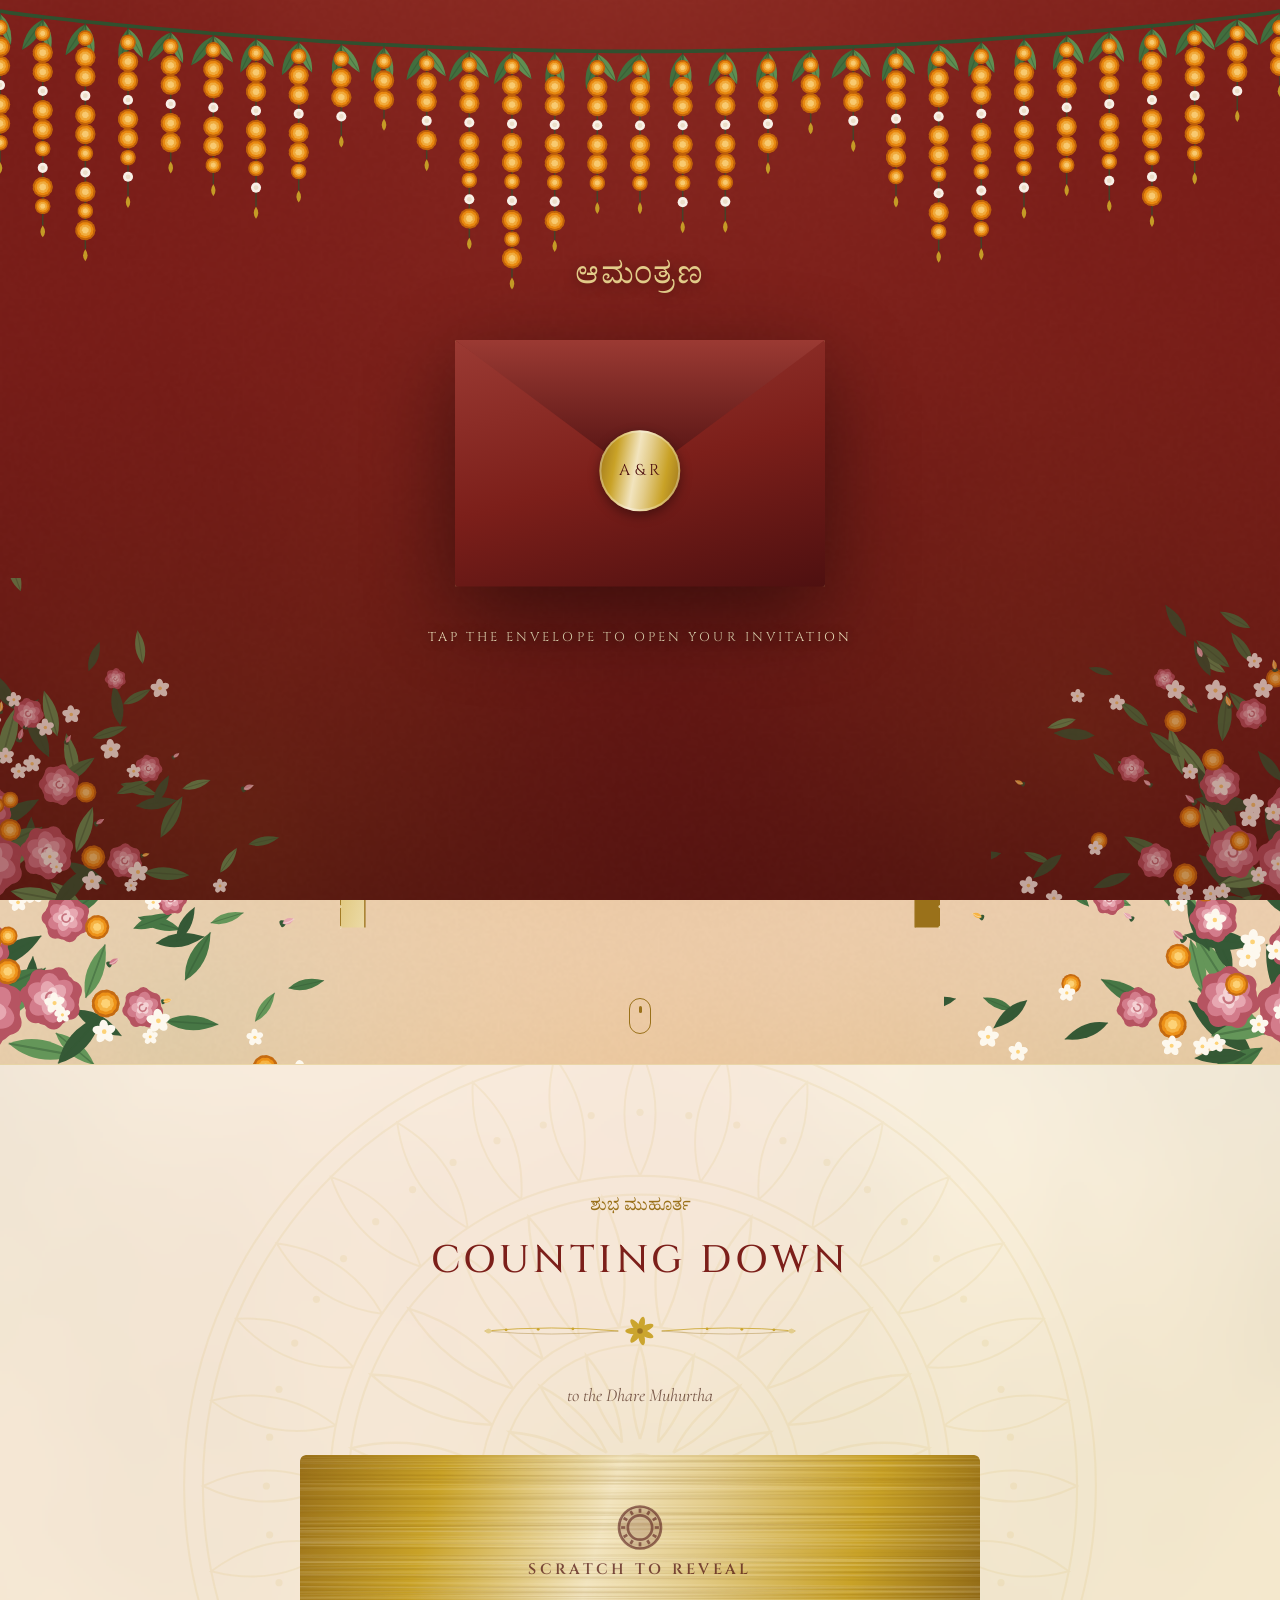
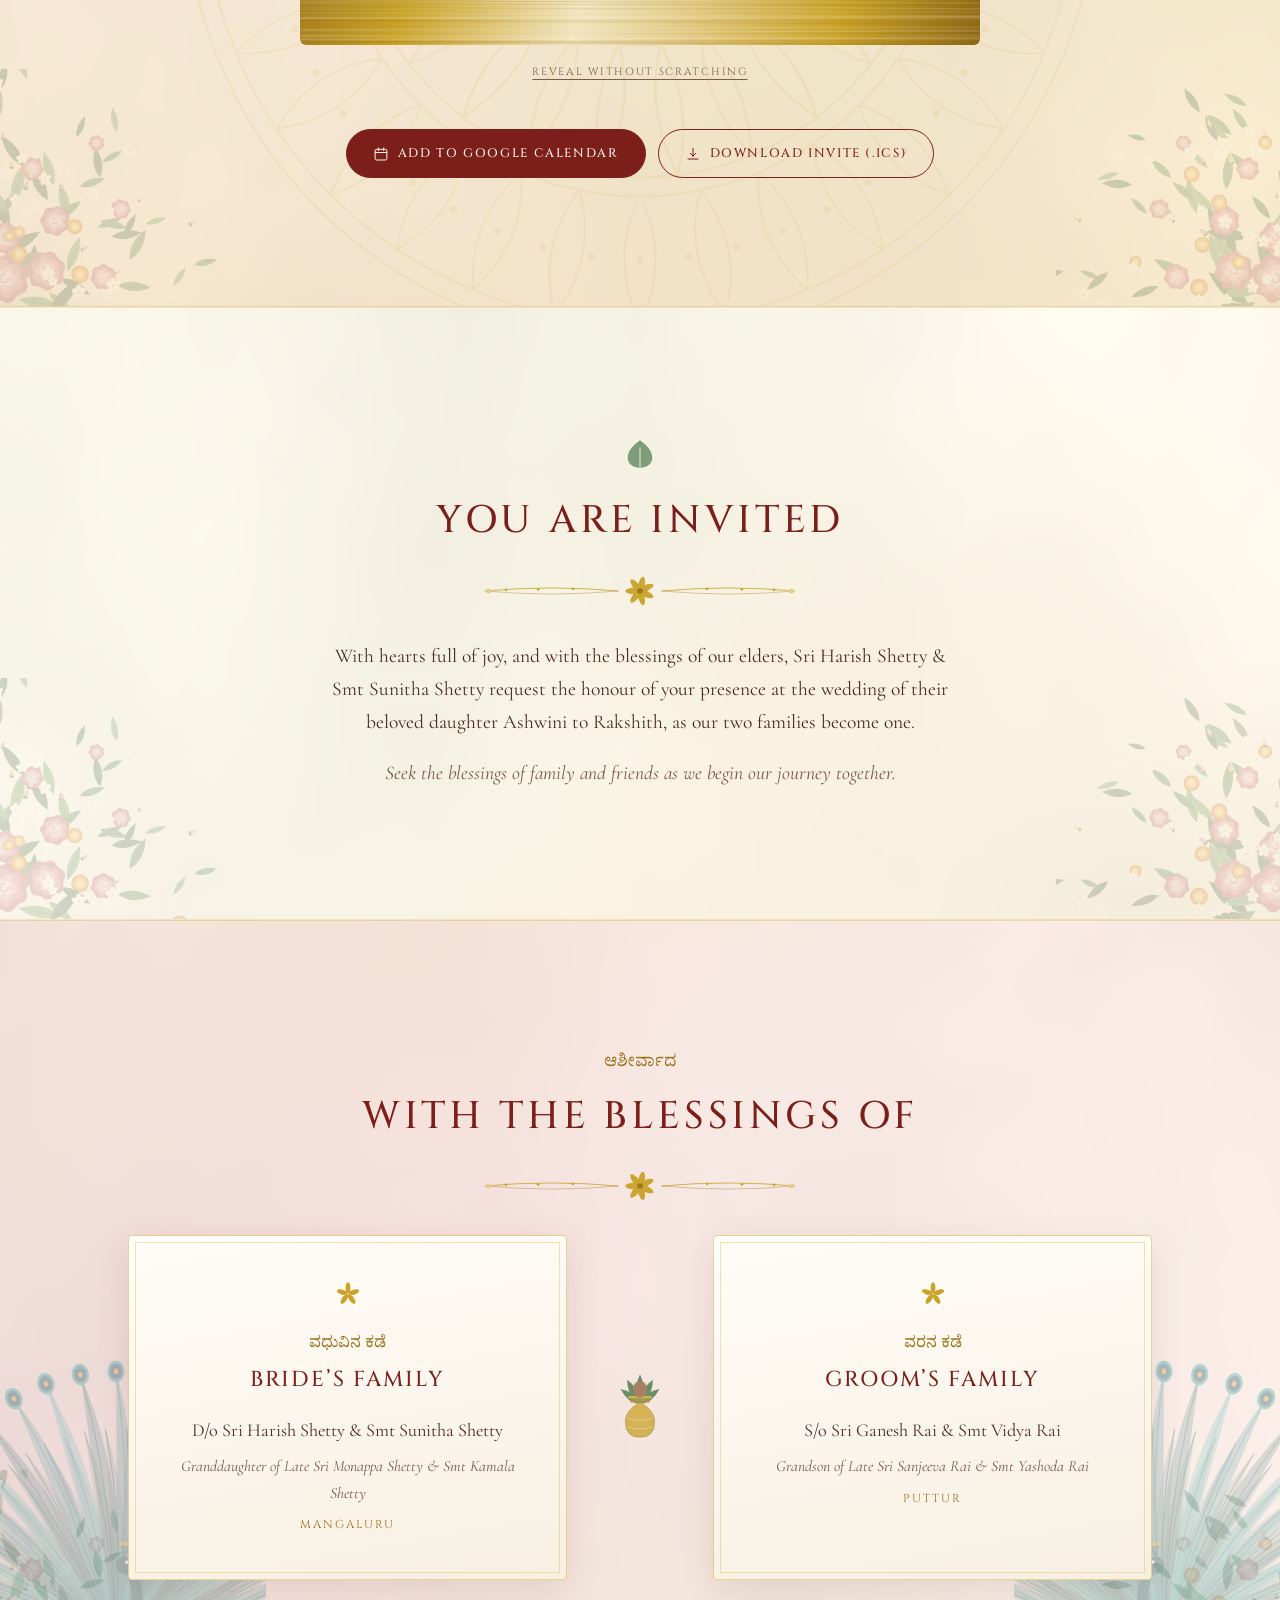
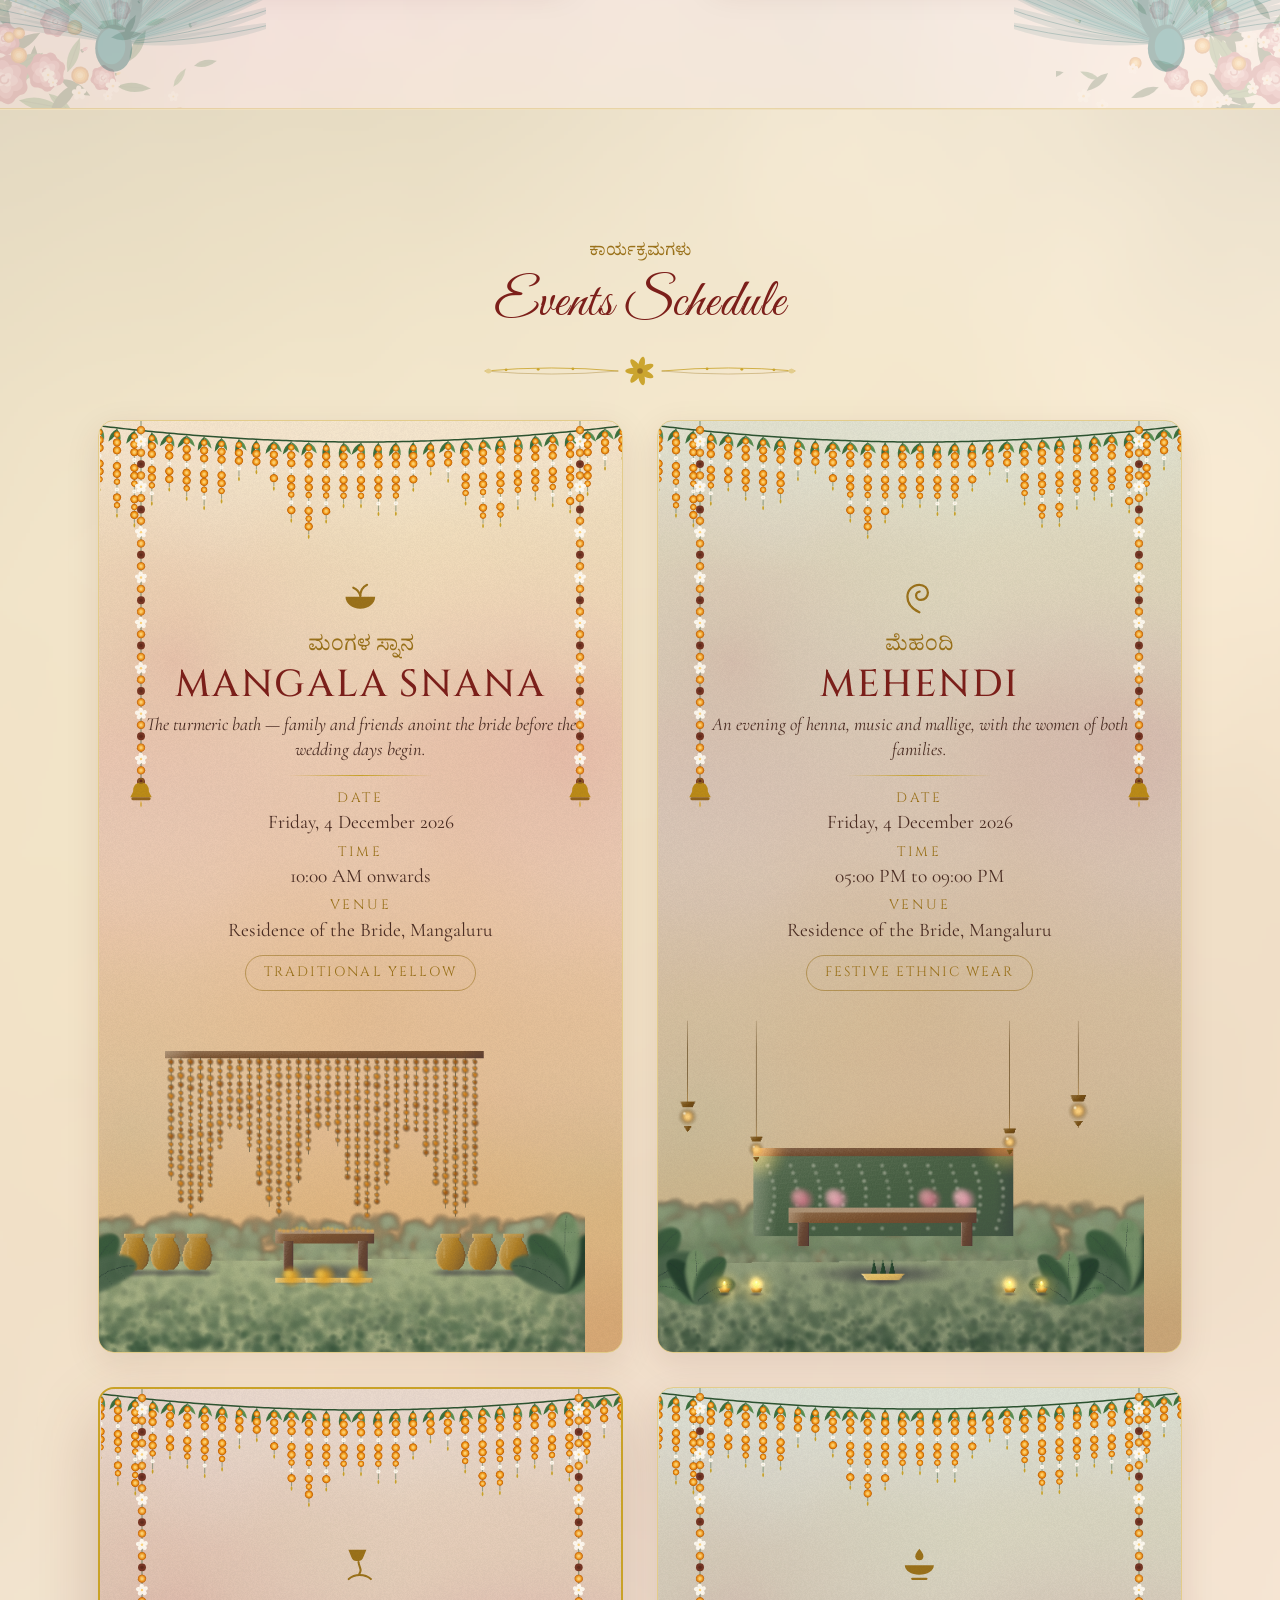
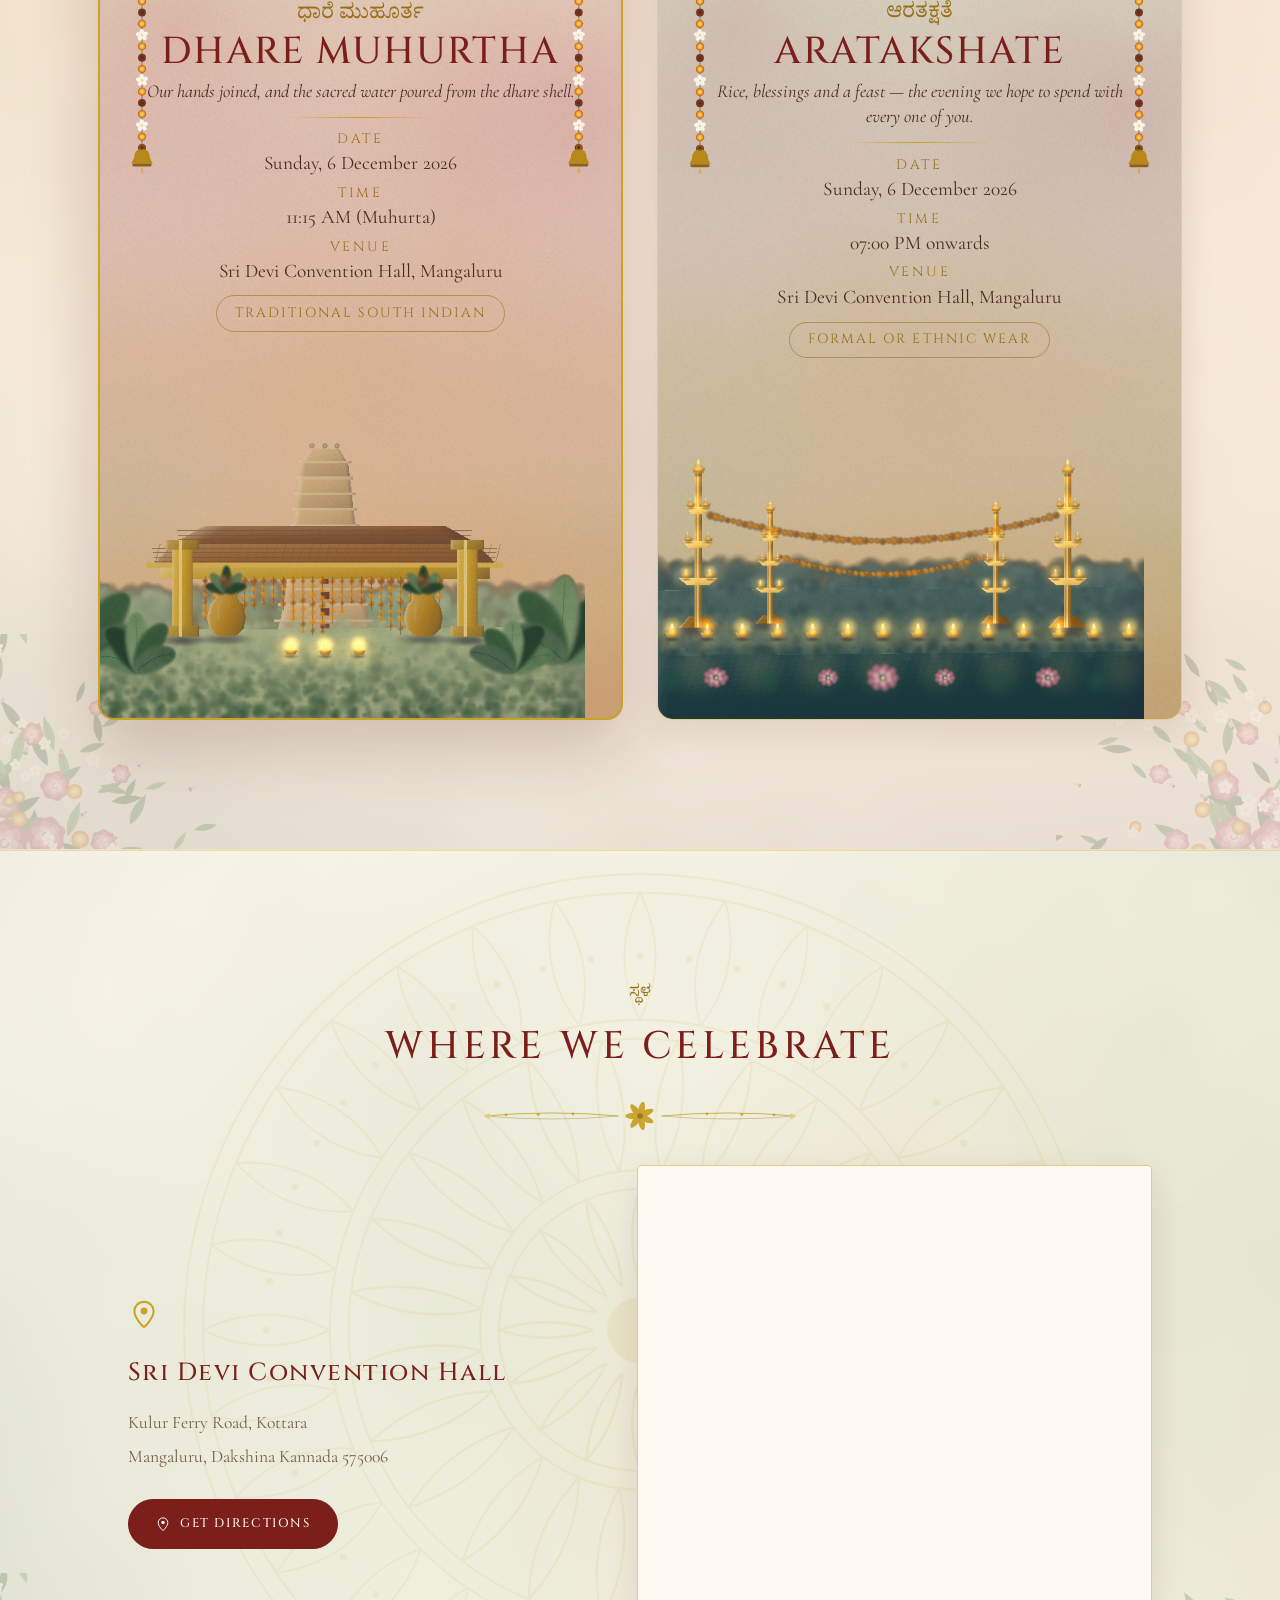
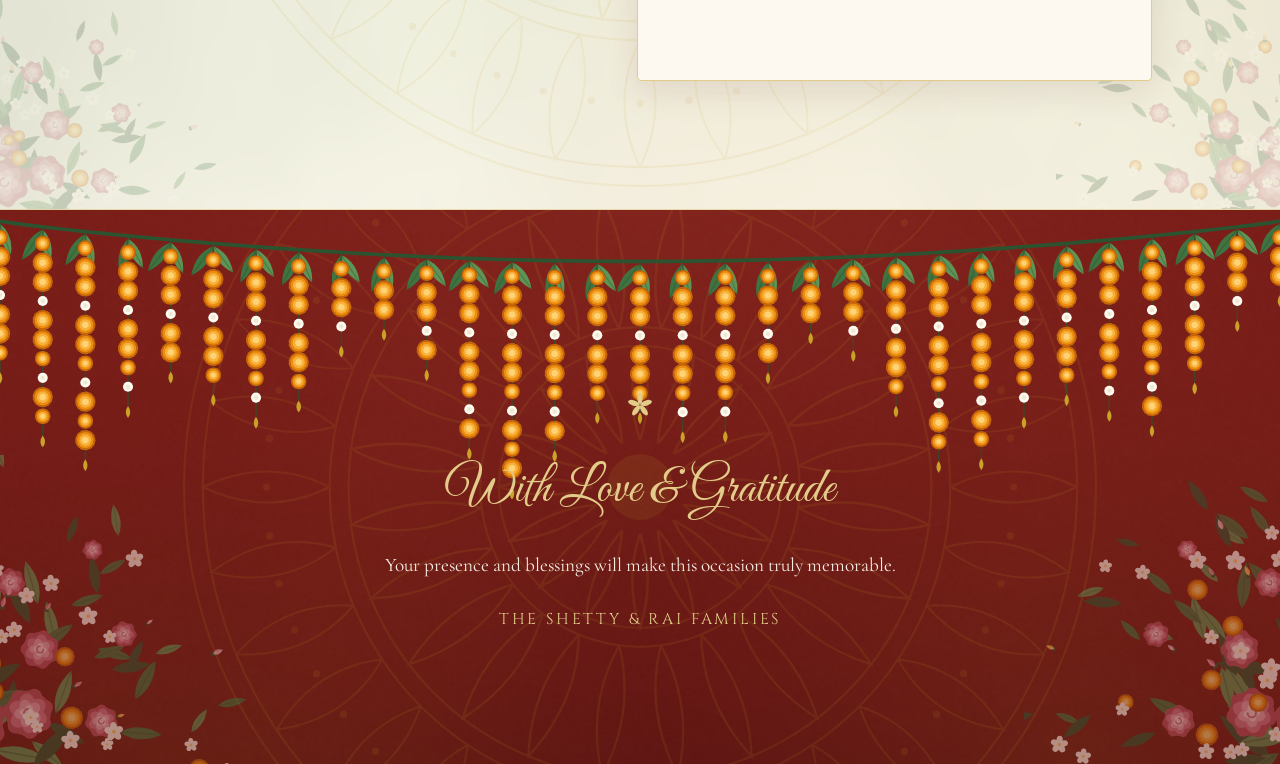
==== index.html @ 5d50cfe4 "Tulunad wedding invitation site A single-page invitation built as a zero-dependency static site for " ====
<!DOCTYPE html>
<html lang="en">
<head>
<meta charset="UTF-8">
<meta name="viewport" content="width=device-width, initial-scale=1">

<!-- ============================================================================
     SHARE PREVIEW — EDIT THESE HERE, NOT IN data.js
     ============================================================================
     WhatsApp and Facebook read these tags with a crawler that does NOT run
     JavaScript, so they cannot be filled in from data.js. This block is the
     only part of your details that lives outside data.js.

     og:image and og:url MUST be full absolute URLs — fill them in once your
     GitHub Pages address exists.
     ========================================================================= -->
<title>Ashwini &amp; Rakshith — Wedding Invitation</title>
<meta name="description" content="Join us for the Dhare Muhurtha on Sunday, 6 December 2026 at Sri Devi Convention Hall, Mangaluru.">

<meta property="og:type" content="website">
<meta property="og:title" content="Ashwini &amp; Rakshith — Wedding Invitation">
<meta property="og:description" content="Join us for the Dhare Muhurtha on Sunday, 6 December 2026 at Sri Devi Convention Hall, Mangaluru.">
<meta property="og:image" content="https://your-username.github.io/wedding-invite/assets/img/og-image.png">
<meta property="og:image:width" content="1200">
<meta property="og:image:height" content="630">
<meta property="og:url" content="https://your-username.github.io/wedding-invite/">
<meta name="twitter:card" content="summary_large_image">
<meta name="theme-color" content="#7C1F1A">

<link rel="icon" href="assets/img/favicon.svg" type="image/svg+xml">

<link rel="preconnect" href="https://fonts.googleapis.com">
<link rel="preconnect" href="https://fonts.gstatic.com" crossorigin>
<link rel="stylesheet" href="https://fonts.googleapis.com/css2?family=Cinzel:wght@400;500;600&family=Cormorant+Garamond:ital,wght@0,300;0,400;0,500;0,600;1,300;1,400&family=Great+Vibes&family=Noto+Serif+Kannada:wght@400;600&display=swap">

<link rel="stylesheet" href="assets/css/style.css">

<!-- Marks that JS is running, so scroll-reveal can start hidden without
     flashing. If this never runs, every section simply stays visible. -->
<script>document.documentElement.className += " js";</script>

<!-- If JavaScript is off, don't trap the reader behind the envelope. -->
<noscript><style>#envelope{display:none!important}body{overflow:auto!important}</style></noscript>
</head>

<body>

<!-- ====================================================================
     MOTIF SPRITE — small icons. The large artwork lives in assets/img/*.svg
     ================================================================= -->
<svg width="0" height="0" aria-hidden="true" focusable="false" style="position:absolute">
  <defs>
    <symbol id="i-mallige" viewBox="0 0 24 24">
      <g fill="currentColor">
        <ellipse cx="12" cy="6.6" rx="2.1" ry="4.6"/>
        <ellipse cx="12" cy="6.6" rx="2.1" ry="4.6" transform="rotate(72 12 12)"/>
        <ellipse cx="12" cy="6.6" rx="2.1" ry="4.6" transform="rotate(144 12 12)"/>
        <ellipse cx="12" cy="6.6" rx="2.1" ry="4.6" transform="rotate(216 12 12)"/>
        <ellipse cx="12" cy="6.6" rx="2.1" ry="4.6" transform="rotate(288 12 12)"/>
      </g>
      <circle cx="12" cy="12" r="2.2" fill="currentColor" opacity=".55"/>
    </symbol>

    <symbol id="i-dhare" viewBox="0 0 24 24">
      <path d="M4.6 3h11.2l-2.1 5.1a3.1 3.1 0 0 1-2.9 1.9H9.6a3.1 3.1 0 0 1-2.9-1.9Z" fill="currentColor"/>
      <g fill="none" stroke="currentColor" stroke-width="1.3" stroke-linecap="round">
        <path d="M10.9 10.6c.2 2.3 1.3 3.4 1.3 5.1 0 1-.5 1.9-.9 2.6"/>
        <path d="M4.8 21.2c1.9-1.7 4.1-2.5 6.9-2.5s5 .8 6.9 2.5"/>
      </g>
    </symbol>

    <symbol id="i-turmeric" viewBox="0 0 24 24">
      <path d="M2.8 11.6h18.4c0 4.3-4.1 7.4-9.2 7.4s-9.2-3.1-9.2-7.4Z" fill="currentColor"/>
      <g fill="none" stroke="currentColor" stroke-width="1.3" stroke-linecap="round">
        <path d="M12 11.2C12 8 13.4 5.6 16.2 4.2"/>
        <path d="M12 11.2C11.4 8.6 9.9 6.9 7.6 6"/>
      </g>
    </symbol>

    <symbol id="i-mehendi" viewBox="0 0 24 24">
      <path d="M12 21.3C7.2 19.1 4.6 15.7 4.6 11.7 4.6 7.5 7.9 4.2 12 4.2c3 0 5.3 2.1 5.3 4.9 0 2.6-1.9 4.5-4.3 4.5-1.7 0-3-1.2-3-2.8 0-1.3 1-2.4 2.2-2.4"
            fill="none" stroke="currentColor" stroke-width="1.4" stroke-linecap="round" stroke-linejoin="round"/>
    </symbol>

    <symbol id="i-lamp" viewBox="0 0 24 24">
      <path d="M12 2.4c1.7 1.9 2.5 3.4 2.5 4.6a2.5 2.5 0 1 1-5 0c0-1.2.8-2.7 2.5-4.6Z" fill="currentColor"/>
      <path d="M3 12.6h18c0 3.5-4 5.9-9 5.9s-9-2.4-9-5.9Z" fill="currentColor"/>
      <path d="M7.6 21h8.8" fill="none" stroke="currentColor" stroke-width="1.4" stroke-linecap="round"/>
    </symbol>

    <symbol id="i-betel" viewBox="0 0 24 24">
      <path d="M12 2.8C5.9 7.1 3.8 11.1 3.8 14.5c0 4 3.6 6.7 8.2 6.7s8.2-2.7 8.2-6.7c0-3.4-2.1-7.4-8.2-11.7Z" fill="currentColor"/>
      <path d="M12 20.4V8.2" fill="none" stroke="#FDF8F0" stroke-width="1.1" stroke-linecap="round" opacity=".55"/>
    </symbol>

    <symbol id="i-pin" viewBox="0 0 24 24">
      <path d="M12 22s7.2-6.6 7.2-12A7.2 7.2 0 0 0 4.8 10c0 5.4 7.2 12 7.2 12Z" fill="none" stroke="currentColor" stroke-width="1.5" stroke-linejoin="round"/>
      <circle cx="12" cy="9.8" r="2.6" fill="currentColor"/>
    </symbol>

    <symbol id="i-calendar" viewBox="0 0 24 24">
      <rect x="3.2" y="5" width="17.6" height="16" rx="2.2" fill="none" stroke="currentColor" stroke-width="1.5"/>
      <path d="M3.2 9.8h17.6M8 3v4M16 3v4" fill="none" stroke="currentColor" stroke-width="1.5" stroke-linecap="round"/>
    </symbol>

    <symbol id="i-download" viewBox="0 0 24 24">
      <path d="M12 3.5v11.5m0 0 4-4m-4 4-4-4M4.5 19.5h15" fill="none" stroke="currentColor" stroke-width="1.5" stroke-linecap="round" stroke-linejoin="round"/>
    </symbol>

    <symbol id="i-sound-on" viewBox="0 0 24 24">
      <path d="M4 9.5h3.5L12 5.5v13L7.5 14.5H4Z" fill="currentColor"/>
      <path d="M15.5 9a4 4 0 0 1 0 6M18 6.5a7.5 7.5 0 0 1 0 11" fill="none" stroke="currentColor" stroke-width="1.5" stroke-linecap="round"/>
    </symbol>
    <symbol id="i-sound-off" viewBox="0 0 24 24">
      <path d="M4 9.5h3.5L12 5.5v13L7.5 14.5H4Z" fill="currentColor"/>
      <path d="m16 9.5 5 5m0-5-5 5" fill="none" stroke="currentColor" stroke-width="1.5" stroke-linecap="round"/>
    </symbol>
  </defs>
</svg>


<!-- ====================================================================
     0. ENVELOPE
     ================================================================= -->
<div id="envelope" class="envelope">
  <img class="envelope__toran" src="assets/img/toran.svg" alt="" aria-hidden="true">

  <div class="envelope__inner">
    <p class="envelope__kannada kn" id="env-aamantrana">ಆಮಂತ್ರಣ</p>

    <button type="button" class="env" id="env-open" aria-label="Open your invitation">
      <span class="env__flap"></span>
      <span class="env__card">
        <span class="env__card-rule"></span>
        <span class="env__card-names" id="env-card-names"></span>
        <span class="env__card-date" id="env-card-date"></span>
        <span class="env__card-rule"></span>
      </span>
      <span class="env__body"></span>
      <span class="env__seal"><span class="env__seal-text" id="env-seal"></span></span>
    </button>

    <p class="envelope__cue" id="env-cue">Tap the envelope to open your invitation</p>
  </div>

  <img class="envelope__corner envelope__corner--l" src="assets/img/corner-left.svg" alt="" aria-hidden="true">
  <img class="envelope__corner envelope__corner--r" src="assets/img/corner-right.svg" alt="" aria-hidden="true">
</div>


<button type="button" id="music-toggle" class="music-toggle" hidden aria-label="Unmute background music">
  <svg aria-hidden="true"><use href="#i-sound-off"/></svg>
</button>


<main id="invitation" class="invitation">

  <!-- ==================================================================
       1. HERO
       =============================================================== -->
  <header class="hero">
    <img class="hero__toran" src="assets/img/toran.svg" alt="" aria-hidden="true">

    <div class="hero__stage">
      <div class="hero__frame">
        <div class="hero__content">
          <img class="hero__kalasha" src="assets/img/kalasha.svg" alt="" aria-hidden="true">

          <p class="hero__invocation kn" id="invocation">ಶ್ರೀ ಗಣೇಶಾಯ ನಮಃ</p>
          <p class="hero__intro" id="hero-intro"></p>

          <h1 class="hero__names">
            <span class="hero__name" id="hero-bride"></span>
            <span class="hero__with">with</span>
            <span class="hero__name" id="hero-groom"></span>
          </h1>

          <p class="hero__kn-names kn" id="hero-kn-names"></p>

          <img class="hero__divider" src="assets/img/divider.svg" alt="" aria-hidden="true">

          <p class="hero__date" id="hero-date"></p>
          <p class="hero__venue" id="hero-venue"></p>
        </div>
      </div>
    </div>

    <img class="hero__corner hero__corner--l" src="assets/img/corner-left.svg" alt="" aria-hidden="true">
    <img class="hero__corner hero__corner--r" src="assets/img/corner-right.svg" alt="" aria-hidden="true">

    <a class="hero__scroll" href="#countdown" aria-label="Scroll to the details"><span></span></a>
  </header>


  <!-- ==================================================================
       2. COUNTDOWN
       =============================================================== -->
  <section class="section section--cream" id="countdown">
    <img class="section__mandala" src="assets/img/mandala.svg" alt="" aria-hidden="true" loading="lazy">
    <div class="wrap reveal">
      <p class="section__eyebrow kn">ಶುಭ ಮುಹೂರ್ತ</p>
      <h2 class="section__title">Counting Down</h2>
      <img class="rule-img" src="assets/img/divider.svg" alt="" aria-hidden="true" loading="lazy">
      <p class="section__sub" id="countdown-sub">to the Dhare Muhurtha</p>

      <!-- The countdown sits under a gold foil panel. If JavaScript never
           runs, no canvas is created and this is simply visible. -->
      <div class="scratch" id="scratch">
        <div class="scratch__panel">
          <div class="cd" id="cd-grid">
            <div class="cd__unit"><span class="cd__num" id="cd-days">--</span><span class="cd__label">Days</span></div>
            <div class="cd__unit"><span class="cd__num" id="cd-hours">--</span><span class="cd__label">Hours</span></div>
            <div class="cd__unit"><span class="cd__num" id="cd-mins">--</span><span class="cd__label">Minutes</span></div>
            <div class="cd__unit"><span class="cd__num" id="cd-secs">--</span><span class="cd__label">Seconds</span></div>
          </div>
          <p class="cd__when" id="cd-when"></p>
        </div>
        <canvas class="scratch__foil" id="scratch-foil" aria-hidden="true"></canvas>
      </div>

      <button type="button" class="scratch__skip" id="scratch-skip" hidden>
        Reveal without scratching
      </button>

      <p class="cd__done" id="cd-done" hidden></p>

      <div class="btn-row">
        <a class="btn btn--solid" id="btn-gcal" href="#" target="_blank" rel="noopener">
          <svg aria-hidden="true"><use href="#i-calendar"/></svg> Add to Google Calendar
        </a>
        <button class="btn btn--ghost" id="btn-ics" type="button">
          <svg aria-hidden="true"><use href="#i-download"/></svg> Download Invite (.ics)
        </button>
      </div>
    </div>
  </section>


  <!-- ==================================================================
       3. INVITATION
       =============================================================== -->
  <section class="section" id="invite-text">
    <div class="wrap wrap--narrow reveal">
      <svg class="section__motif" aria-hidden="true"><use href="#i-betel"/></svg>
      <h2 class="section__title" id="inv-heading">You Are Invited</h2>
      <img class="rule-img" src="assets/img/divider.svg" alt="" aria-hidden="true" loading="lazy">
      <p class="prose" id="inv-body"></p>
      <p class="prose prose--quiet" id="inv-blessing"></p>
    </div>
  </section>


  <!-- ==================================================================
       4. FAMILIES
       =============================================================== -->
  <section class="section section--cream" id="families">
    <img class="peacock peacock--l" src="assets/img/peacock.svg" alt="" aria-hidden="true" loading="lazy">
    <img class="peacock peacock--r" src="assets/img/peacock.svg" alt="" aria-hidden="true" loading="lazy">

    <div class="wrap reveal">
      <p class="section__eyebrow kn">ಆಶೀರ್ವಾದ</p>
      <h2 class="section__title">With the Blessings Of</h2>
      <img class="rule-img" src="assets/img/divider.svg" alt="" aria-hidden="true" loading="lazy">

      <div class="fam">
        <article class="fam__card">
          <svg class="fam__icon" aria-hidden="true"><use href="#i-mallige"/></svg>
          <p class="fam__label kn">ವಧುವಿನ ಕಡೆ</p>
          <h3 class="fam__title">Bride&rsquo;s Family</h3>
          <p class="fam__parents" id="fam-bride-parents"></p>
          <p class="fam__grand" id="fam-bride-grand"></p>
          <p class="fam__place" id="fam-bride-place"></p>
        </article>

        <div class="fam__divider" aria-hidden="true">
          <img src="assets/img/kalasha.svg" alt="" loading="lazy">
        </div>

        <article class="fam__card">
          <svg class="fam__icon" aria-hidden="true"><use href="#i-mallige"/></svg>
          <p class="fam__label kn">ವರನ ಕಡೆ</p>
          <h3 class="fam__title">Groom&rsquo;s Family</h3>
          <p class="fam__parents" id="fam-groom-parents"></p>
          <p class="fam__grand" id="fam-groom-grand"></p>
          <p class="fam__place" id="fam-groom-place"></p>
        </article>
      </div>
    </div>
  </section>


  <!-- ==================================================================
       5. EVENTS — cards built by app.js from INVITE.events
       =============================================================== -->
  <section class="section" id="events">
    <div class="wrap reveal">
      <p class="section__eyebrow kn">ಕಾರ್ಯಕ್ರಮಗಳು</p>
      <h2 class="section__title section__title--script">Events Schedule</h2>
      <img class="rule-img" src="assets/img/divider.svg" alt="" aria-hidden="true" loading="lazy">
    </div>
    <div class="wrap wrap--events">
      <ol class="events" id="timeline"></ol>
    </div>
  </section>


  <!-- ==================================================================
       6. VENUE
       =============================================================== -->
  <section class="section section--cream" id="venue">
    <img class="section__mandala" src="assets/img/mandala.svg" alt="" aria-hidden="true" loading="lazy">
    <div class="wrap reveal">
      <p class="section__eyebrow kn">ಸ್ಥಳ</p>
      <h2 class="section__title">Where We Celebrate</h2>
      <img class="rule-img" src="assets/img/divider.svg" alt="" aria-hidden="true" loading="lazy">

      <div class="venue">
        <div class="venue__info">
          <svg class="venue__icon" aria-hidden="true"><use href="#i-pin"/></svg>
          <h3 class="venue__name" id="venue-name"></h3>
          <address class="venue__addr" id="venue-addr"></address>
          <a class="btn btn--solid" id="btn-directions" href="#" target="_blank" rel="noopener">
            <svg aria-hidden="true"><use href="#i-pin"/></svg> Get Directions
          </a>
        </div>

        <div class="venue__map">
          <iframe id="venue-map" title="Map to the wedding venue" loading="lazy"
                  referrerpolicy="no-referrer-when-downgrade" allowfullscreen></iframe>
        </div>
      </div>
    </div>
  </section>


  <!-- ==================================================================
       7. CLOSING
       =============================================================== -->
  <footer class="closing">
    <img class="closing__toran" src="assets/img/toran.svg" alt="" aria-hidden="true" loading="lazy">
    <img class="section__mandala closing__mandala" src="assets/img/mandala.svg" alt="" aria-hidden="true" loading="lazy">

    <div class="wrap wrap--narrow reveal">
      <svg class="closing__flower" aria-hidden="true"><use href="#i-mallige"/></svg>
      <h2 class="closing__title" id="closing-heading"></h2>
      <p class="closing__body" id="closing-body"></p>
      <p class="closing__families" id="closing-families"></p>
    </div>

    <img class="closing__corner closing__corner--l" src="assets/img/corner-left.svg" alt="" aria-hidden="true" loading="lazy">
    <img class="closing__corner closing__corner--r" src="assets/img/corner-right.svg" alt="" aria-hidden="true" loading="lazy">
  </footer>

</main>

<script src="assets/js/data.js"></script>
<script src="assets/js/app.js"></script>
</body>
</html>
---- assets/css/style.css ----
/* ============================================================================
   TULUNAD WEDDING INVITATION
   Palette and type tokens live at the top — change colours there.
   ========================================================================= */

:root {
  /* Colours */
  --maroon:      #7C1F1A;
  --maroon-deep: #4E1010;
  --maroon-soft: #9B3A33;

  --gold-d:  #9A711A;
  --gold:    #C9A227;
  --gold-l:  #E3CC8A;
  --gold-p:  #F2E4BE;

  --rose:    #B44E5E;
  --leaf:    #3F7340;

  --cream:   #FDF8F0;
  --cream-2: #F7EFE2;
  --ink:     #4A2C22;
  --ink-soft:#7A5A4A;

  /* Type */
  --f-display: "Cinzel", "Marcellus", Georgia, serif;
  --f-script:  "Great Vibes", "Snell Roundhand", cursive;
  --f-body:    "Cormorant Garamond", Georgia, serif;
  --f-kn:      "Noto Serif Kannada", "Tunga", "Nirmala UI", serif;

  /* Layout */
  --wrap: 1120px;
  --gutter: clamp(18px, 5vw, 48px);
  --radius: 4px;
  --shadow:    0 10px 34px rgba(78, 16, 16, .10);
  --shadow-lg: 0 26px 70px rgba(78, 16, 16, .20);

  /* A reusable gold-foil sweep */
  --foil: linear-gradient(100deg, var(--gold-d), var(--gold) 22%, var(--gold-p) 45%,
                          var(--gold-l) 58%, var(--gold) 78%, var(--gold-d));
}

*, *::before, *::after { box-sizing: border-box; }

html { scroll-behavior: smooth; -webkit-text-size-adjust: 100%; }

body {
  margin: 0;
  font-family: var(--f-body);
  font-weight: 400;
  font-size: clamp(1.02rem, 3.6vw, 1.16rem);
  line-height: 1.7;
  color: var(--ink);
  background: var(--cream-2) url("../img/wash-cream.png") center / cover fixed no-repeat;
  overflow-x: hidden;
}

body.is-locked { overflow: hidden; }

img, svg, iframe { max-width: 100%; }
img { display: block; }

.kn { font-family: var(--f-kn); font-weight: 400; line-height: 1.85; }

/* Handmade-paper grain over everything */
body::after {
  content: "";
  position: fixed;
  inset: 0;
  z-index: 3;
  pointer-events: none;
  background: url("../img/grain.png") repeat;
  opacity: .5;
  mix-blend-mode: multiply;
}


/* ============================================================================
   ENVELOPE
   ========================================================================= */

.envelope {
  position: fixed;
  inset: 0;
  z-index: 100;
  display: grid;
  place-items: center;
  padding: var(--gutter);
  overflow: hidden;
  background: var(--maroon) url("../img/wash-deep.png") center / cover no-repeat;
  transition: opacity .9s ease, visibility .9s;
}

.envelope.is-gone { opacity: 0; visibility: hidden; pointer-events: none; }

.envelope__toran {
  position: absolute;
  top: 0; left: 50%;
  width: min(190%, 1500px);
  transform: translateX(-50%);
  opacity: .95;
  pointer-events: none;
}

.envelope__corner {
  position: absolute;
  bottom: -2%;
  width: clamp(150px, 40vw, 340px);
  opacity: .62;
  pointer-events: none;
}
.envelope__corner--l { left: -4%; }
.envelope__corner--r { right: -4%; }

.envelope__inner { position: relative; z-index: 2; text-align: center; }

.envelope__kannada {
  color: var(--gold-l);
  font-size: clamp(1.3rem, 5.4vw, 1.9rem);
  letter-spacing: .06em;
  margin: 0 0 clamp(20px, 5vw, 32px);
  text-shadow: 0 2px 14px rgba(0,0,0,.4);
}

.envelope__cue {
  margin: clamp(26px, 6vw, 40px) 0 0;
  font-family: var(--f-display);
  color: var(--gold-p);
  font-size: clamp(.68rem, 2.7vw, .8rem);
  letter-spacing: .24em;
  text-transform: uppercase;
  text-shadow: 0 1px 10px rgba(0,0,0,.5);
  animation: pulse 2.8s ease-in-out infinite;
}

@keyframes pulse { 0%,100% { opacity: .68 } 50% { opacity: 1 } }

/* --- the envelope --- */
.env {
  position: relative;
  display: block;
  width: min(82vw, 370px);
  aspect-ratio: 3 / 2;
  margin: 0 auto;
  padding: 0;
  border: 0;
  background: none;
  cursor: pointer;
  perspective: 1200px;
  filter: drop-shadow(0 26px 44px rgba(0,0,0,.45));
  transition: transform .45s ease;
}
.env:hover  { transform: translateY(-6px); }
.env:active { transform: translateY(-1px); }
.env:focus-visible { outline: 2px solid var(--gold-l); outline-offset: 16px; }

.env__body {
  position: absolute;
  inset: 0;
  z-index: 3;
  border-radius: 3px;
  background: linear-gradient(165deg, var(--maroon-soft), var(--maroon) 52%, var(--maroon-deep));
  clip-path: polygon(0 0, 50% 53%, 100% 0, 100% 100%, 0 100%);
  /* drop-shadow traces the clipped silhouette, which a border cannot */
  filter: drop-shadow(0 0 1px rgba(227,204,138,.85));
}

.env__flap {
  position: absolute;
  top: 0; left: 0;
  z-index: 4;
  width: 100%;
  height: 56%;
  transform-origin: top center;
  transform: rotateX(0deg);
  transition: transform .85s cubic-bezier(.55,.05,.25,1);
  background: linear-gradient(180deg, var(--maroon-soft), var(--maroon-deep));
  clip-path: polygon(0 0, 100% 0, 50% 100%);
  filter: drop-shadow(0 1px 1px rgba(227,204,138,.8));
  /* No backface-visibility:hidden — the flap must stay visible as it swings
     back, otherwise it vanishes the moment it passes 90deg. */
}

.env__card {
  position: absolute;
  left: 6%; right: 6%; bottom: 7%;
  z-index: 2;
  height: 84%;
  display: flex;
  flex-direction: column;
  align-items: center;
  justify-content: center;
  gap: 8px;
  padding: 16px;
  border-radius: 3px;
  background: linear-gradient(170deg, #fffdf8, var(--cream-2));
  box-shadow: 0 -3px 18px rgba(0,0,0,.22), inset 0 0 0 1px rgba(201,162,39,.45);
  transition: transform .95s cubic-bezier(.2,.8,.25,1);
}

.env__card-rule {
  width: 46%;
  height: 1px;
  background: linear-gradient(90deg, transparent, var(--gold), transparent);
}

.env__card-names {
  font-family: var(--f-script);
  font-size: clamp(1.4rem, 6.4vw, 2rem);
  line-height: 1.15;
  color: var(--maroon);
}

.env__card-date {
  font-family: var(--f-display);
  font-size: clamp(.54rem, 2.2vw, .64rem);
  letter-spacing: .2em;
  text-transform: uppercase;
  color: var(--ink-soft);
}

.env__seal {
  position: absolute;
  top: 53%; left: 50%;
  z-index: 5;
  width: 22%;
  aspect-ratio: 1;
  transform: translate(-50%, -50%);
  display: grid;
  place-items: center;
  border-radius: 50%;
  background: var(--foil);
  box-shadow: 0 4px 12px rgba(0,0,0,.4), inset 0 0 0 2px rgba(255,255,255,.3);
  transition: transform .5s ease, opacity .5s ease;
}

.env__seal-text {
  font-family: var(--f-display);
  font-size: clamp(.72rem, 3.2vw, .98rem);
  letter-spacing: .02em;
  color: var(--maroon-deep);
}

.env.is-open .env__flap { transform: rotateX(-176deg); }
.env.is-open .env__seal { transform: translate(-50%,-50%) scale(0); opacity: 0; }
.env.is-open .env__card { transform: translateY(-46%); z-index: 6; transition-delay: .5s; }


/* ============================================================================
   MUSIC TOGGLE
   ========================================================================= */

.music-toggle {
  position: fixed;
  right: 16px; bottom: 16px;
  z-index: 60;
  width: 46px; height: 46px;
  display: grid;
  place-items: center;
  padding: 0;
  border: 1px solid var(--gold);
  border-radius: 50%;
  background: var(--cream);
  color: var(--maroon);
  cursor: pointer;
  box-shadow: var(--shadow);
}
.music-toggle svg { width: 21px; height: 21px; }
.music-toggle[hidden] { display: none; }


/* ============================================================================
   SHARED
   ========================================================================= */

.invitation { position: relative; z-index: 2; }

.wrap {
  width: 100%;
  max-width: var(--wrap);
  margin-inline: auto;
  padding-inline: var(--gutter);
  position: relative;
  z-index: 2;
}
.wrap--narrow { max-width: 720px; }

.section {
  position: relative;
  padding-block: clamp(64px, 12vw, 128px);
  overflow: hidden;
}
.section--cream {
  border-block: 1px solid rgba(201,162,39,.28);
}

/* Painted backdrops instead of flat cream bands — each section has its own
   temperature, so scrolling moves through a sequence of related colours. */
#countdown   { background: url("../img/bg-countdown.png")  center / cover no-repeat; }
#invite-text { background: url("../img/bg-invitation.png") center / cover no-repeat; }
#families    { background: url("../img/bg-families.png")   center / cover no-repeat; }
#events      { background: url("../img/bg-events.png")     center / cover no-repeat; }
#venue       { background: url("../img/bg-venue.png")      center / cover no-repeat; }

#invite-text, #events { border-block: 1px solid rgba(201,162,39,.18); }

/* A floral corner on every section, low enough to frame without shouting. */
.section::before,
.section::after {
  content: "";
  position: absolute;
  bottom: -1.5%;
  width: clamp(120px, 20vw, 250px);
  aspect-ratio: 1;
  background-repeat: no-repeat;
  background-size: contain;
  opacity: .20;
  pointer-events: none;
  z-index: 0;
}
.section::before {
  left: -2%;
  background-image: url("../img/corner-left.svg");
  background-position: bottom left;
}
.section::after {
  right: -2%;
  background-image: url("../img/corner-right.svg");
  background-position: bottom right;
}

.section__mandala {
  position: absolute;
  top: 50%; left: 50%;
  width: min(150%, 940px);
  transform: translate(-50%, -50%);
  opacity: .09;
  pointer-events: none;
  z-index: 1;
}

.section__eyebrow {
  text-align: center;
  color: var(--gold-d);
  font-size: clamp(.9rem, 3.4vw, 1.05rem);
  margin: 0 0 4px;
}

.section__title {
  font-family: var(--f-display);
  font-weight: 500;
  font-size: clamp(1.45rem, 5.4vw, 2.4rem);
  letter-spacing: .1em;
  text-transform: uppercase;
  color: var(--maroon);
  text-align: center;
  margin: 0;
}

.section__sub {
  text-align: center;
  color: var(--ink-soft);
  font-style: italic;
  font-size: clamp(1rem, 3.7vw, 1.14rem);
  margin: 0 0 clamp(30px, 6vw, 44px);
}

.section__motif {
  display: block;
  width: 36px; height: 36px;
  margin: 0 auto 16px;
  color: var(--leaf);
  opacity: .65;
}

/* the drawn gold rule between headings and body */
.rule-img {
  width: min(320px, 62%);
  margin: clamp(10px, 2.4vw, 16px) auto clamp(18px, 4vw, 28px);
  opacity: .95;
}

.prose {
  font-size: clamp(1.05rem, 3.9vw, 1.22rem);
  text-align: center;
  margin: 0 0 18px;
}
.prose--quiet {
  color: var(--ink-soft);
  font-style: italic;
  margin-bottom: 0;
}

/* Buttons */
.btn-row {
  display: flex;
  flex-wrap: wrap;
  justify-content: center;
  gap: 12px;
  margin-top: clamp(30px, 6vw, 44px);
}

.btn {
  display: inline-flex;
  align-items: center;
  gap: 9px;
  padding: 13px 26px;
  border-radius: 999px;
  font-family: var(--f-display);
  font-size: .78rem;
  font-weight: 500;
  letter-spacing: .13em;
  text-transform: uppercase;
  text-decoration: none;
  cursor: pointer;
  border: 1px solid var(--maroon);
  transition: transform .25s ease, background-color .25s ease, color .25s ease;
}
.btn svg { width: 16px; height: 16px; flex: none; }
.btn:hover { transform: translateY(-2px); }

.btn--solid { background: var(--maroon); color: var(--cream); }
.btn--solid:hover { background: var(--maroon-deep); }
.btn--ghost { background: transparent; color: var(--maroon); }
.btn--ghost:hover { background: var(--maroon); color: var(--cream); }


/* ============================================================================
   1. HERO
   ========================================================================= */

.hero {
  position: relative;
  min-height: 100vh;
  min-height: 100svh;
  display: grid;
  place-items: center;
  padding: clamp(84px, 17vw, 150px) var(--gutter) clamp(70px, 14vw, 120px);
  overflow: hidden;
  background: url("../img/wash-hero.png") center / cover no-repeat;
}

.hero__toran {
  position: absolute;
  top: 0; left: 50%;
  width: min(200%, 1700px);
  transform: translateX(-50%);
  z-index: 2;
  pointer-events: none;
}

.hero__corner {
  position: absolute;
  bottom: -1%;
  width: clamp(165px, 42vw, 400px);
  z-index: 3;
  opacity: .95;
  pointer-events: none;
}
.hero__corner--l { left: -5%; }
.hero__corner--r { right: -5%; }

.hero__stage { position: relative; z-index: 2; width: 100%; display: grid; place-items: center; }

/* The cusped arch frames the whole invitation text */
.hero__frame {
  width: min(600px, 94%);
  background: url("../img/arch.svg") no-repeat center top / 100% 100%;
  padding: clamp(74px, 19vw, 128px) clamp(30px, 8vw, 62px) clamp(34px, 8vw, 58px);
  text-align: center;
}

.hero__kalasha {
  width: clamp(46px, 12vw, 66px);
  margin: 0 auto clamp(10px, 2.4vw, 16px);
}

.hero__invocation {
  color: var(--maroon);
  font-size: clamp(.94rem, 3.7vw, 1.1rem);
  margin: 0 0 clamp(14px, 3.4vw, 22px);
}

.hero__intro {
  font-size: clamp(.94rem, 3.5vw, 1.06rem);
  font-style: italic;
  color: var(--ink-soft);
  margin: 0 0 clamp(10px, 2.6vw, 18px);
  text-wrap: balance;
}

.hero__names {
  display: flex;
  flex-direction: column;
  align-items: center;
  gap: clamp(0px, .8vw, 6px);
  margin: 0;
  font-weight: 400;
}

.hero__name {
  font-family: var(--f-script);
  font-size: clamp(2.9rem, 14vw, 4.6rem);
  line-height: 1.12;
  color: var(--maroon);
  text-shadow: 0 2px 18px rgba(201,162,39,.28);
}

.hero__with {
  font-family: var(--f-body);
  font-style: italic;
  font-size: clamp(1rem, 3.8vw, 1.2rem);
  color: var(--gold-d);
  line-height: 1.2;
}

.hero__kn-names {
  margin: clamp(8px, 2vw, 14px) 0 0;
  font-size: clamp(.88rem, 3.3vw, 1rem);
  color: var(--ink-soft);
}

.hero__divider { width: min(240px, 72%); margin: clamp(12px, 3vw, 20px) auto; }

.hero__date {
  font-family: var(--f-display);
  font-size: clamp(.86rem, 3.3vw, 1.02rem);
  letter-spacing: .12em;
  text-transform: uppercase;
  color: var(--maroon);
  margin: 0 0 6px;
}

.hero__venue {
  margin: 0;
  font-size: clamp(.92rem, 3.4vw, 1.04rem);
  font-style: italic;
  color: var(--ink-soft);
}

.hero__scroll {
  position: absolute;
  bottom: clamp(18px, 4vw, 30px);
  left: 50%;
  transform: translateX(-50%);
  z-index: 4;
  display: block;
  width: 22px; height: 36px;
  border: 1.5px solid var(--gold-d);
  border-radius: 12px;
}
.hero__scroll span {
  position: absolute;
  top: 7px; left: 50%;
  width: 3px; height: 7px;
  margin-left: -1.5px;
  border-radius: 2px;
  background: var(--gold-d);
  animation: scroll-dot 2s ease-in-out infinite;
}
@keyframes scroll-dot {
  0%   { transform: translateY(0);    opacity: 1 }
  70%  { transform: translateY(13px); opacity: 0 }
  100% { transform: translateY(0);    opacity: 0 }
}


/* ============================================================================
   2. COUNTDOWN
   ========================================================================= */

.cd {
  display: grid;
  grid-template-columns: repeat(4, 1fr);
  gap: clamp(8px, 2.4vw, 20px);
  max-width: 660px;
  margin-inline: auto;
}
.cd[hidden] { display: none; }   /* display:grid would beat the [hidden] attribute */

.cd__unit {
  position: relative;
  display: flex;
  flex-direction: column;
  align-items: center;
  gap: 6px;
  padding: clamp(16px, 3.6vw, 28px) clamp(4px, 1.5vw, 12px);
  border: 1px solid var(--gold-l);
  border-radius: var(--radius);
  background: linear-gradient(165deg, #fffdf8, var(--cream-2));
  box-shadow: var(--shadow);
}
.cd__unit::before {
  content: "";
  position: absolute;
  inset: 4px;
  border: 1px solid rgba(201,162,39,.35);
  border-radius: 2px;
  pointer-events: none;
}

.cd__num {
  font-family: var(--f-display);
  font-size: clamp(1.5rem, 7.6vw, 2.7rem);
  line-height: 1;
  color: var(--maroon);
  font-variant-numeric: tabular-nums;
}

.cd__label {
  font-family: var(--f-display);
  font-size: clamp(.52rem, 2.2vw, .66rem);
  letter-spacing: .16em;
  text-transform: uppercase;
  color: var(--ink-soft);
}

/* ---- scratch-to-reveal foil over the countdown ---- */
.scratch {
  position: relative;
  max-width: 680px;
  margin-inline: auto;
  border-radius: 6px;
  overflow: hidden;
}

.scratch__panel { padding-block: 10px; }

.scratch__foil {
  position: absolute;
  inset: 0;
  display: block;
  width: 100%;
  height: 100%;
  border-radius: 6px;
  cursor: grab;
  /* the panel is short, and there is a Reveal button for anyone who would
     rather not drag — so it can own the gesture */
  touch-action: none;
  box-shadow: inset 0 0 0 1px rgba(154,113,26,.55), 0 4px 16px rgba(78,16,16,.12);
  transition: opacity .7s ease;

  /* Hidden until JS has actually painted it — otherwise an empty canvas
     would sit over the countdown showing only its border. */
  opacity: 0;
  pointer-events: none;
}
.scratch__foil:active { cursor: grabbing; }

.scratch.is-armed .scratch__foil {
  opacity: 1;
  pointer-events: auto;
}

/* must follow .is-armed — same specificity, so source order decides */
.scratch.is-done .scratch__foil {
  opacity: 0;
  pointer-events: none;
}

.scratch__skip {
  display: block;
  margin: 14px auto 0;
  padding: 6px 14px;
  border: 0;
  background: none;
  color: var(--ink-soft);
  font-family: var(--f-display);
  font-size: .66rem;
  letter-spacing: .16em;
  text-transform: uppercase;
  text-decoration: underline;
  text-underline-offset: 4px;
  cursor: pointer;
}
.scratch__skip:hover { color: var(--maroon); }
.scratch__skip[hidden] { display: none; }

.cd__when {
  margin: clamp(14px, 3vw, 20px) 0 0;
  text-align: center;
  font-family: var(--f-display);
  font-size: clamp(.76rem, 3vw, .92rem);
  letter-spacing: .14em;
  text-transform: uppercase;
  color: var(--maroon);
}

.cd__done {
  text-align: center;
  font-family: var(--f-script);
  font-size: clamp(1.6rem, 7vw, 2.4rem);
  color: var(--maroon);
  margin: 0;
}
.cd__done[hidden] { display: none; }


/* ============================================================================
   4. FAMILIES
   ========================================================================= */

.peacock {
  /* Hidden until there is real room beside the cards — part-cropped at
     narrow widths it just reads as a pale smudge. */
  display: none;
  position: absolute;
  bottom: 0;
  width: 300px;
  opacity: .32;
  pointer-events: none;
  z-index: 1;
}
.peacock--l { left: -34px; }
.peacock--r { right: -34px; transform: scaleX(-1); }

@media (min-width: 1180px) {
  .peacock { display: block; }
}

.fam {
  display: grid;
  gap: clamp(24px, 5vw, 40px);
  align-items: stretch;   /* equal-height cards; `center` staggered them */
}

.fam__card {
  position: relative;
  text-align: center;
  padding: clamp(28px, 5.5vw, 44px) clamp(20px, 4.5vw, 34px);
  border: 1px solid rgba(201,162,39,.45);
  border-radius: var(--radius);
  background: linear-gradient(170deg, #fffdf8, var(--cream-2));
  box-shadow: var(--shadow);
}
.fam__card::before {
  content: "";
  position: absolute;
  inset: 6px;
  border: 1px solid rgba(201,162,39,.3);
  pointer-events: none;
}

.fam__icon { width: 28px; height: 28px; color: var(--gold); margin: 0 auto 12px; }

.fam__label { margin: 0 0 2px; font-size: clamp(.9rem, 3.3vw, 1rem); color: var(--gold-d); }

.fam__title {
  font-family: var(--f-display);
  font-weight: 500;
  font-size: clamp(1.1rem, 4.2vw, 1.35rem);
  letter-spacing: .09em;
  text-transform: uppercase;
  color: var(--maroon);
  margin: 0 0 16px;
}

.fam__parents { margin: 0 0 8px; font-size: clamp(1rem, 3.7vw, 1.14rem); }
.fam__grand   { margin: 0 0 8px; font-size: clamp(.88rem, 3.3vw, .98rem); color: var(--ink-soft); font-style: italic; }
.fam__place   { margin: 0; font-family: var(--f-display); font-size: .72rem; letter-spacing: .18em; text-transform: uppercase; color: var(--gold-d); }

.fam__divider { display: grid; place-items: center; }
.fam__divider img { width: clamp(44px, 10vw, 66px); opacity: .75; }

@media (min-width: 820px) {
  .fam { grid-template-columns: 1fr auto 1fr; }
}


/* ============================================================================
   5. EVENTS
   Card mechanics mirror the reference: a 2-column grid of tall portrait
   panels, rounded, gold-bordered, lifting on hover with the art easing in
   behind fixed text.
   ========================================================================= */

/* the reference sets its "Events Schedule" heading in the script face */
.section__title--script {
  font-family: var(--f-script);
  font-weight: 400;
  font-size: clamp(2.1rem, 8.6vw, 3.3rem);
  letter-spacing: .01em;
  text-transform: none;
  line-height: 1.15;
}

.wrap--events { max-width: 1180px; }

.events {
  list-style: none;
  margin: 0;
  padding: 0;
  display: grid;
  gap: clamp(22px, 4vw, 34px);
}

@media (min-width: 1024px) {
  .events { grid-template-columns: repeat(2, 1fr); }
}

.ev { margin: 0; }

.ev__card {
  /* text inside scales against the CARD, not the viewport, so a card reads
     the same at 350px on a phone and 530px on a desktop */
  container-type: inline-size;

  position: relative;
  aspect-ratio: 9 / 16;
  overflow: hidden;
  isolation: isolate;
  border: 1px solid var(--gold-l);
  border-radius: 16px;
  box-shadow: var(--shadow);
  background: var(--cream) url("../img/wash-hero.png") center / cover no-repeat;
  transition: transform .5s ease, box-shadow .5s ease;
}

.ev__card:hover { transform: translateY(-4px); box-shadow: var(--shadow-lg); }

/* the event's own colour, laid over the painted wash */
.ev__card::before {
  content: "";
  position: absolute;
  inset: 0;
  z-index: 0;
  background: linear-gradient(180deg, var(--accent), var(--accent-deep));
  opacity: .12;
  mix-blend-mode: multiply;
  pointer-events: none;
}

/* paper grain, as everywhere else */
.ev__card::after {
  content: "";
  position: absolute;
  inset: 0;
  z-index: 3;
  background: url("../img/grain.png") repeat;
  opacity: .4;
  mix-blend-mode: multiply;
  pointer-events: none;
}

/* ---- artwork layers ---- */
.ev__art {
  position: absolute;
  inset: 0;
  z-index: 1;
  transition: transform .7s ease;
}
.ev__card:hover .ev__art { transform: scale(1.02); }

.ev__toran {
  position: absolute;
  top: 0; left: 50%;
  width: 152%;
  transform: translateX(-50%);
}

.ev__strand {
  position: absolute;
  top: 0;
  width: 13%;
  opacity: .92;
}
.ev__strand--l { left: 1.5%; }
.ev__strand--r { right: 1.5%; transform: scaleX(-1); }

.ev__scene {
  position: absolute;
  bottom: 0;
  /* oversized so the painting fills the lower card rather than sitting in it
     as a strip; its own alpha fade handles the overlap with the text */
  left: -7%;
  width: 114%;
  /* the painting carries its own alpha fade at the top, so no CSS mask and
     no crop — it composites straight onto the card's sky */
}

/* a supplied painting replaces every layer above */
.ev__photo {
  position: absolute;
  inset: 0;
  width: 100%;
  height: 100%;
  object-fit: cover;
}

/* ---- text over the art ---- */
.ev__text {
  position: relative;
  z-index: 2;
  padding: 30cqw 8.5cqw 0;
  text-align: center;
  color: var(--maroon);
}

.ev__motif {
  width: 7.4cqw;
  height: 7.4cqw;
  margin: 0 auto 1.2cqw;
  color: var(--gold-d);
}

.ev__kn {
  margin: 0;
  font-size: 4cqw;
  line-height: 1.45;
  color: var(--gold-d);
}

.ev__name {
  margin: 0 0 1.2cqw;
  font-family: var(--f-display);
  font-weight: 500;
  font-size: 7.2cqw;
  line-height: 1.12;
  letter-spacing: .05em;
  text-transform: uppercase;
  color: var(--maroon);
}

.ev__note {
  margin: 0 0 2.4cqw;
  font-size: 3.5cqw;
  line-height: 1.38;
  font-style: italic;
  color: var(--ink);
}

.ev__rule {
  display: block;
  width: 34%;
  height: 1px;
  margin: 0 auto 2cqw;
  background: linear-gradient(90deg, transparent, var(--gold), transparent);
}

.ev__meta {
  display: grid;
  gap: 1cqw;
  margin: 0 0 2.2cqw;
}
.ev__meta div { display: block; }
.ev__meta dt {
  font-family: var(--f-display);
  font-size: 2.6cqw;
  letter-spacing: .2em;
  text-transform: uppercase;
  color: var(--gold-d);
}
.ev__meta dd {
  margin: 0;
  font-size: 3.7cqw;
  line-height: 1.32;
  color: var(--ink);
}

.ev__attire {
  display: inline-block;
  padding: 1.1cqw 3.4cqw;
  border: 1px solid rgba(154, 113, 26, .55);
  border-radius: 999px;
  font-family: var(--f-display);
  font-size: 2.6cqw;
  letter-spacing: .15em;
  text-transform: uppercase;
  color: var(--gold-d);
}

/* the Dhare Muhurtha keeps a heavier gold edge, but the same shape as the
   rest — the reference gives no card special treatment */
.ev--highlight .ev__card {
  border-color: var(--gold);
  border-width: 2px;
  box-shadow: var(--shadow-lg);
}

/* On a phone the card is only ~354px wide, so text sized against it lands
   small. Give the card a little more height and scale the type up to suit —
   the extra height more than covers the taller text block. */
@media (max-width: 620px) {
  .ev__card       { aspect-ratio: 9 / 17.4; }
  .ev__text       { padding-top: 27cqw; }
  .ev__kn         { font-size: 4.4cqw; }
  .ev__name       { font-size: 7.9cqw; }
  .ev__note       { font-size: 3.9cqw; }
  .ev__meta dt    { font-size: 2.9cqw; }
  .ev__meta dd    { font-size: 4.1cqw; }
  .ev__attire     { font-size: 2.9cqw; }
}

/* Container queries are near-universal now, but fall back to viewport units
   so the text never collapses to nothing if they are missing. */
@supports not (container-type: inline-size) {
  .ev__text   { padding: clamp(96px, 30vw, 168px) 9% 0; }
  .ev__motif  { width: 34px; height: 34px; margin-bottom: 8px; }
  .ev__kn     { font-size: clamp(.95rem, 3.6vw, 1.15rem); }
  .ev__name   { font-size: clamp(1.35rem, 5.4vw, 2rem); }
  .ev__note   { font-size: clamp(.9rem, 3.3vw, 1.05rem); }
  .ev__meta   { gap: 5px; }
  .ev__meta dt { font-size: .62rem; }
  .ev__meta dd { font-size: clamp(.92rem, 3.4vw, 1.08rem); }
  .ev__attire { font-size: .62rem; padding: 5px 14px; }
  .ev__rule   { margin-bottom: 12px; }
}


/* ============================================================================
   6. VENUE
   ========================================================================= */

.venue {
  display: grid;
  gap: clamp(24px, 5vw, 40px);
  align-items: center;
}

.venue__info { text-align: center; }
.venue__icon { width: 32px; height: 32px; color: var(--gold); margin: 0 auto 12px; }

.venue__name {
  font-family: var(--f-display);
  font-weight: 500;
  font-size: clamp(1.2rem, 4.6vw, 1.55rem);
  letter-spacing: .06em;
  color: var(--maroon);
  margin: 0 0 12px;
}

.venue__addr {
  font-style: normal;
  color: var(--ink-soft);
  font-size: clamp(1rem, 3.7vw, 1.1rem);
  line-height: 1.9;
  margin: 0 0 26px;
}

.venue__map {
  border-radius: var(--radius);
  overflow: hidden;
  border: 1px solid var(--gold-l);
  box-shadow: var(--shadow);
  aspect-ratio: 4 / 3;
  background: var(--cream);
}
.venue__map iframe { width: 100%; height: 100%; border: 0; display: block; }

@media (min-width: 860px) {
  .venue { grid-template-columns: 1fr 1.1fr; }
  .venue__info { text-align: left; }
  .venue__icon { margin-inline: 0; }
  .venue__map { aspect-ratio: 1 / 1; }
}


/* ============================================================================
   7. CLOSING
   ========================================================================= */

.closing {
  position: relative;
  padding-block: clamp(110px, 20vw, 180px) clamp(80px, 15vw, 130px);
  text-align: center;
  color: var(--cream);
  overflow: hidden;
  background: var(--maroon) url("../img/wash-deep.png") center / cover no-repeat;
}

.closing__toran {
  position: absolute;
  top: 0; left: 50%;
  width: min(200%, 1700px);
  transform: translateX(-50%);
  z-index: 2;
  pointer-events: none;
}

.closing__mandala { opacity: .10; }

.closing__corner {
  position: absolute;
  bottom: -2%;
  width: clamp(140px, 34vw, 320px);
  opacity: .5;
  pointer-events: none;
  z-index: 1;
}
.closing__corner--l { left: -5%; }
.closing__corner--r { right: -5%; }

.closing__flower { width: 30px; height: 30px; color: var(--gold-l); margin: 0 auto 18px; }

.closing__title {
  font-family: var(--f-script);
  font-weight: 400;
  font-size: clamp(2rem, 8.5vw, 3.1rem);
  margin: 0 0 16px;
  color: var(--gold-l);
}

.closing__body {
  margin: 0 0 26px;
  font-size: clamp(1.05rem, 3.9vw, 1.2rem);
  opacity: .94;
}

.closing__families {
  margin: 0;
  font-family: var(--f-display);
  font-size: clamp(.82rem, 3.2vw, .98rem);
  letter-spacing: .18em;
  text-transform: uppercase;
  color: var(--gold-l);
}


/* ============================================================================
   SCROLL REVEAL  (only once JS is running)
   ========================================================================= */

.js .reveal {
  opacity: 0;
  transform: translateY(24px);
  transition: opacity .9s ease, transform .9s cubic-bezier(.2,.7,.3,1);
}
.js .reveal.is-in { opacity: 1; transform: none; }


/* ============================================================================
   REDUCED MOTION
   ========================================================================= */

@media (prefers-reduced-motion: reduce) {
  html { scroll-behavior: auto; }
  *, *::before, *::after {
    animation-duration: .01ms !important;
    animation-iteration-count: 1 !important;
    transition-duration: .01ms !important;
  }
  .js .reveal { opacity: 1; transform: none; }
}
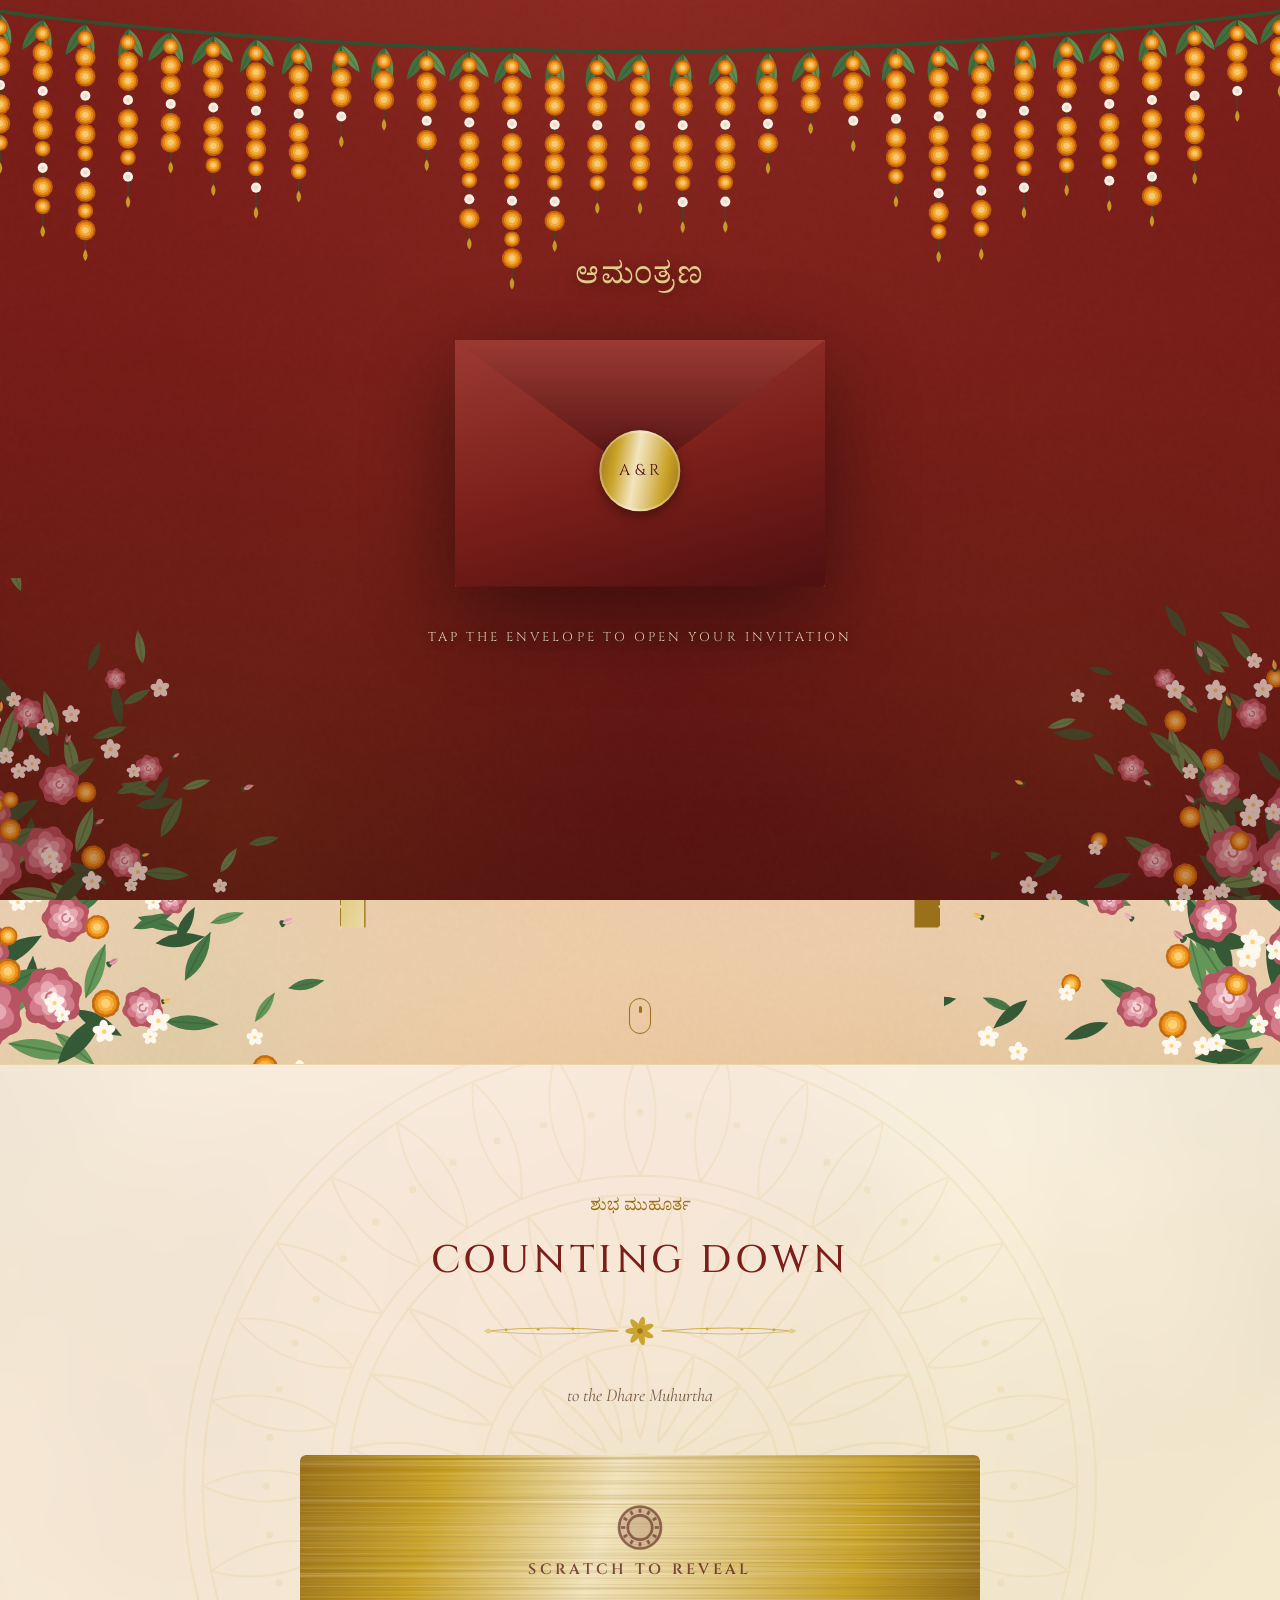
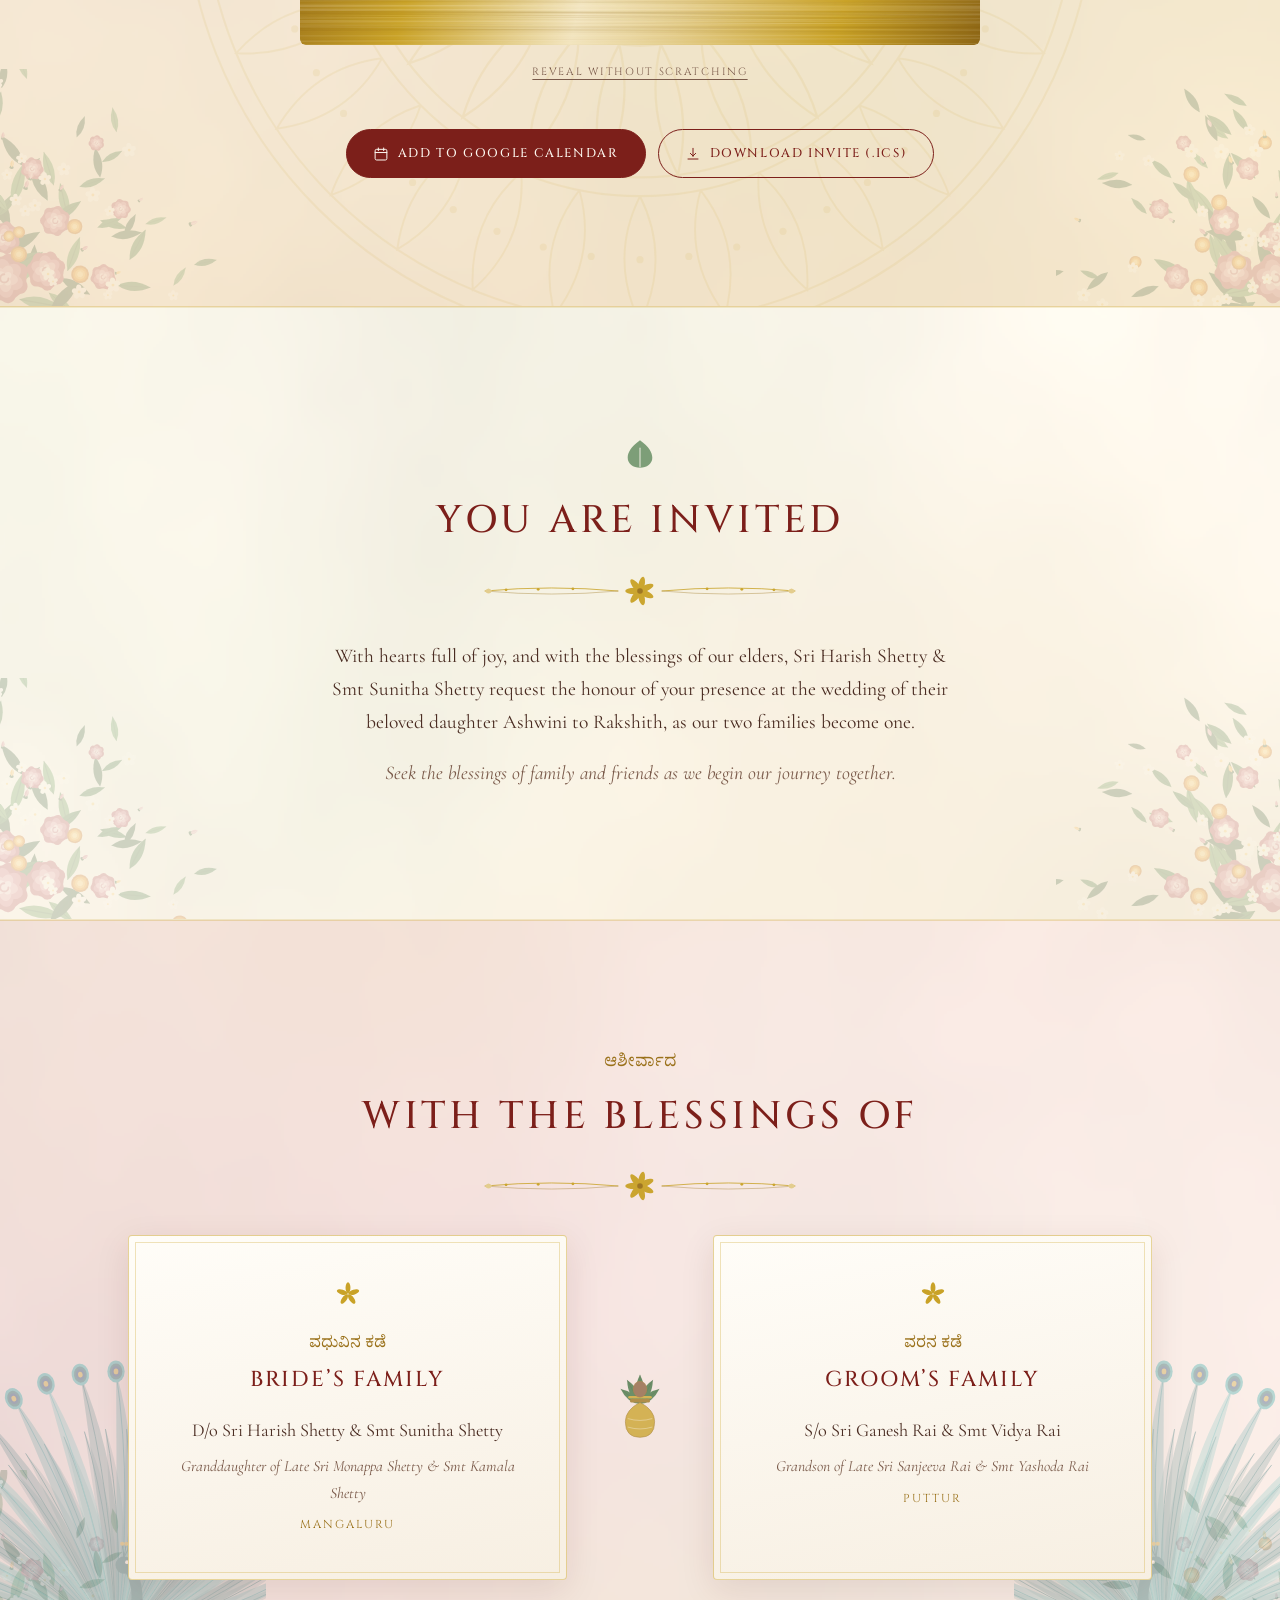
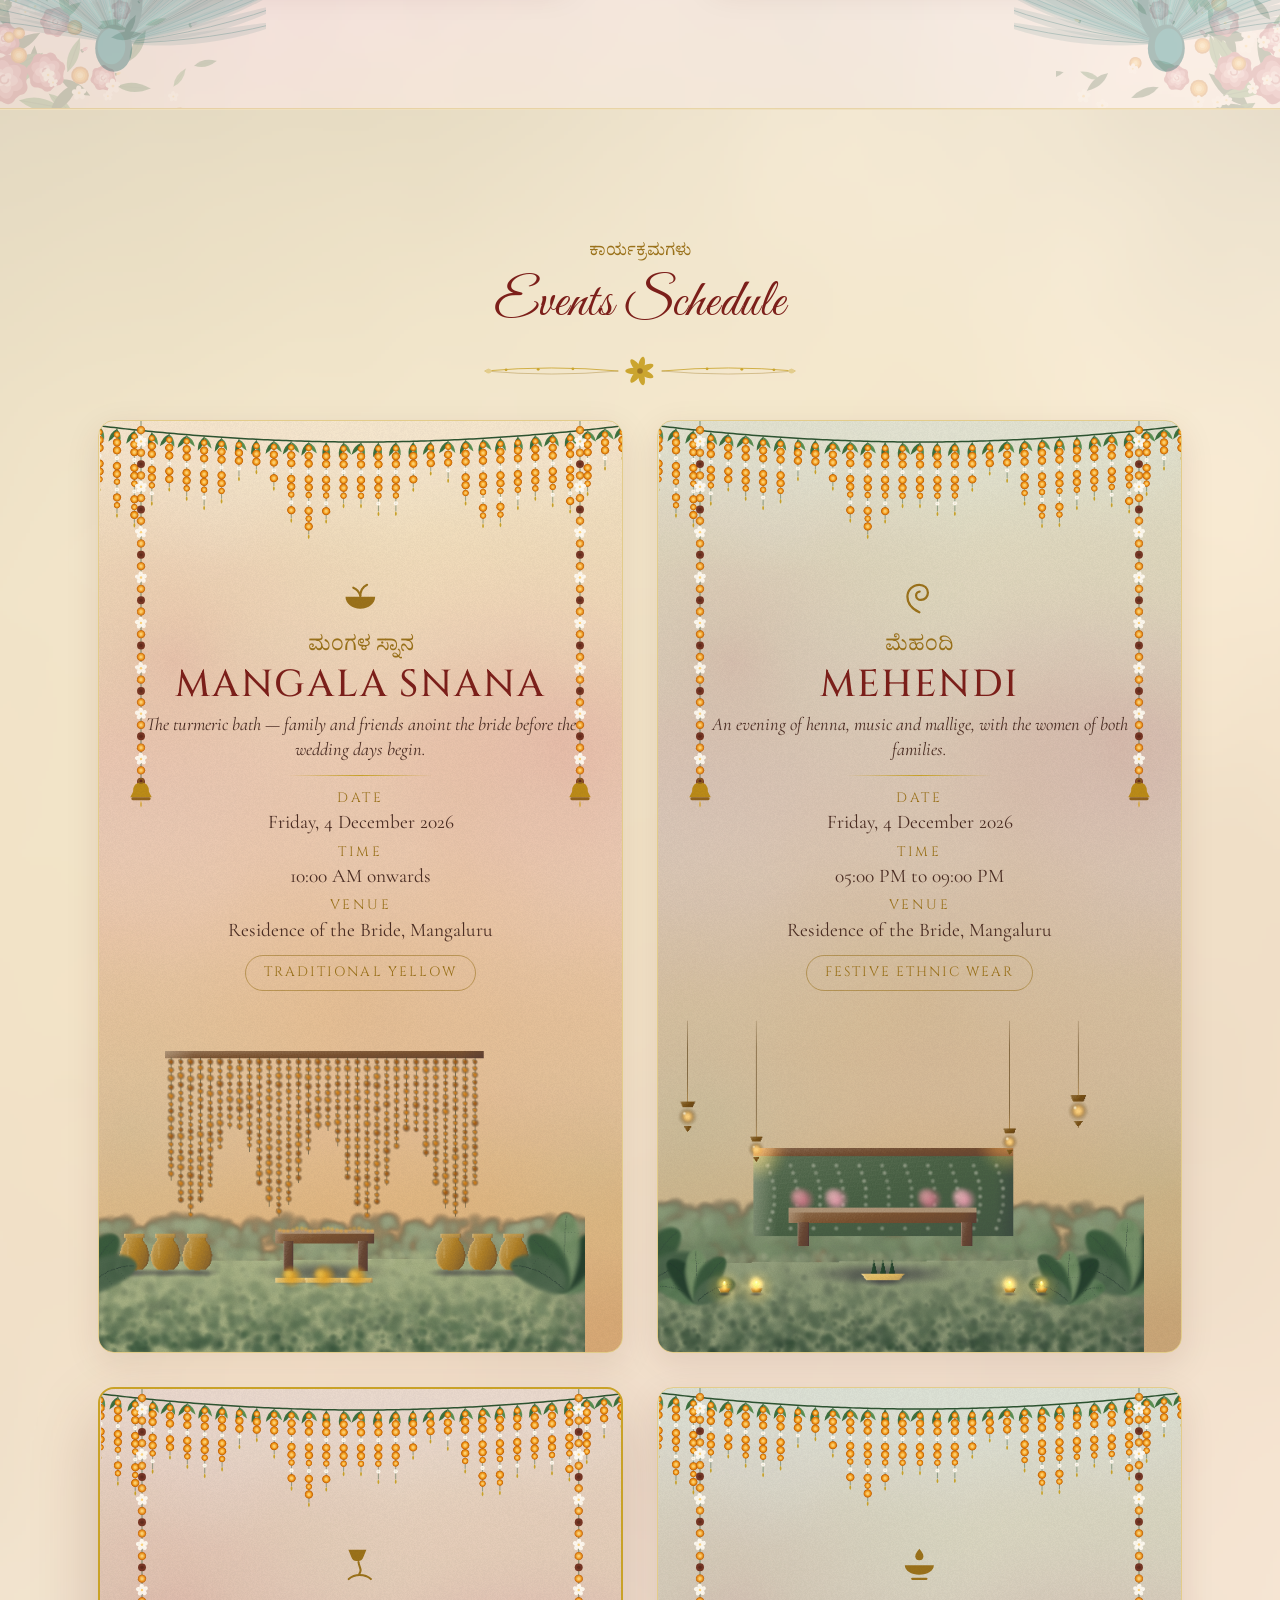
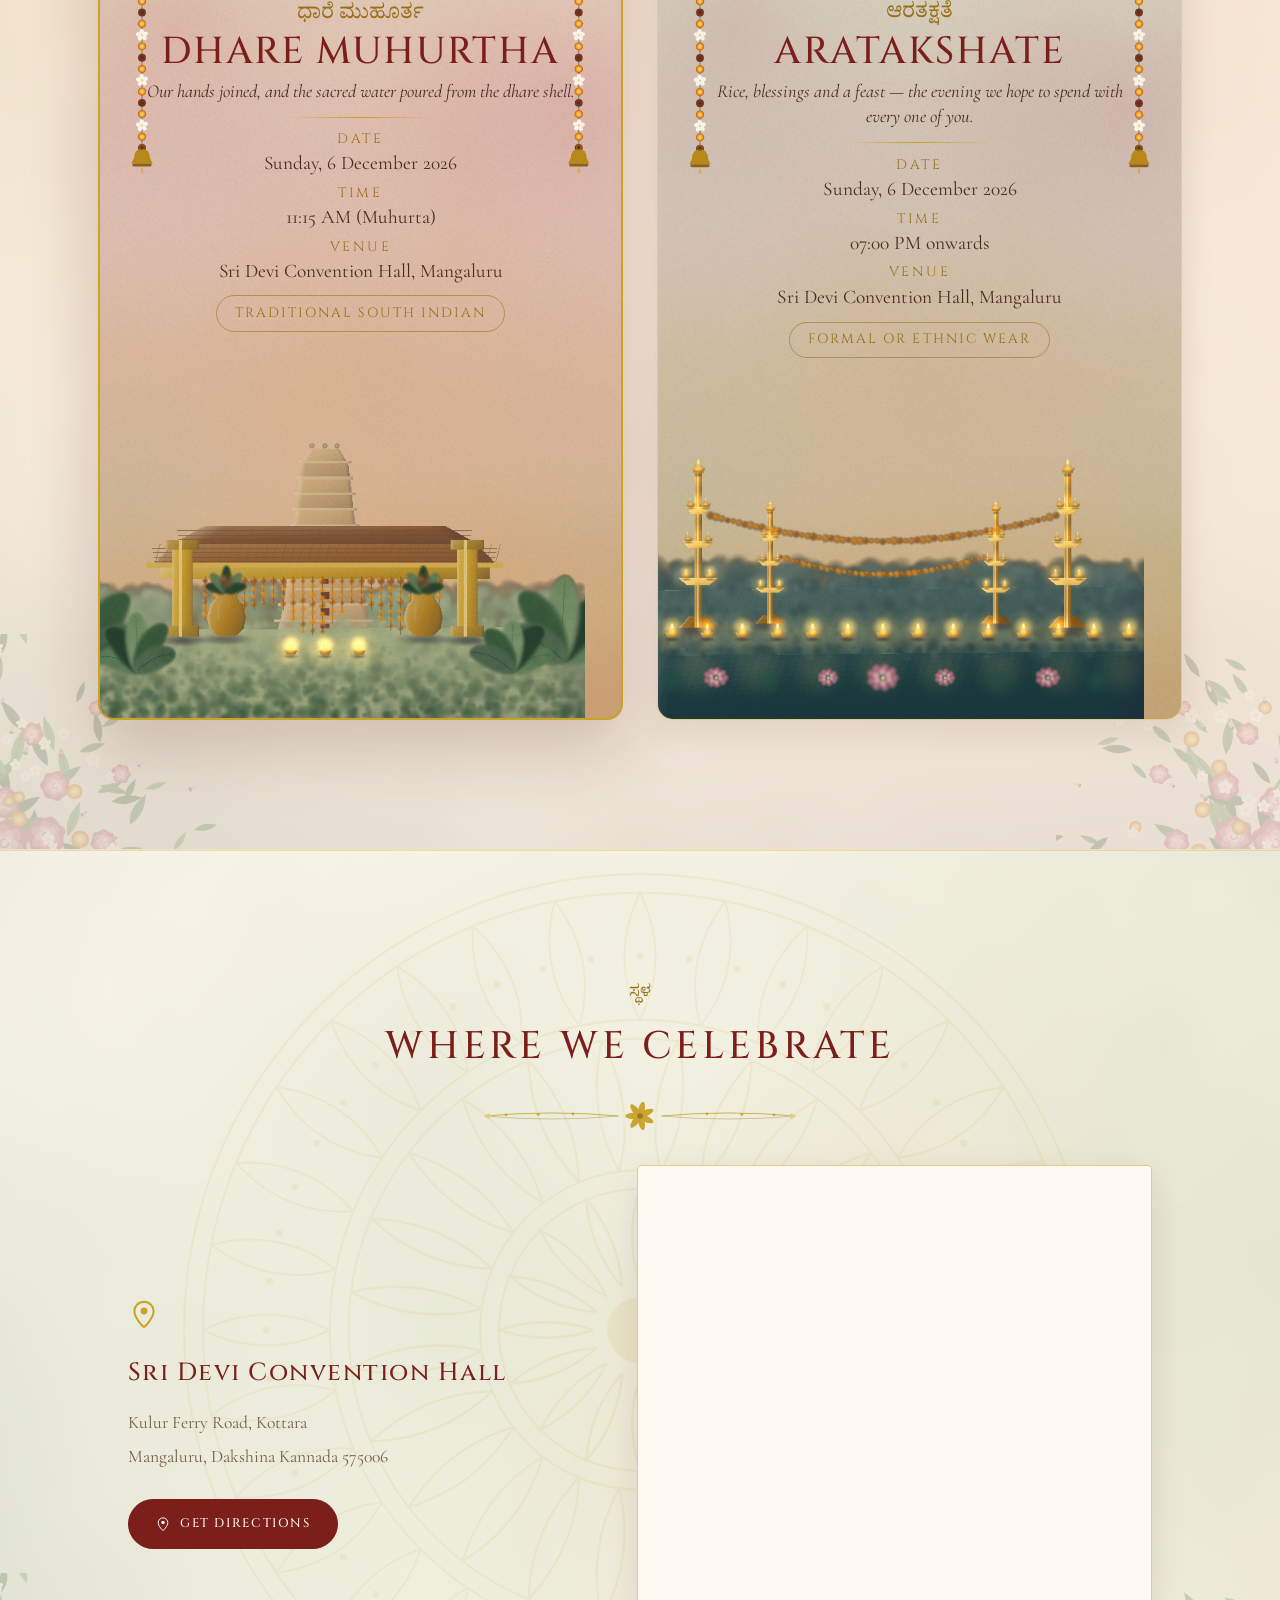
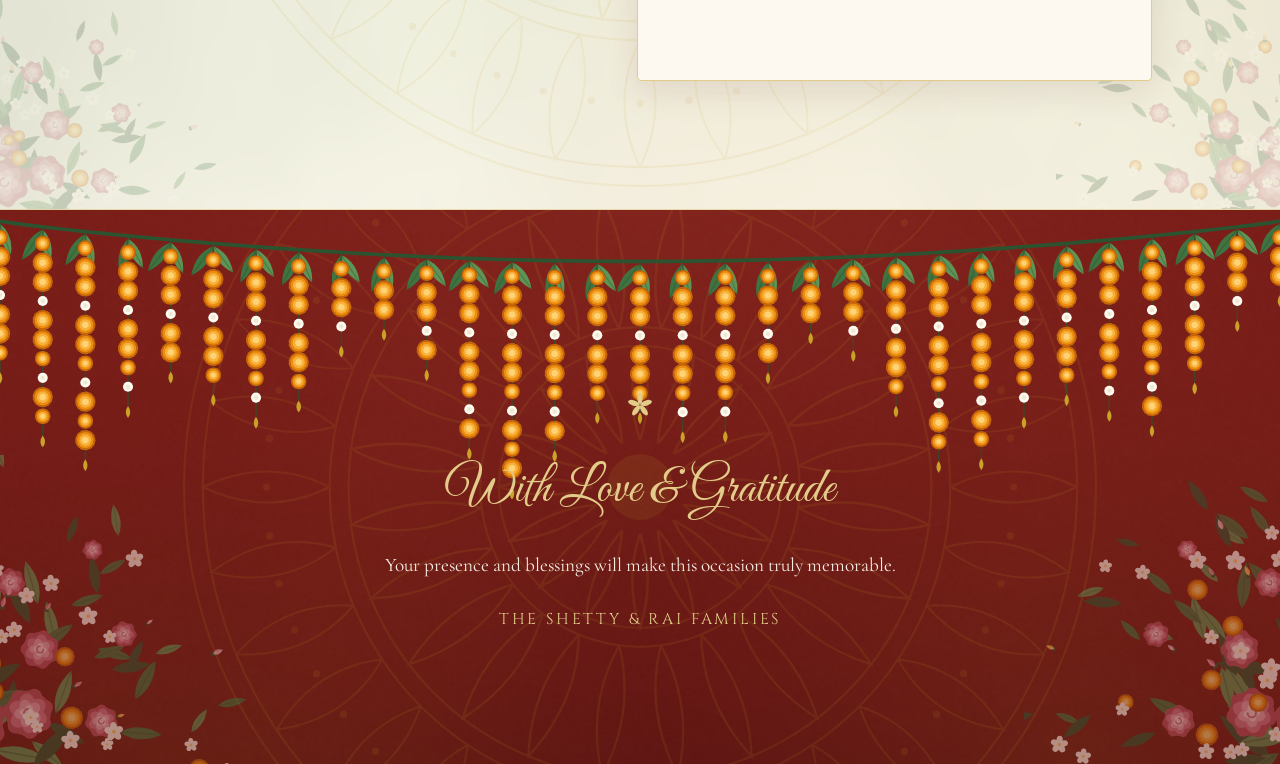
==== commit 41b9526f: "Point share-preview tags at the live Pages URL WhatsApp and Facebook read these with a crawler that " ====
--- a/index.html
+++ b/index.html
@@ -20,10 +20,10 @@
 <meta property="og:type" content="website">
 <meta property="og:title" content="Ashwini &amp; Rakshith — Wedding Invitation">
 <meta property="og:description" content="Join us for the Dhare Muhurtha on Sunday, 6 December 2026 at Sri Devi Convention Hall, Mangaluru.">
-<meta property="og:image" content="https://your-username.github.io/wedding-invite/assets/img/og-image.png">
+<meta property="og:image" content="https://phmatched.github.io/harshithainvites/assets/img/og-image.png">
 <meta property="og:image:width" content="1200">
 <meta property="og:image:height" content="630">
-<meta property="og:url" content="https://your-username.github.io/wedding-invite/">
+<meta property="og:url" content="https://phmatched.github.io/harshithainvites/">
 <meta name="twitter:card" content="summary_large_image">
 <meta name="theme-color" content="#7C1F1A">
 
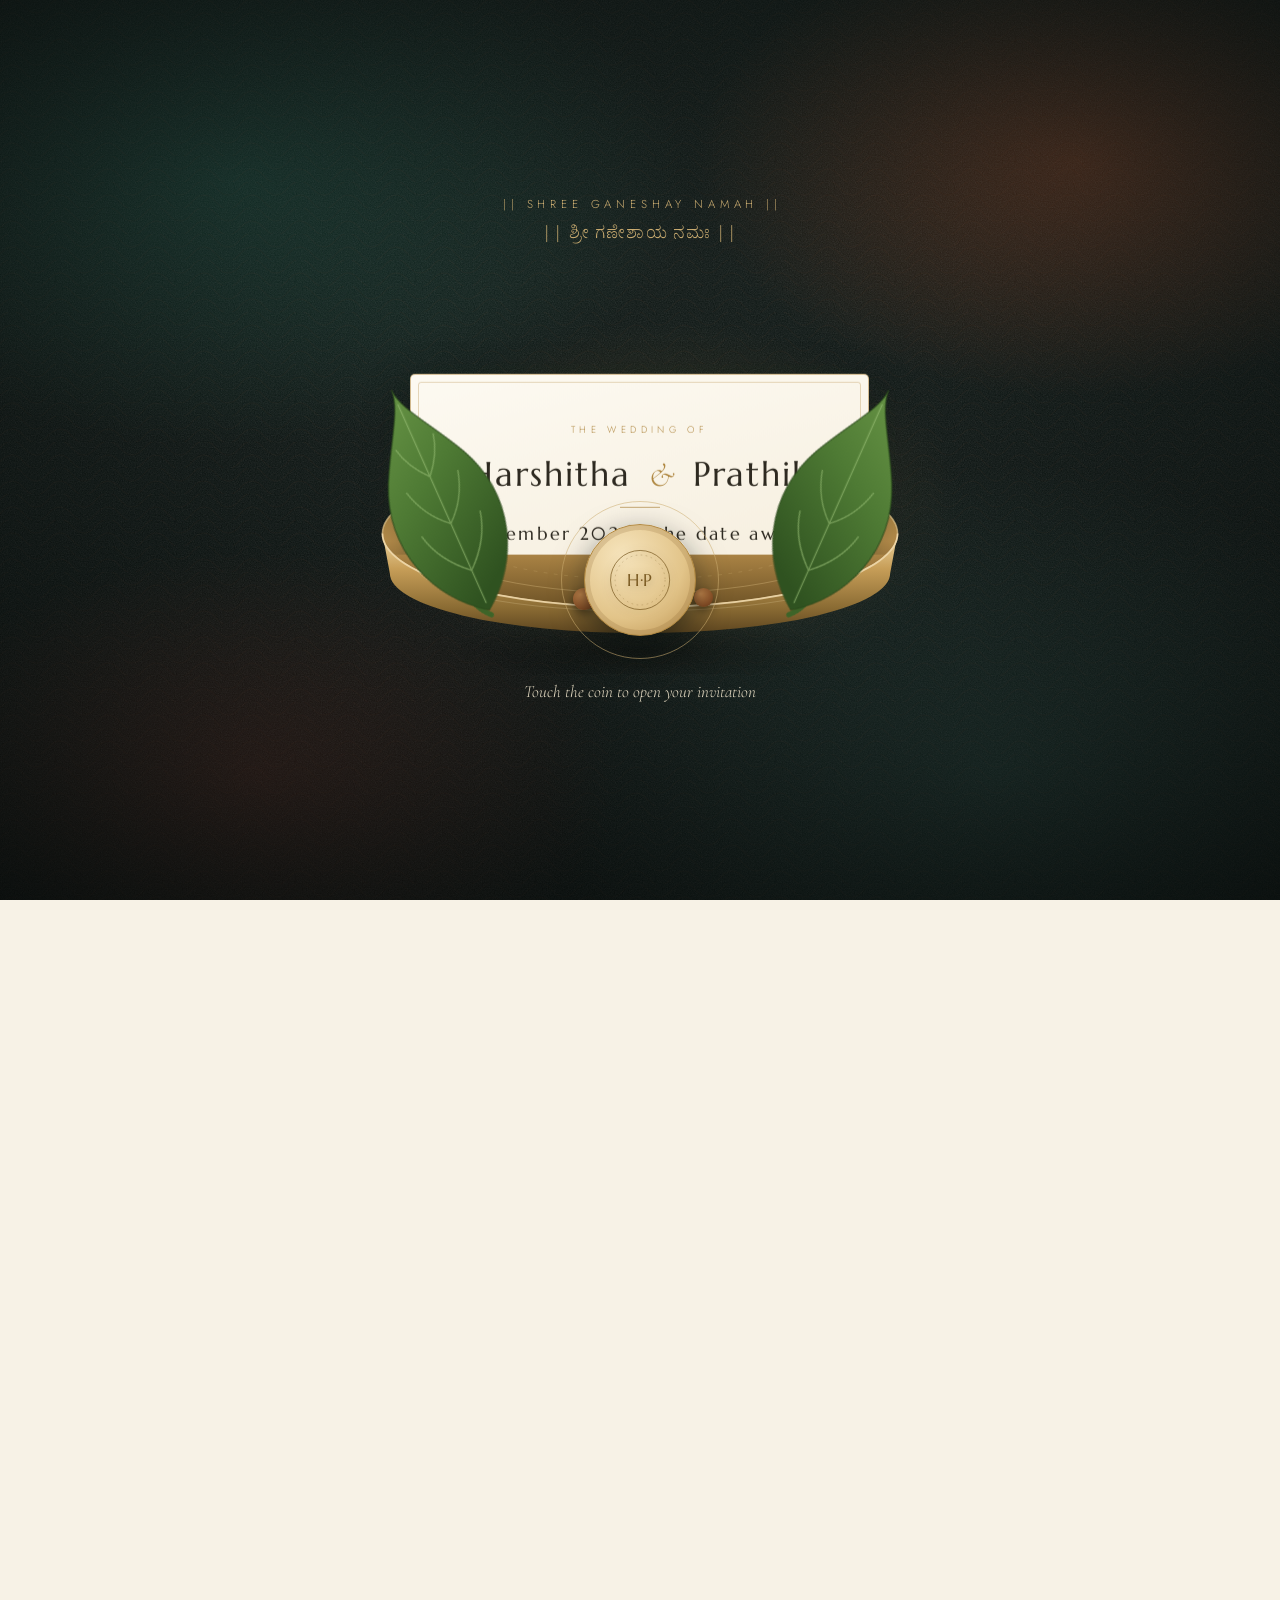
==== commit 1ed06585: "NewWebpage NewWebpage" ====
--- a/index.html
+++ b/index.html
@@ -1,359 +1,2950 @@
-<!DOCTYPE html>
-<html lang="en">
+<!doctype html>
+<html lang="en" class="no-js">
 <head>
-<meta charset="UTF-8">
-<meta name="viewport" content="width=device-width, initial-scale=1">
-
-<!-- ============================================================================
-     SHARE PREVIEW — EDIT THESE HERE, NOT IN data.js
-     ============================================================================
-     WhatsApp and Facebook read these tags with a crawler that does NOT run
-     JavaScript, so they cannot be filled in from data.js. This block is the
-     only part of your details that lives outside data.js.
-
-     og:image and og:url MUST be full absolute URLs — fill them in once your
-     GitHub Pages address exists.
-     ========================================================================= -->
-<title>Ashwini &amp; Rakshith — Wedding Invitation</title>
-<meta name="description" content="Join us for the Dhare Muhurtha on Sunday, 6 December 2026 at Sri Devi Convention Hall, Mangaluru.">
-
-<meta property="og:type" content="website">
-<meta property="og:title" content="Ashwini &amp; Rakshith — Wedding Invitation">
-<meta property="og:description" content="Join us for the Dhare Muhurtha on Sunday, 6 December 2026 at Sri Devi Convention Hall, Mangaluru.">
-<meta property="og:image" content="https://phmatched.github.io/harshithainvites/assets/img/og-image.png">
-<meta property="og:image:width" content="1200">
-<meta property="og:image:height" content="630">
-<meta property="og:url" content="https://phmatched.github.io/harshithainvites/">
-<meta name="twitter:card" content="summary_large_image">
-<meta name="theme-color" content="#7C1F1A">
-
-<link rel="icon" href="assets/img/favicon.svg" type="image/svg+xml">
-
-<link rel="preconnect" href="https://fonts.googleapis.com">
-<link rel="preconnect" href="https://fonts.gstatic.com" crossorigin>
-<link rel="stylesheet" href="https://fonts.googleapis.com/css2?family=Cinzel:wght@400;500;600&family=Cormorant+Garamond:ital,wght@0,300;0,400;0,500;0,600;1,300;1,400&family=Great+Vibes&family=Noto+Serif+Kannada:wght@400;600&display=swap">
-
-<link rel="stylesheet" href="assets/css/style.css">
-
-<!-- Marks that JS is running, so scroll-reveal can start hidden without
-     flashing. If this never runs, every section simply stays visible. -->
-<script>document.documentElement.className += " js";</script>
-
-<!-- If JavaScript is off, don't trap the reader behind the envelope. -->
-<noscript><style>#envelope{display:none!important}body{overflow:auto!important}</style></noscript>
+<script>document.documentElement.classList.remove("no-js");</script>
+<meta charset="utf-8" />
+<meta name="viewport" content="width=device-width, initial-scale=1, viewport-fit=cover" />
+<title>Harshitha &amp; Prathik — 23 December 2026, Udupi</title>
+<meta name="description" content="Together with their families, Harshitha &amp; Prathik invite you to their wedding — the Dhaare muhurta at 11:28 AM on Wednesday, 23 December 2026, in Udupi, Karnataka." />
+<meta name="theme-color" content="#12352F" />
+<meta name="color-scheme" content="light" />
+
+<!-- Open Graph / WhatsApp share card -->
+<meta property="og:type" content="website" />
+<meta property="og:site_name" content="Harshitha &amp; Prathik" />
+<meta property="og:title" content="Harshitha &amp; Prathik — 23 December 2026, Udupi" />
+<meta property="og:description" content="Arashina · Madhrengi · Dhaare · Reception — Udupi, Karnataka. Please open your invitation." />
+<meta property="og:image" content="assets/og-image.jpg" />
+<meta property="og:image:width" content="1200" />
+<meta property="og:image:height" content="630" />
+<meta property="og:locale" content="en_IN" />
+<meta name="twitter:card" content="summary_large_image" />
+<meta name="twitter:title" content="Harshitha &amp; Prathik — 23 December 2026, Udupi" />
+<meta name="twitter:description" content="Four gatherings across two days. Please open your invitation." />
+<meta name="twitter:image" content="assets/og-image.jpg" />
+
+<link rel="icon" href="data:image/svg+xml,%3Csvg xmlns='http://www.w3.org/2000/svg' viewBox='0 0 64 64'%3E%3Crect width='64' height='64' rx='12' fill='%2312352F'/%3E%3Cpath d='M32 12c6 8 12 14 12 22 0 9-6 15-12 15s-12-6-12-15c0-8 6-14 12-22z' fill='none' stroke='%23CDAE72' stroke-width='2.5'/%3E%3Ccircle cx='32' cy='36' r='3' fill='%23CDAE72'/%3E%3C/svg%3E" />
+
+<link rel="preconnect" href="https://fonts.googleapis.com" />
+<link rel="preconnect" href="https://fonts.gstatic.com" crossorigin />
+<link href="https://fonts.googleapis.com/css2?family=Marcellus&family=Cormorant+Garamond:ital,wght@0,300;0,400;0,500;1,300;1,400&family=Jost:wght@200;300;400;500&family=Pinyon+Script&family=Noto+Serif+Kannada:wght@300;400;500&display=swap" rel="stylesheet" />
+
+<style>
+/* ==========================================================================
+   TOKENS — coastal Tulu Nadu palette
+   ========================================================================== */
+:root{
+  --shell:#F7F2E6;        /* temple lime-wash ivory   */
+  --shell-deep:#EFE6D2;   /* aged ivory               */
+  --mallige:#FBF9F4;      /* jasmine white            */
+  --ink:#2E2A21;
+  --ink-soft:#574F41;
+  --gold:#B08842;         /* temple brass             */
+  --gold-soft:#CDAE72;
+  --gold-pale:#E7D3AA;
+  --kumkum:#9E2B2B;       /* vermilion                */
+  --kumkum-deep:#6E1A1C;
+  --arishina:#DFA326;     /* turmeric                 */
+  --kadamba:#12352F;      /* deep coastal green       */
+  --kadamba-soft:#1B4A41;
+  --night:#14201C;
+  --laterite:#B0542C;     /* Mangalore roof tile      */
+  --banana:#4E6B3A;
+
+  --serif:'Marcellus', 'Iowan Old Style', Georgia, 'Times New Roman', serif;
+  --serif-soft:'Cormorant Garamond', Georgia, 'Times New Roman', serif;
+  --sans:'Jost', 'Avenir Next', 'Helvetica Neue', Helvetica, Arial, sans-serif;
+  --script:'Pinyon Script', 'Snell Roundhand', cursive;
+  --kan:'Noto Serif Kannada','Kannada Sangam MN','Noto Sans Kannada','Nirmala UI','Tunga',serif;
+
+  --ease:cubic-bezier(.16,1,.3,1);
+  --ease-io:cubic-bezier(.65,0,.35,1);
+
+  --grain:url("data:image/svg+xml,%3Csvg xmlns='http://www.w3.org/2000/svg' width='140' height='140'%3E%3Cfilter id='n'%3E%3CfeTurbulence type='fractalNoise' baseFrequency='0.9' numOctaves='2' stitchTiles='stitch'/%3E%3CfeColorMatrix type='saturate' values='0'/%3E%3CfeComponentTransfer%3E%3CfeFuncA type='linear' slope='0.05'/%3E%3C/feComponentTransfer%3E%3C/filter%3E%3Crect width='100%25' height='100%25' filter='url(%23n)'/%3E%3C/svg%3E");
+  --grain-strong:url("data:image/svg+xml,%3Csvg xmlns='http://www.w3.org/2000/svg' width='120' height='120'%3E%3Cfilter id='v'%3E%3CfeTurbulence type='fractalNoise' baseFrequency='0.85' numOctaves='3' stitchTiles='stitch'/%3E%3CfeColorMatrix type='saturate' values='0'/%3E%3CfeComponentTransfer%3E%3CfeFuncA type='linear' slope='0.15'/%3E%3C/feComponentTransfer%3E%3C/filter%3E%3Crect width='100%25' height='100%25' filter='url(%23v)'/%3E%3C/svg%3E");
+  /* Mangalore roof tile — repeating pantile ridges */
+  --tiles:url("data:image/svg+xml,%3Csvg xmlns='http://www.w3.org/2000/svg' width='48' height='26' viewBox='0 0 48 26'%3E%3Cg fill='none' stroke='%23B0542C' stroke-width='1.1' opacity='.5'%3E%3Cpath d='M0 20 q12 -14 24 0 q12 14 24 0'/%3E%3Cpath d='M0 6 q12 -14 24 0 q12 14 24 0'/%3E%3C/g%3E%3C/svg%3E");
+}
+
+/* ==========================================================================
+   RESET / BASE
+   ========================================================================== */
+*,*::before,*::after{margin:0;padding:0;box-sizing:border-box}
+html{overflow-x:hidden;overflow-x:clip;width:100%;-webkit-text-size-adjust:100%}
+body{
+  background:var(--shell);color:var(--ink);
+  font-family:var(--sans);font-weight:300;font-size:16px;line-height:1.6;
+  overflow-x:hidden;overflow-x:clip;width:100%;position:relative;
+  -webkit-font-smoothing:antialiased;-moz-osx-font-smoothing:grayscale;
+}
+body.gate-locked{overflow:hidden;position:fixed;width:100%;height:100vh;height:100svh;overscroll-behavior:none}
+/* global film grain */
+body::after{
+  content:"";position:fixed;inset:0;pointer-events:none;z-index:6;opacity:.4;
+  background-image:var(--grain);mix-blend-mode:multiply;
+}
+img,svg,canvas{display:block;max-width:100%}
+a{color:inherit;text-decoration:none}
+button,input,select,textarea{font:inherit;color:inherit}
+button{background:none;border:none;cursor:pointer}
+:focus-visible{outline:2px solid var(--gold);outline-offset:4px;border-radius:2px}
+::selection{background:var(--gold-pale);color:var(--ink)}
+
+.skip{
+  position:absolute;left:12px;top:-64px;z-index:200;
+  background:var(--kadamba);color:var(--shell);padding:12px 20px;
+  font-size:12px;letter-spacing:.24em;text-transform:uppercase;
+  transition:top .3s var(--ease);
+}
+.skip:focus{top:12px}
+
+.sr-only{
+  position:absolute;width:1px;height:1px;padding:0;margin:-1px;
+  overflow:hidden;clip:rect(0 0 0 0);white-space:nowrap;border:0;
+}
+
+/* ==========================================================================
+   TYPE UTILITIES
+   ========================================================================== */
+.eyebrow{
+  font-size:11px;letter-spacing:.42em;text-transform:uppercase;
+  color:var(--gold);font-weight:400;
+}
+.display{font-family:var(--serif);font-weight:400;line-height:1.06;letter-spacing:.03em}
+.kan{font-family:var(--kan);color:var(--gold);font-size:clamp(15px,1.4vw,20px);line-height:1.9}
+.rule{width:58px;height:1px;background:var(--gold);opacity:.7}
+.amp{font-family:var(--serif-soft);font-style:italic;font-weight:300;color:var(--gold);padding:0 .16em}
+
+/* reveal primitives — JS animates `.line > span` */
+.line{display:block}
+.line>span{display:block;will-change:transform,opacity,filter}
+
+/* section scaffolding */
+section{position:relative;padding:clamp(88px,12vw,168px) clamp(22px,7vw,110px)}
+.sec-head{
+  display:flex;flex-direction:column;align-items:center;text-align:center;
+  gap:18px;margin-bottom:clamp(54px,7vw,96px);
+}
+.sec-head .display{font-size:clamp(38px,5.6vw,76px)}
+.orn{display:flex;align-items:center;gap:16px}
+.orn::before,.orn::after{content:"";width:46px;height:1px;background:var(--gold);opacity:.55}
+
+/* kolam corner ornament, used on bordered panels */
+.kolam{position:absolute;width:34px;height:34px;opacity:.5;pointer-events:none;color:var(--gold)}
+.kolam svg{width:100%;height:100%;fill:none;stroke:currentColor;stroke-width:1.1}
+.kolam.tl{top:12px;left:12px}
+.kolam.tr{top:12px;right:12px;transform:scaleX(-1)}
+.kolam.bl{bottom:12px;left:12px;transform:scaleY(-1)}
+.kolam.br{bottom:12px;right:12px;transform:scale(-1)}
+
+/* ==========================================================================
+   ART FRAMES — SVG scene renders instantly, photo crossfades over it
+   ========================================================================== */
+.frame{position:relative;overflow:hidden;background:var(--shell-deep)}
+.frame .fx{position:absolute;inset:0;z-index:1;will-change:transform}
+.frame .px{position:absolute;left:0;right:0;top:-9%;bottom:-9%;will-change:transform}
+.frame .art{position:absolute;inset:0}
+.frame .art svg{width:100%;height:100%;display:block}
+.frame img{
+  position:absolute;inset:0;width:100%;height:100%;object-fit:cover;
+  opacity:0;transition:opacity 1.1s var(--ease);
+}
+.frame img.shown{opacity:1}
+.frame .veil{
+  position:absolute;inset:0;background:var(--shell);
+  transform:scaleY(1);transform-origin:top;z-index:3;
+}
+.dark .frame .veil,.countdown .frame .veil,.wishes .frame .veil{background:var(--night)}
+/* without JS nothing is ever hidden behind a veil it cannot lift */
+.no-js .frame .veil{display:none}
+.no-js #gate{display:none}
+.no-js nav{opacity:1;pointer-events:auto;transform:none}
+.no-js body{overflow:auto}
+
+/* ==========================================================================
+   GATE — the tamboola tray
+   ========================================================================== */
+#gate{
+  position:fixed;inset:0;z-index:100;
+  display:flex;flex-direction:column;align-items:center;justify-content:center;
+  gap:clamp(18px,3vh,34px);padding:24px;
+}
+.gate-bg{
+  position:absolute;inset:0;z-index:-1;overflow:hidden;
+  background-image:
+    var(--grain-strong),
+    radial-gradient(56% 46% at 18% 20%,rgba(24,72,60,.62),transparent 64%),
+    radial-gradient(48% 42% at 84% 18%,rgba(140,64,32,.5),transparent 62%),
+    radial-gradient(54% 52% at 78% 86%,rgba(30,60,54,.6),transparent 66%),
+    radial-gradient(46% 40% at 20% 86%,rgba(96,40,30,.42),transparent 62%),
+    radial-gradient(32% 28% at 52% 56%,rgba(176,136,66,.22),transparent 72%),
+    linear-gradient(180deg,#101A17,#0A100E);
+}
+.gate-bg::after{
+  content:"";position:absolute;inset:0;
+  background:radial-gradient(86% 68% at 50% 46%,transparent 24%,rgba(6,10,9,.72) 100%);
+}
+.gate-bg .tilepat{position:absolute;inset:0;background-image:var(--tiles);opacity:.09}
+
+.tray-wrap{position:relative;perspective:1600px}
+.tray{
+  position:relative;width:min(560px,90vw);aspect-ratio:1.5;
+  transform-style:preserve-3d;opacity:0;transform:translateY(26px);
+  will-change:transform,opacity;
+}
+.tray-shadow{
+  position:absolute;left:6%;right:6%;bottom:-6%;height:46px;z-index:0;
+  background:radial-gradient(50% 100% at 50% 50%,rgba(0,0,0,.5),rgba(0,0,0,.16) 46%,transparent 74%);
+  opacity:.7;pointer-events:none;
+}
+.tray-dish{position:absolute;left:0;right:0;bottom:0;height:56%;z-index:1}
+.tray-lip {position:absolute;left:0;right:0;bottom:0;height:56%;z-index:4;pointer-events:none}
+
+.card-clip{
+  position:absolute;left:9%;right:9%;top:0;bottom:0;z-index:3;
+  clip-path:polygon(-30% -600%,130% -600%,130% 74%,-30% 74%);
+  perspective:1500px;pointer-events:none;
+}
+.inv-card{
+  position:absolute;left:0;right:0;top:6%;bottom:18%;
+  transform:translateY(26%);transform-style:preserve-3d;
+  pointer-events:auto;cursor:pointer;will-change:transform;
+}
+.card-face{
+  position:absolute;inset:0;border-radius:5px;backface-visibility:hidden;
+  display:flex;flex-direction:column;align-items:center;justify-content:center;
+  padding:clamp(14px,3.4vw,26px);text-align:center;
+}
+.card-front{
+  background:linear-gradient(168deg,#FDFAF2,#F4EBD8);
+  border:1px solid rgba(176,136,66,.55);
+  box-shadow:0 18px 46px rgba(12,20,16,.4);
+}
+.card-front::before{
+  content:"";position:absolute;inset:7px;border:1px solid rgba(176,136,66,.32);
+  border-radius:3px;pointer-events:none;
+}
+.card-back{
+  transform:rotateY(180deg);border-radius:5px;
+  border:1px solid rgba(205,174,114,.6);
+  box-shadow:0 18px 46px rgba(12,20,16,.4);
+  background-image:var(--grain-strong),
+    radial-gradient(80% 70% at 50% 28%,rgba(255,180,150,.14),transparent 62%),
+    linear-gradient(168deg,#9E2B2B,#6E1A1C);
+}
+.card-back::before{content:"";position:absolute;inset:9px;border:1px solid rgba(205,174,114,.42);border-radius:3px}
+.card-back .mono-lg{width:42%;max-width:150px;opacity:.95}
+.c-eyebrow{font-size:9.5px;letter-spacing:.46em;text-transform:uppercase;color:var(--gold);margin-bottom:clamp(10px,2.2vw,16px)}
+.c-names{font-family:var(--serif);font-size:clamp(15px,5.4vw,34px);letter-spacing:.06em;line-height:1.16;white-space:nowrap}
+.c-rule{width:40px;height:1px;background:var(--gold);opacity:.7;margin:clamp(8px,1.5vw,12px) 0}
+.c-date{font-family:var(--serif);font-size:clamp(13px,2.1vw,18px);letter-spacing:.13em}
+.c-venue{margin-top:7px;font-size:9.5px;letter-spacing:.34em;text-transform:uppercase;color:var(--ink-soft)}
+.card-hint{
+  margin-top:clamp(9px,1.9vw,15px);font-family:var(--serif-soft);font-style:italic;
+  font-size:14px;color:var(--gold);opacity:0;
+}
+
+.leaf{position:absolute;bottom:8%;width:32%;z-index:5;pointer-events:none;will-change:transform,opacity;transform-origin:50% 100%}
+.leaf-l{left:8%;transform:rotate(-24deg)}
+.leaf-r{right:8%;transform:rotate(24deg) scaleX(-1)}
+.areca{
+  position:absolute;z-index:5;pointer-events:none;border-radius:50%;
+  background:radial-gradient(circle at 34% 30%,#C98A4E,#8A4F26 68%,#5E3317);
+  box-shadow:0 4px 10px rgba(0,0,0,.45);
+}
+.areca.a1{width:22px;height:22px;bottom:11%;left:38%}
+.areca.a2{width:17px;height:17px;bottom:9%;left:46%}
+.areca.a3{width:19px;height:19px;bottom:12%;right:37%}
+
+.coin{
+  position:absolute;left:50%;bottom:4%;z-index:6;transform:translateX(-50%);
+  width:clamp(84px,13vw,112px);height:clamp(84px,13vw,112px);border-radius:50%;
+  border:1px solid var(--gold);
+  background:radial-gradient(circle at 34% 28%,#F6E4BC,#E2C489 58%,#B98F4C);
+  display:flex;align-items:center;justify-content:center;
+  box-shadow:0 12px 32px rgba(8,14,12,.55),inset 0 0 0 5px rgba(120,84,36,.18);
+  transition:transform .6s var(--ease),box-shadow .6s var(--ease);
+  touch-action:manipulation;-webkit-tap-highlight-color:transparent;
+}
+.coin::after{
+  content:"";position:absolute;inset:-24px;border-radius:50%;
+  border:1px solid rgba(205,174,114,.55);animation:coinPulse 3s var(--ease) infinite;
+}
+.coin:hover{transform:translateX(-50%) scale(1.05)}
+.coin:active{transform:translateX(-50%) scale(.96)}
+.coin img,.coin svg{width:62%;filter:drop-shadow(0 2px 4px rgba(60,40,10,.3))}
+@keyframes coinPulse{0%{transform:scale(.9);opacity:0}35%{opacity:1}100%{transform:scale(1.18);opacity:0}}
+
+#gate .invoc{
+  font-size:clamp(9.5px,1.1vw,11.5px);letter-spacing:.42em;text-transform:uppercase;
+  color:var(--gold-soft);opacity:0;text-align:center;
+  text-indent:.42em;                      /* offset the trailing tracking */
+  margin-bottom:calc(clamp(18px,3vh,34px) * -0.62);   /* pull the Kannada close */
+}
+#gate .mantra{
+  font-family:var(--kan);font-size:clamp(13px,1.6vw,17px);letter-spacing:.06em;
+  color:var(--gold-soft);opacity:0;text-align:center;
+}
+#gate .tap{
+  font-family:var(--serif-soft);font-style:italic;font-size:17px;
+  color:#E6DCC4;opacity:0;text-align:center;
+}
+
+/* ==========================================================================
+   NAV
+   ========================================================================== */
+nav{
+  position:fixed;top:0;left:0;right:0;z-index:60;
+  display:flex;align-items:center;justify-content:space-between;
+  padding:16px clamp(18px,4vw,44px);
+  opacity:0;pointer-events:none;transform:translateY(-12px);
+  transition:opacity .8s var(--ease),transform .8s var(--ease),background .45s,box-shadow .45s;
+}
+nav.on{opacity:1;pointer-events:auto;transform:none}
+nav.solid{background:rgba(247,242,230,.9);-webkit-backdrop-filter:blur(12px);backdrop-filter:blur(12px);box-shadow:0 1px 0 rgba(176,136,66,.26)}
+nav .brand{font-family:var(--serif);font-size:20px;letter-spacing:.2em;white-space:nowrap}
+nav .links{display:flex;gap:clamp(14px,2.6vw,30px);align-items:center}
+nav .links a{
+  font-size:11px;font-weight:400;letter-spacing:.28em;text-transform:uppercase;
+  position:relative;padding:5px 0;white-space:nowrap;
+}
+nav .links a:not(.cta)::after{
+  content:"";position:absolute;left:0;bottom:0;height:1px;width:100%;
+  background:var(--gold);transform:scaleX(0);transform-origin:right;
+  transition:transform .5s var(--ease);
+}
+nav .links a:not(.cta):hover::after{transform:scaleX(1);transform-origin:left}
+nav .cta{color:var(--gold);border-bottom:1px solid var(--gold);transition:color .5s var(--ease),border-color .5s var(--ease)}
+nav .cta:hover{color:var(--ink);border-color:var(--ink)}
+
+.burger{display:none;width:40px;height:40px;position:relative;z-index:82}
+.burger i{
+  position:absolute;left:9px;right:9px;height:1.5px;background:var(--ink);
+  transition:transform .45s var(--ease),opacity .3s var(--ease),background .3s;
+}
+.burger i:nth-child(1){top:15px}
+.burger i:nth-child(2){top:21px}
+.burger i:nth-child(3){top:27px}
+.menu-open .burger i{background:var(--shell)}
+.menu-open .burger i:nth-child(1){transform:translateY(6px) rotate(45deg)}
+.menu-open .burger i:nth-child(2){opacity:0}
+.menu-open .burger i:nth-child(3){transform:translateY(-6px) rotate(-45deg)}
+
+#mobileMenu{
+  position:fixed;inset:0;z-index:70;display:flex;flex-direction:column;
+  align-items:center;justify-content:center;gap:6px;
+  background:linear-gradient(170deg,var(--kadamba),var(--night));
+  opacity:0;pointer-events:none;transition:opacity .5s var(--ease);
+}
+#mobileMenu::before{content:"";position:absolute;inset:0;background-image:var(--grain-strong);opacity:.5}
+.menu-open #mobileMenu{opacity:1;pointer-events:auto}
+#mobileMenu a{
+  position:relative;font-family:var(--serif);font-size:clamp(26px,7vw,40px);
+  letter-spacing:.08em;color:var(--shell);padding:11px 18px;
+  opacity:0;transform:translateY(16px);transition:opacity .6s var(--ease),transform .6s var(--ease);
+}
+.menu-open #mobileMenu a{opacity:1;transform:none}
+#mobileMenu a:nth-child(1){transition-delay:.06s}
+#mobileMenu a:nth-child(2){transition-delay:.12s}
+#mobileMenu a:nth-child(3){transition-delay:.18s}
+#mobileMenu a:nth-child(4){transition-delay:.24s}
+#mobileMenu a.cta{color:var(--gold-soft);border-bottom:1px solid rgba(205,174,114,.5);margin-top:10px}
+#mobileMenu .mm-kan{
+  position:absolute;bottom:8%;font-family:var(--kan);color:var(--gold-soft);
+  opacity:.5;font-size:15px;
+}
+
+#petals{position:fixed;inset:0;z-index:5;pointer-events:none}
+
+/* ==========================================================================
+   HERO
+   ========================================================================== */
+header.hero{
+  min-height:100vh;min-height:100svh;position:relative;display:flex;align-items:center;justify-content:center;
+  padding:clamp(78px,11vh,120px) 22px clamp(60px,9vh,100px);
+  background:linear-gradient(180deg,var(--mallige),var(--shell));
+}
+.hero::before{
+  content:"";position:absolute;inset:clamp(10px,1.8vw,18px);top:70px;
+  border:1px solid rgba(176,136,66,.5);pointer-events:none;z-index:1;
+}
+.hero::after{
+  content:"";position:absolute;inset:clamp(17px,2.8vw,27px);top:78px;
+  border:1px solid rgba(176,136,66,.26);pointer-events:none;z-index:1;
+}
+#dust{position:absolute;inset:0;pointer-events:none;z-index:0}
+.hero-inner{position:relative;z-index:2;display:flex;flex-direction:column;align-items:center;text-align:center;width:100%}
+.hero-greet{
+  font-family:var(--serif-soft);font-style:italic;font-size:clamp(15px,1.9vw,19px);
+  color:var(--ink-soft);margin-bottom:14px;display:none;
+}
+.hero-greet.on{display:block}
+.hero-inner .eyebrow{margin-bottom:clamp(18px,3vh,28px);display:inline-block}
+.hero-arch{position:relative;width:min(268px,54vw);margin-bottom:clamp(30px,4.4vh,46px)}
+.hero-arch .frame{aspect-ratio:3/3.7;border-radius:50% 50% 8px 8px / 34% 34% 8px 8px}
+.arch-orn{
+  position:absolute;left:-13%;right:-13%;top:-13%;bottom:-4%;
+  z-index:2;pointer-events:none;opacity:0;transform:scale(1.05);
+  transition:opacity 1.2s var(--ease) .8s,transform 1.4s var(--ease) .8s;
+}
+.hero-arch.on .arch-orn{opacity:.75;transform:scale(1)}
+.arch-orn svg{width:100%;height:100%;fill:none;stroke:var(--gold);stroke-width:1}
+.hero h1.display{font-size:clamp(30px,8vw,100px);white-space:nowrap}
+.hero-name{font-size:1em;letter-spacing:.035em}
+.hero-amp{font-size:.52em;display:inline-block;transform:translateY(-.08em)}
+.hero-sub{margin-top:clamp(18px,2.6vh,30px);display:flex;align-items:center;justify-content:center;gap:16px;flex-wrap:wrap}
+.hero-sub .date{font-family:var(--serif);font-size:clamp(17px,2vw,24px);letter-spacing:.1em}
+.hero-sub .dot{width:4px;height:4px;border-radius:50%;background:var(--gold)}
+.hero-sub .place{font-size:11px;letter-spacing:.32em;text-transform:uppercase;color:var(--ink-soft)}
+.hero-kan{margin-top:18px;opacity:.85}
+.scroll-cue{
+  position:absolute;left:50%;bottom:clamp(22px,4vh,40px);transform:translateX(-50%);
+  display:flex;flex-direction:column;align-items:center;gap:9px;opacity:0;z-index:2;
+}
+.scroll-cue span{font-size:9.5px;letter-spacing:.4em;text-transform:uppercase;color:var(--ink-soft)}
+.scroll-cue i{width:1px;height:42px;background:var(--gold);display:block;transform-origin:top;animation:cue 2.4s var(--ease) infinite}
+@keyframes cue{0%{transform:scaleY(0)}45%{transform:scaleY(1);transform-origin:top}46%{transform-origin:bottom}100%{transform:scaleY(0);transform-origin:bottom}}
+
+/* ==========================================================================
+   INTERSTITIAL
+   ========================================================================== */
+.inter{padding:clamp(62px,9vw,120px) 24px;text-align:center;position:relative}
+.inter p{
+  font-family:var(--serif-soft);font-style:italic;font-weight:300;
+  font-size:clamp(20px,2.8vw,32px);color:var(--ink-soft);line-height:1.5;
+  max-width:30ch;margin:0 auto;
+}
+.inter p em{color:var(--gold);font-style:italic}
+.inter .strand{margin:0 auto 34px;width:min(240px,60vw);opacity:.7}
+.inter .strand svg{width:100%;height:auto;fill:none;stroke:var(--gold);stroke-width:1}
+
+/* ==========================================================================
+   COUNTDOWN + SCRATCH
+   ========================================================================== */
+.countdown{background:var(--kadamba);color:var(--shell);position:relative;overflow:hidden}
+.countdown::before{content:"";position:absolute;inset:0;background-image:var(--tiles);opacity:.07;pointer-events:none}
+.countdown .eyebrow{color:var(--gold-soft)}
+.countdown .sec-head{position:relative;z-index:2}
+.count-line{
+  position:relative;z-index:2;
+  font-family:var(--serif-soft);font-style:italic;font-weight:300;
+  font-size:clamp(19px,2.4vw,28px);color:#CBBFA6;text-align:center;
+  margin-bottom:clamp(40px,5.4vw,66px);
+}
+.scratch-wrap{
+  position:relative;z-index:2;max-width:640px;margin:0 auto clamp(44px,6vw,72px);
+  border-radius:10px;overflow:hidden;height:clamp(212px,33vw,272px);
+  box-shadow:0 30px 78px rgba(0,0,0,.46);
+}
+.scratch-under{
+  position:absolute;inset:0;display:flex;flex-direction:column;
+  align-items:center;justify-content:center;gap:6px;
+  background-image:var(--grain),radial-gradient(120% 100% at 50% 0%,#FDFAF2,#F1E7D3);
+}
+.scratch-under::before{content:"";position:absolute;inset:9px;border:1px solid rgba(176,136,66,.55);border-radius:7px}
+.scratch-under::after{content:"";position:absolute;inset:14px;border:1px solid rgba(176,136,66,.3);border-radius:5px}
+.s-eyebrow{font-size:9.5px;letter-spacing:.5em;text-transform:uppercase;color:var(--gold)}
+.s-date{font-family:var(--script);font-size:clamp(44px,9vw,82px);line-height:1.14;color:var(--ink);padding:0 12px;text-align:center}
+.s-muhurat{font-size:clamp(12px,1.5vw,15px);letter-spacing:.28em;text-transform:uppercase;color:var(--gold);text-align:center;padding:0 14px}
+#scratchCv{position:absolute;inset:0;width:100%;height:100%;touch-action:pan-y;cursor:crosshair;-webkit-tap-highlight-color:transparent}
+.scratch-skip{
+  position:relative;z-index:2;display:block;margin:-24px auto clamp(38px,5vw,58px);
+  font-size:10.5px;letter-spacing:.26em;text-transform:uppercase;color:#9FB0A6;
+  border-bottom:1px solid rgba(159,176,166,.4);padding-bottom:4px;transition:color .4s,border-color .4s;
+}
+.scratch-skip:hover{color:var(--gold-soft);border-color:var(--gold-soft)}
+.count-grid{position:relative;z-index:2;display:flex;justify-content:center;gap:clamp(18px,5vw,78px);flex-wrap:wrap}
+.count-cell{text-align:center;min-width:98px}
+.count-cell b{
+  font-family:var(--serif);font-weight:400;font-size:clamp(52px,8.4vw,116px);
+  line-height:1;display:block;color:var(--shell);font-variant-numeric:tabular-nums;
+  transition:transform .34s var(--ease),opacity .34s;
+}
+.count-cell b.tick{transform:translateY(-8px);opacity:.24}
+.count-cell span{display:block;margin-top:13px;font-size:10px;letter-spacing:.4em;text-transform:uppercase;color:var(--gold-soft)}
+.count-sep{align-self:flex-start;font-family:var(--serif-soft);font-size:clamp(36px,5vw,68px);color:var(--gold);opacity:.45;line-height:1.35}
+.count-foot{position:relative;z-index:2;margin-top:clamp(46px,6vw,74px);text-align:center}
+.count-foot .rule{margin:0 auto 20px}
+.count-foot p{font-size:11.5px;letter-spacing:.34em;text-transform:uppercase;color:#A7B7AC}
+
+/* ==========================================================================
+   EVENTS
+   ========================================================================== */
+.events{padding-left:0;padding-right:0}
+.events .sec-head{padding:0 24px}
+.event{min-height:100vh;min-height:100svh;display:grid;grid-template-columns:1fr 1fr;align-items:stretch}
+.event .ev-photo{position:relative;min-height:46vh;min-height:46svh}
+.event .ev-photo .frame{position:absolute;inset:0;border-radius:0}
+.event:nth-of-type(even) .ev-photo{order:2}
+.ev-body{
+  display:flex;flex-direction:column;justify-content:center;
+  padding:clamp(54px,7vw,110px) clamp(26px,6vw,100px);
+  position:relative;background:var(--shell);overflow:hidden;
+}
+.ev-body::before{
+  content:"";position:absolute;top:26px;bottom:26px;width:1px;z-index:1;
+  background:linear-gradient(180deg,transparent,rgba(176,136,66,.5),transparent);
+}
+.event:nth-of-type(odd) .ev-body::before{left:26px}
+.event:nth-of-type(even) .ev-body::before{right:26px}
+.ev-body>*{position:relative;z-index:2}
+
+.event[data-tint="nischaya"]  .ev-body{background:linear-gradient(160deg,#F0F4E6,#E4EDD6)}
+.event[data-tint="madhrengi"] .ev-body{background:linear-gradient(165deg,#2E2318,#241B12);color:#F2EADF}
+.event[data-tint="arishina"]  .ev-body{background:linear-gradient(160deg,#FBF2D6,#F6E7BC)}
+.event[data-tint="dhare"]     .ev-body{background:linear-gradient(160deg,#FBF6EE,#F4E8DC)}
+.event[data-tint="reception"] .ev-body{background:linear-gradient(165deg,#153B34,#102B26);color:var(--shell)}
+.event[data-tint="madhrengi"] .ev-desc,.event[data-tint="reception"] .ev-desc{color:#C9BEB0}
+.event[data-tint="madhrengi"] .ev-note,.event[data-tint="reception"] .ev-note{color:#C9BEB0}
+.event[data-tint="madhrengi"] .ev-tag,.event[data-tint="reception"] .ev-tag,
+.event[data-tint="madhrengi"] .ev-note small,.event[data-tint="reception"] .ev-note small{color:var(--gold-soft)}
+.event[data-tint="reception"] .ev-desc{color:#B9CBBF}
+.event[data-tint="madhrengi"] .ev-meta dt,.event[data-tint="reception"] .ev-meta dt{color:var(--gold-soft)}
+.event[data-tint="madhrengi"] .ev-motif svg,.event[data-tint="reception"] .ev-motif svg{stroke:var(--gold-soft)}
+.event[data-tint="madhrengi"] .ev-act,.event[data-tint="reception"] .ev-act{color:var(--gold-soft);border-color:rgba(205,174,114,.6)}
+.event[data-tint="madhrengi"] .ev-act:hover,.event[data-tint="reception"] .ev-act:hover{background:var(--gold-soft);color:var(--night)}
+
+.ev-ghost{
+  position:absolute;right:-14px;bottom:-52px;font-family:var(--kan);
+  font-size:clamp(160px,23vw,320px);line-height:1;opacity:.06;
+  pointer-events:none;user-select:none;color:currentColor;z-index:1;
+}
+.event:nth-of-type(even) .ev-ghost{right:auto;left:-14px}
+.ev-motif{margin-bottom:20px;opacity:.92}
+.ev-motif svg{width:54px;height:54px;stroke:var(--gold);fill:none;stroke-width:1.1;stroke-linecap:round;stroke-linejoin:round}
+.ev-idx{font-family:var(--serif-soft);font-style:italic;font-size:15px;color:var(--gold);letter-spacing:.14em;margin-bottom:16px}
+.ev-kan{margin-bottom:6px}
+.ev-body h3{
+  font-family:var(--serif);font-weight:400;font-size:clamp(40px,5.4vw,82px);
+  line-height:1.06;letter-spacing:.03em;margin-bottom:24px;
+}
+.ev-tag{font-family:var(--serif-soft);font-style:italic;font-size:18px;line-height:1.5;
+  color:var(--gold);max-width:34ch;margin:-8px 0 24px}
+.ev-desc{font-size:15px;line-height:1.8;color:var(--ink-soft);max-width:44ch;margin-bottom:34px}
+.ev-note{font-family:var(--serif-soft);font-style:italic;font-size:15.5px;line-height:1.7;
+  color:var(--ink-soft);max-width:44ch;margin-bottom:30px}
+.ev-note small{display:block;font-family:var(--sans);font-style:normal;font-size:10px;
+  letter-spacing:.3em;text-transform:uppercase;color:var(--gold);margin-top:14px}
+.ev-meta{display:grid;grid-template-columns:max-content 1fr;gap:12px 26px;font-size:14.5px;max-width:470px;margin-bottom:32px}
+.ev-meta dt{font-size:10px;letter-spacing:.32em;text-transform:uppercase;color:var(--gold);padding-top:5px}
+.ev-meta dd{font-family:var(--serif);font-size:18.5px;letter-spacing:.04em}
+.ev-meta dd small{display:block;font-family:var(--sans);font-size:12.5px;letter-spacing:.06em;opacity:.65;margin-top:3px}
+.ev-actions{display:flex;flex-wrap:wrap;gap:12px}
+.ev-act{
+  display:inline-flex;align-items:center;gap:9px;font-size:10px;letter-spacing:.26em;
+  text-transform:uppercase;color:var(--gold);border:1px solid rgba(176,136,66,.6);
+  padding:12px 18px;transition:background .5s var(--ease),color .5s var(--ease);
+}
+.ev-act:hover{background:var(--gold);color:var(--mallige)}
+.ev-act svg{width:14px;height:14px;stroke:currentColor;fill:none;stroke-width:1.4}
+
+/* ==========================================================================
+   BUTTONS
+   ========================================================================== */
+.btn{
+  display:inline-flex;align-items:center;justify-content:center;gap:13px;
+  font-family:var(--sans);font-size:11px;letter-spacing:.32em;text-transform:uppercase;
+  border:1px solid var(--gold);color:var(--ink);padding:18px 34px;
+  position:relative;overflow:hidden;z-index:1;cursor:pointer;
+  transition:color .55s var(--ease);
+}
+.btn::before{
+  content:"";position:absolute;inset:0;background:var(--gold);z-index:-1;
+  transform:scaleX(0);transform-origin:left;transition:transform .65s var(--ease);
+}
+.btn:hover{color:var(--mallige)}
+.btn:hover::before{transform:scaleX(1)}
+.btn.gold{background:var(--gold);color:var(--mallige);border-color:var(--gold)}
+.btn.gold::before{background:var(--kadamba)}
+.btn.ghost-light{border-color:rgba(205,174,114,.6);color:var(--shell)}
+.btn.ghost-light::before{background:var(--gold-soft)}
+.btn.ghost-light:hover{color:var(--night)}
+.btn[disabled]{opacity:.5;cursor:not-allowed}
+
+/* ==========================================================================
+   VENUE
+   ========================================================================== */
+.venue{padding:0;background:var(--shell-deep)}
+.venue-art{position:relative;height:104vh;height:104svh;min-height:420px}
+.venue-art .frame{position:absolute;inset:0;border-radius:0}
+.venue-panel{
+  position:relative;margin:-15vh auto 0;margin:-15svh auto 0;max-width:820px;z-index:2;
+  background:var(--shell);border:1px solid rgba(176,136,66,.35);text-align:center;
+  padding:clamp(44px,6vw,76px) clamp(26px,6vw,80px) clamp(50px,6vw,84px);
+}
+.venue-panel::before{content:"";position:absolute;inset:10px;border:1px solid rgba(176,136,66,.26);pointer-events:none}
+.venue-panel .eyebrow{display:block;margin-bottom:18px}
+.venue-panel h3{font-family:var(--serif);font-weight:400;font-size:clamp(38px,5.2vw,68px);line-height:1.08;letter-spacing:.04em}
+.venue-panel .addr{margin:20px auto 32px;font-size:14.5px;line-height:1.8;color:var(--ink-soft);max-width:46ch}
+.venue-pad{height:clamp(84px,12vw,150px)}
+
+/* ==========================================================================
+   FORM PRIMITIVES — shared by the wishes wall
+   ========================================================================== */
+.field{display:flex;flex-direction:column;gap:8px}
+.field label{font-size:10px;letter-spacing:.28em;text-transform:uppercase;color:var(--gold);font-weight:400}
+.field input[type=text],.field textarea{
+  width:100%;background:transparent;border:none;border-bottom:1px solid rgba(176,136,66,.45);
+  padding:11px 2px;font-size:16px;font-family:var(--serif);letter-spacing:.02em;
+  transition:border-color .4s var(--ease);border-radius:0;
+  -webkit-appearance:none;appearance:none;
+}
+.field textarea{resize:vertical;min-height:96px;font-family:var(--sans);font-size:16px;line-height:1.7}
+.field input:focus,.field textarea:focus{outline:none;border-color:var(--gold)}
+.field input::placeholder,.field textarea::placeholder{color:rgba(87,79,65,.42);font-family:var(--sans);font-size:14px}
+.field .err{font-size:12px;color:var(--kumkum);letter-spacing:.02em;min-height:0;font-family:var(--sans)}
+.field.invalid input,.field.invalid textarea{border-color:var(--kumkum)}
+/* honeypot: off-screen, never focusable by sight */
+.hp{position:absolute!important;left:-9999px;width:1px;height:1px;overflow:hidden}
+
+/* ==========================================================================
+   WISHES
+   ========================================================================== */
+.wishes{background:var(--kadamba);color:var(--shell);position:relative;overflow:hidden}
+.wishes::before{content:"";position:absolute;inset:0;background-image:var(--tiles);opacity:.06;pointer-events:none}
+.wishes .sec-head,.wishes .wish-inner{position:relative;z-index:2}
+.wishes .eyebrow{color:var(--gold-soft)}
+.wish-form{
+  max-width:660px;margin:0 auto clamp(46px,6vw,72px);
+  display:grid;grid-template-columns:1fr;gap:18px;
+}
+.wish-form .field label{color:var(--gold-soft)}
+.wish-form .field input,.wish-form .field textarea{color:var(--shell);border-bottom-color:rgba(205,174,114,.4)}
+.wish-form .field input::placeholder,.wish-form .field textarea::placeholder{color:rgba(247,242,230,.35)}
+.wish-form .field input:focus,.wish-form .field textarea:focus{border-color:var(--gold-soft)}
+.wish-wall{
+  columns:3;column-gap:clamp(14px,2vw,24px);max-width:1140px;margin:0 auto;
+}
+.wish{
+  -webkit-column-break-inside:avoid;break-inside:avoid;margin-bottom:clamp(14px,2vw,24px);
+  background:rgba(247,242,230,.05);border:1px solid rgba(205,174,114,.22);
+  padding:26px 24px 22px;position:relative;
+}
+.wish .wq{font-family:var(--serif-soft);font-size:34px;color:var(--gold-soft);opacity:.5;line-height:.6;display:block;margin-bottom:12px}
+.wish p{font-size:14.5px;line-height:1.8;color:#D7CFC0;margin-bottom:16px}
+.wish .wname{font-family:var(--serif);font-size:16px;letter-spacing:.06em;color:var(--gold-soft)}
+.wish .wmeta{display:block;font-size:10px;letter-spacing:.24em;text-transform:uppercase;color:#8FA096;margin-top:5px}
+.wish.fresh{animation:wishIn .8s var(--ease) both}
+@keyframes wishIn{from{opacity:0;transform:translateY(18px)}to{opacity:1;transform:none}}
+
+/* ==========================================================================
+   CLOSING + FOOTER
+   ========================================================================== */
+.closing{padding:0;position:relative;min-height:88vh;min-height:88svh;display:flex;align-items:center;justify-content:center}
+.closing .frame{position:absolute;inset:0;border-radius:0}
+.closing::after{content:"";position:absolute;inset:0;background:linear-gradient(180deg,rgba(18,32,28,.52),rgba(18,32,28,.66));z-index:2}
+.closing blockquote{
+  position:relative;z-index:3;color:var(--shell);font-family:var(--serif-soft);
+  font-style:italic;font-weight:300;font-size:clamp(25px,4.2vw,50px);line-height:1.36;
+  text-align:center;max-width:24ch;padding:24px;
+}
+.closing blockquote small{
+  display:block;margin-top:26px;font-family:var(--sans);font-style:normal;
+  font-size:10.5px;letter-spacing:.42em;text-transform:uppercase;color:var(--gold-soft);
+}
+footer{
+  background:var(--night);color:var(--shell);text-align:center;
+  padding:clamp(76px,10vw,126px) 22px clamp(40px,5vw,60px);position:relative;overflow:hidden;
+}
+footer::before{content:"";position:absolute;inset:0;background-image:var(--tiles);opacity:.05}
+footer>*{position:relative;z-index:2}
+footer .mono{width:112px;margin:0 auto 26px;opacity:.9}
+footer .names{font-family:var(--serif);font-size:clamp(25px,3.2vw,38px);letter-spacing:.1em}
+footer .tag{margin-top:14px;font-size:13px;letter-spacing:.22em;text-transform:none;color:var(--gold-soft)}
+footer .fkan{margin-top:20px;color:var(--gold-soft);opacity:.7}
+footer .fshare{margin-top:34px;display:inline-flex;align-items:center;gap:10px;font-size:10px;letter-spacing:.3em;text-transform:uppercase;color:var(--gold-soft);border:1px solid rgba(205,174,114,.42);padding:13px 24px;transition:background .5s var(--ease),color .5s var(--ease)}
+footer .fshare:hover{background:var(--gold-soft);color:var(--night)}
+footer .fshare svg{width:14px;height:14px;stroke:currentColor;fill:none;stroke-width:1.4}
+footer .credit{margin-top:60px;font-size:10.5px;letter-spacing:.26em;text-transform:uppercase;color:#7C8A80}
+
+/* ==========================================================================
+   MUSIC TOGGLE
+   ========================================================================== */
+#music{
+  position:fixed;left:18px;bottom:18px;z-index:65;width:50px;height:50px;border-radius:50%;
+  border:1px solid rgba(176,136,66,.55);background:rgba(247,242,230,.86);-webkit-backdrop-filter:blur(8px);backdrop-filter:blur(8px);
+  display:none;align-items:center;justify-content:center;
+  transition:opacity .6s var(--ease),transform .6s var(--ease),background .4s;
+  opacity:0;transform:translateY(10px);
+}
+#music.ready{display:flex}
+#music.on{opacity:1;transform:none}
+#music:hover{background:var(--gold)}
+#music:hover .bars i{background:var(--mallige)}
+#music .bars{display:flex;align-items:flex-end;gap:2.5px;height:16px}
+#music .bars i{width:2.5px;height:5px;background:var(--gold);display:block;transition:background .4s}
+#music.playing .bars i{animation:eq .9s ease-in-out infinite}
+#music.playing .bars i:nth-child(2){animation-delay:.15s}
+#music.playing .bars i:nth-child(3){animation-delay:.3s}
+#music.playing .bars i:nth-child(4){animation-delay:.45s}
+@keyframes eq{0%,100%{height:4px}50%{height:15px}}
+
+/* ==========================================================================
+   RESPONSIVE
+   ========================================================================== */
+@media(max-width:1024px){
+  .wish-wall{columns:2}
+}
+@media(max-width:860px){
+  nav .links{display:none}
+  .burger{display:block}
+  .count-grid{flex-wrap:nowrap;gap:6px;justify-content:center;padding:0 6px}
+  .count-sep{display:none}
+  .count-cell{min-width:0;flex:1 1 0}
+  .count-cell b{font-size:clamp(26px,9.4vw,46px)}
+  .count-cell span{font-size:8.5px;letter-spacing:.24em;margin-top:9px}
+  .event{grid-template-columns:1fr;min-height:0}
+  .event .ev-photo{height:52vh;height:52svh;order:0!important}
+  .event:nth-of-type(even) .ev-photo{order:0}
+  .venue-art{height:60vh;height:60svh}
+  .venue-panel{margin:-9vh 18px 0;margin:-9svh 18px 0}
+}
+@media(max-width:620px){
+  .wish-wall{columns:1}
+  .hero::before{top:58px}
+  .hero::after{top:66px}
+  .tray{width:min(430px,92vw)}
+}
+@media(max-height:720px){
+  .tray{width:min(420px,80vw)}
+}
+
+/* ==========================================================================
+   REDUCED MOTION
+   ========================================================================== */
+@media(prefers-reduced-motion:reduce){
+  *,*::before,*::after{animation-duration:.001ms!important;animation-iteration-count:1!important;transition-duration:.001ms!important;scroll-behavior:auto!important}
+  .line>span{transform:none!important;opacity:1!important;filter:none!important}
+  .frame .veil{display:none}
+  .frame img{transform:none!important}
+  .scroll-cue i{animation:none}
+  .coin::after{animation:none}
+  .arch-orn{opacity:.75!important;transform:none!important}
+}
+
+/* --- ?devicecheck=1 overlay --------------------------------------------- */
+#devcheck{
+  position:fixed;left:8px;bottom:8px;z-index:400;max-width:min(340px,calc(100vw - 16px));
+  max-height:70vh;overflow:auto;-webkit-overflow-scrolling:touch;
+  background:rgba(12,20,17,.94);color:#E7DFCD;border:1px solid rgba(205,174,114,.5);
+  border-radius:8px;padding:12px 14px;font:400 11.5px/1.55 ui-monospace,SFMono-Regular,Menlo,monospace;
+  letter-spacing:.01em;box-shadow:0 18px 44px rgba(0,0,0,.5);
+}
+#devcheck b{display:block;color:#CDAE72;letter-spacing:.22em;text-transform:uppercase;font-size:9.5px;margin-bottom:8px}
+#devcheck span{display:flex;gap:8px;justify-content:space-between;border-top:1px solid rgba(205,174,114,.14);padding:3px 0}
+#devcheck i{color:#8FA096;font-style:normal;flex:0 0 auto}
+#devcheck .bad{color:#F2A0A0}
+#devcheck .bad i{color:#F2A0A0}
+#devcheck button{margin-top:10px;width:100%;border:1px solid rgba(205,174,114,.5);color:#CDAE72;
+  padding:7px;border-radius:5px;font:inherit;letter-spacing:.2em;text-transform:uppercase}
+
+/* --- aspect-ratio fallback: without it these boxes collapse to zero ------ */
+@supports not (aspect-ratio: 1 / 1) {
+  .hero-arch .frame{min-height:330px}
+  .tray{height:min(373px,60vw)}
+}
+
+/* ==========================================================================
+   DEVICE LAYER
+   Notches, touch input, landscape phones, tablets, tiny screens.
+   Everything below is additive — it only corrects, never redesigns.
+   ========================================================================== */
+
+/* --- iPhone notch & home indicator -------------------------------------- */
+/* the page declares viewport-fit=cover, so every fixed edge must inset itself */
+@supports (padding: max(0px)) {
+  nav{
+    padding-top:max(16px, env(safe-area-inset-top));
+    padding-left:max(clamp(18px,4vw,44px), env(safe-area-inset-left));
+    padding-right:max(clamp(18px,4vw,44px), env(safe-area-inset-right));
+  }
+  #gate{
+    padding-top:max(24px, env(safe-area-inset-top));
+    padding-bottom:max(24px, env(safe-area-inset-bottom));
+    padding-left:max(24px, env(safe-area-inset-left));
+    padding-right:max(24px, env(safe-area-inset-right));
+  }
+  #mobileMenu{
+    padding-top:max(24px, env(safe-area-inset-top));
+    padding-bottom:max(24px, env(safe-area-inset-bottom));
+    padding-left:max(24px, env(safe-area-inset-left));
+    padding-right:max(24px, env(safe-area-inset-right));
+  }
+  #music{
+    left:max(18px, env(safe-area-inset-left));
+    bottom:max(18px, env(safe-area-inset-bottom));
+  }
+  .hero{
+    padding-left:max(22px, env(safe-area-inset-left));
+    padding-right:max(22px, env(safe-area-inset-right));
+  }
+  section{
+    padding-left:max(clamp(22px,7vw,110px), env(safe-area-inset-left));
+    padding-right:max(clamp(22px,7vw,110px), env(safe-area-inset-right));
+  }
+  .events{padding-left:0;padding-right:0}
+  .ev-body{
+    padding-left:max(clamp(26px,6vw,100px), env(safe-area-inset-left));
+    padding-right:max(clamp(26px,6vw,100px), env(safe-area-inset-right));
+  }
+  footer{padding-bottom:max(clamp(40px,5vw,60px), env(safe-area-inset-bottom))}
+}
+
+/* --- touch devices ------------------------------------------------------- */
+/* nothing may hide behind :hover, and every target must be thumb-sized */
+@media (hover: none), (pointer: coarse) {
+  .coin:hover{transform:translateX(-50%) scale(1)}
+  nav .links a:not(.cta):hover::after{transform:scaleX(0)}
+
+  /* a tap must not leave a button stuck in its hover fill */
+  .btn:hover::before{transform:scaleX(0)}
+  .btn:active::before{transform:scaleX(1)}
+  .btn:hover{color:var(--ink)}
+  .btn.gold,.btn.gold:hover{color:var(--mallige)}
+  .btn.ghost-light,.btn.ghost-light:hover{color:var(--shell)}
+  .btn:active{color:var(--mallige)}
+  .ev-act:hover{background:transparent;color:var(--gold)}
+  .ev-act:active{background:var(--gold);color:var(--mallige)}
+  .event[data-tint="madhrengi"] .ev-act:hover,
+  .event[data-tint="reception"] .ev-act:hover{background:transparent;color:var(--gold-soft)}
+
+  /* 44px-plus targets */
+  .ev-act{min-height:48px}
+  .scratch-skip{min-height:48px;display:flex;align-items:center;justify-content:center;width:max-content}
+  nav .cta{padding:10px 0}
+  footer .fshare{padding:16px 26px}
+
+  /* the scratch panel captures horizontal drags only, so the page still scrolls */
+  .scratch-wrap{width:calc(100% - 16px)}
+}
+
+/* --- short viewports: keep the scroll cue off the Kannada line ---------- */
+/* The cue is absolutely positioned and its footprint (12px label + 9px gap
+   + 42px rule + up to 40px offset) reaches ~103px up from the bottom edge,
+   while the hero's bottom padding is only ~60-71px on a short screen. It was
+   therefore sitting inside the content box and colliding with .hero-kan.
+   Trim the cue and reserve its space, only where the collision occurs.      */
+@media (max-height: 880px) {
+  .scroll-cue{bottom:16px}
+  .scroll-cue i{height:32px}
+  .hero-inner{padding-bottom:26px}
+}
+@media (max-height: 770px) {
+  .hero-arch{width:min(216px,46vw)}
+  .hero-inner{padding-bottom:20px}
+}
+
+/* --- gate card: fit the invitation to a phone-sized card ----------------- */
+/* The card is sized from the tray (a fraction of the viewport) but its type
+   was sized in vw and inherited body's 1.6 line-height, so on a phone the
+   card shrinks faster than the text it holds. Worse, .c-date carries 31
+   characters at .13em tracking and wrapped to a second line, which pushed
+   the whole centred stack up until "The Wedding Of" crossed the inner gold
+   border. Tighten tracking and leading — luxuries at this size — and keep
+   every line single. Desktop sits above both breakpoints, so it is
+   untouched; nothing outside .card-face uses these selectors.              */
+@media (max-width: 620px), (max-height: 720px) {
+  .card-face{padding:clamp(11px,3vw,18px)}
+  .c-eyebrow{letter-spacing:.34em;line-height:1.2;margin-bottom:6px}
+  .c-names{line-height:1.08}
+  .c-rule{margin:5px 0}
+  .c-date{font-size:12px;letter-spacing:.08em;line-height:1.25}
+  .c-venue{margin-top:4px;letter-spacing:.24em;line-height:1.25}
+  .card-hint{margin-top:5px;font-size:12px;line-height:1.25}
+}
+
+/* --- landscape phones ---------------------------------------------------- */
+/* the invitation still has to fit in 380 vertical pixels */
+@media (max-height: 540px) and (orientation: landscape) {
+  #gate{gap:8px}
+  .tray{width:min(340px,50vw)}
+  #gate .tap{font-size:13px}
+  #gate .mantra{font-size:11px}
+  #gate .invoc{font-size:9px;letter-spacing:.3em;text-indent:.3em}
+
+  .hero{min-height:0;padding:84px 22px 52px}
+  .hero::before{top:56px}
+  .hero::after{top:64px}
+  .hero-arch{width:142px;margin-bottom:14px}
+  .hero-inner .eyebrow{margin-bottom:10px}
+  .hero h1.display{font-size:clamp(28px,5.6vw,52px)}
+  .hero-sub{margin-top:10px;gap:12px}
+  .hero-kan{margin-top:8px}
+  .scroll-cue{display:none}
+
+  .event{min-height:0}
+  .event .ev-photo{height:70vh;min-height:230px}
+  .venue-art{height:92vh;min-height:280px}
+  .closing{min-height:0;padding:88px 0}
+  .scratch-wrap{height:172px}
+  .s-date{font-size:44px}
+
+  #mobileMenu{justify-content:flex-start;padding-top:64px;gap:0}
+  #mobileMenu a{font-size:21px;padding:7px 16px}
+  #mobileMenu .mm-kan{position:static;margin-top:12px}
+}
+
+/* menus must never trap content off-screen on a short viewport */
+#mobileMenu{overflow-y:auto;-webkit-overflow-scrolling:touch}
+body.menu-open{overflow:hidden}
+
+/* --- tablets and small laptops ------------------------------------------ */
+/* keep all four nav links legible before the burger takes over at 860px */
+@media (min-width:861px) and (max-width:1180px) {
+  nav .links{gap:clamp(11px,1.9vw,22px)}
+  nav .links a{font-size:10.5px;letter-spacing:.2em}
+  nav .brand{font-size:18px}
+  .ev-body{padding:clamp(44px,5.4vw,74px) clamp(26px,4.6vw,58px)}
+  .ev-body h3{font-size:clamp(34px,4.4vw,56px)}
+  .ev-meta{gap:11px 20px}
+}
+
+/* --- small phones -------------------------------------------------------- */
+@media (max-width:400px) {
+  section{padding-left:18px;padding-right:18px}
+  .c-date{font-size:11px;letter-spacing:.04em}
+  .ev-body{padding:46px 20px}
+  .ev-meta{gap:10px 16px;font-size:14px}
+  .ev-meta dd{font-size:17px}
+  .ev-actions{gap:9px}
+  .ev-act{padding:11px 14px;letter-spacing:.18em;font-size:9.5px}
+  .wish{padding:22px 18px}
+  .venue-panel{margin-left:12px;margin-right:12px;padding:36px 20px 42px}
+  .count-cell b{font-size:clamp(24px,8.8vw,40px)}
+  .closing blockquote{font-size:24px}
+  .sec-head{gap:14px}
+}
+
+/* --- foldable cover screens (Galaxy Fold is 280px wide) ------------------ */
+@media (max-width:340px) {
+  section{padding-left:14px;padding-right:14px}
+  .card-face{padding:9px}
+  .c-eyebrow{font-size:8px;letter-spacing:.26em;margin-bottom:4px}
+  .c-rule{margin:4px 0}
+  .c-date{font-size:10px;letter-spacing:.03em}
+  .c-venue{margin-top:3px;font-size:8px;letter-spacing:.2em}
+  .card-hint{margin-top:4px;font-size:10.5px}
+  nav .brand{font-size:16px}
+  .count-grid{gap:3px}
+  .count-cell span{font-size:7.5px;letter-spacing:.14em}
+  .hero h1.display{font-size:32px}
+  .hero-sub .place{letter-spacing:.2em}
+  .ev-body h3{font-size:34px}
+  .ev-tag{font-size:16px}
+  .s-date{font-size:38px}
+}
+
+/* --- input handling ------------------------------------------------------ */
+button,a,label,input,select,textarea{-webkit-tap-highlight-color:rgba(176,136,66,.16)}
+input,textarea{-webkit-user-select:text;user-select:text}
+/* older WebKit needs :focus as well as :focus-visible */
+a:focus,button:focus,input:focus,select:focus,textarea:focus{outline-offset:3px}
+
+/* --- Windows high-contrast ----------------------------------------------- */
+@media (forced-colors: active) {
+  .frame .veil{display:none}
+  .btn,.ev-act{border-color:CanvasText}
+  .btn::before{display:none}
+}
+
+/* ==========================================================================
+   PRINT — a clean one-page invitation
+   ========================================================================== */
+@media print{
+  body{background:#fff;color:#000}
+  body::after,#gate,nav,#mobileMenu,#petals,#dust,#music,
+  .scroll-cue,.venue-art,.wishes,.closing .frame,
+  .ev-actions,.scratch-wrap,.scratch-skip,.count-grid,
+  .event .ev-photo,.inter .strand{display:none!important}
+  section,.inter{padding:14px 0!important;min-height:0!important;break-inside:avoid}
+  .event{display:block!important;min-height:0!important;page-break-inside:avoid}
+  .ev-body{background:#fff!important;color:#000!important;padding:10px 0!important}
+  .ev-body h3{font-size:20pt!important;margin-bottom:8px!important}
+  .ev-ghost,.ev-motif,.ev-desc,.ev-tag,.ev-note{display:none!important}
+  .hero{min-height:0!important;padding:0 0 18px!important}
+  .hero h1.display{font-size:30pt!important}
+  .hero-arch{width:150px!important}
+  footer{background:#fff!important;color:#000!important;padding:18px 0!important}
+  footer .credit,footer .fshare{display:none!important}
+  .sec-head{margin-bottom:14px!important}
+  a[href]::after{content:""}
+}
+</style>
 </head>
-
-<body>
-
-<!-- ====================================================================
-     MOTIF SPRITE — small icons. The large artwork lives in assets/img/*.svg
-     ================================================================= -->
-<svg width="0" height="0" aria-hidden="true" focusable="false" style="position:absolute">
-  <defs>
-    <symbol id="i-mallige" viewBox="0 0 24 24">
-      <g fill="currentColor">
-        <ellipse cx="12" cy="6.6" rx="2.1" ry="4.6"/>
-        <ellipse cx="12" cy="6.6" rx="2.1" ry="4.6" transform="rotate(72 12 12)"/>
-        <ellipse cx="12" cy="6.6" rx="2.1" ry="4.6" transform="rotate(144 12 12)"/>
-        <ellipse cx="12" cy="6.6" rx="2.1" ry="4.6" transform="rotate(216 12 12)"/>
-        <ellipse cx="12" cy="6.6" rx="2.1" ry="4.6" transform="rotate(288 12 12)"/>
-      </g>
-      <circle cx="12" cy="12" r="2.2" fill="currentColor" opacity=".55"/>
-    </symbol>
-
-    <symbol id="i-dhare" viewBox="0 0 24 24">
-      <path d="M4.6 3h11.2l-2.1 5.1a3.1 3.1 0 0 1-2.9 1.9H9.6a3.1 3.1 0 0 1-2.9-1.9Z" fill="currentColor"/>
-      <g fill="none" stroke="currentColor" stroke-width="1.3" stroke-linecap="round">
-        <path d="M10.9 10.6c.2 2.3 1.3 3.4 1.3 5.1 0 1-.5 1.9-.9 2.6"/>
-        <path d="M4.8 21.2c1.9-1.7 4.1-2.5 6.9-2.5s5 .8 6.9 2.5"/>
-      </g>
-    </symbol>
-
-    <symbol id="i-turmeric" viewBox="0 0 24 24">
-      <path d="M2.8 11.6h18.4c0 4.3-4.1 7.4-9.2 7.4s-9.2-3.1-9.2-7.4Z" fill="currentColor"/>
-      <g fill="none" stroke="currentColor" stroke-width="1.3" stroke-linecap="round">
-        <path d="M12 11.2C12 8 13.4 5.6 16.2 4.2"/>
-        <path d="M12 11.2C11.4 8.6 9.9 6.9 7.6 6"/>
-      </g>
-    </symbol>
-
-    <symbol id="i-mehendi" viewBox="0 0 24 24">
-      <path d="M12 21.3C7.2 19.1 4.6 15.7 4.6 11.7 4.6 7.5 7.9 4.2 12 4.2c3 0 5.3 2.1 5.3 4.9 0 2.6-1.9 4.5-4.3 4.5-1.7 0-3-1.2-3-2.8 0-1.3 1-2.4 2.2-2.4"
-            fill="none" stroke="currentColor" stroke-width="1.4" stroke-linecap="round" stroke-linejoin="round"/>
-    </symbol>
-
-    <symbol id="i-lamp" viewBox="0 0 24 24">
-      <path d="M12 2.4c1.7 1.9 2.5 3.4 2.5 4.6a2.5 2.5 0 1 1-5 0c0-1.2.8-2.7 2.5-4.6Z" fill="currentColor"/>
-      <path d="M3 12.6h18c0 3.5-4 5.9-9 5.9s-9-2.4-9-5.9Z" fill="currentColor"/>
-      <path d="M7.6 21h8.8" fill="none" stroke="currentColor" stroke-width="1.4" stroke-linecap="round"/>
-    </symbol>
-
-    <symbol id="i-betel" viewBox="0 0 24 24">
-      <path d="M12 2.8C5.9 7.1 3.8 11.1 3.8 14.5c0 4 3.6 6.7 8.2 6.7s8.2-2.7 8.2-6.7c0-3.4-2.1-7.4-8.2-11.7Z" fill="currentColor"/>
-      <path d="M12 20.4V8.2" fill="none" stroke="#FDF8F0" stroke-width="1.1" stroke-linecap="round" opacity=".55"/>
-    </symbol>
-
-    <symbol id="i-pin" viewBox="0 0 24 24">
-      <path d="M12 22s7.2-6.6 7.2-12A7.2 7.2 0 0 0 4.8 10c0 5.4 7.2 12 7.2 12Z" fill="none" stroke="currentColor" stroke-width="1.5" stroke-linejoin="round"/>
-      <circle cx="12" cy="9.8" r="2.6" fill="currentColor"/>
-    </symbol>
-
-    <symbol id="i-calendar" viewBox="0 0 24 24">
-      <rect x="3.2" y="5" width="17.6" height="16" rx="2.2" fill="none" stroke="currentColor" stroke-width="1.5"/>
-      <path d="M3.2 9.8h17.6M8 3v4M16 3v4" fill="none" stroke="currentColor" stroke-width="1.5" stroke-linecap="round"/>
-    </symbol>
-
-    <symbol id="i-download" viewBox="0 0 24 24">
-      <path d="M12 3.5v11.5m0 0 4-4m-4 4-4-4M4.5 19.5h15" fill="none" stroke="currentColor" stroke-width="1.5" stroke-linecap="round" stroke-linejoin="round"/>
-    </symbol>
-
-    <symbol id="i-sound-on" viewBox="0 0 24 24">
-      <path d="M4 9.5h3.5L12 5.5v13L7.5 14.5H4Z" fill="currentColor"/>
-      <path d="M15.5 9a4 4 0 0 1 0 6M18 6.5a7.5 7.5 0 0 1 0 11" fill="none" stroke="currentColor" stroke-width="1.5" stroke-linecap="round"/>
-    </symbol>
-    <symbol id="i-sound-off" viewBox="0 0 24 24">
-      <path d="M4 9.5h3.5L12 5.5v13L7.5 14.5H4Z" fill="currentColor"/>
-      <path d="m16 9.5 5 5m0-5-5 5" fill="none" stroke="currentColor" stroke-width="1.5" stroke-linecap="round"/>
-    </symbol>
-  </defs>
-</svg>
-
-
-<!-- ====================================================================
-     0. ENVELOPE
-     ================================================================= -->
-<div id="envelope" class="envelope">
-  <img class="envelope__toran" src="assets/img/toran.svg" alt="" aria-hidden="true">
-
-  <div class="envelope__inner">
-    <p class="envelope__kannada kn" id="env-aamantrana">ಆಮಂತ್ರಣ</p>
-
-    <button type="button" class="env" id="env-open" aria-label="Open your invitation">
-      <span class="env__flap"></span>
-      <span class="env__card">
-        <span class="env__card-rule"></span>
-        <span class="env__card-names" id="env-card-names"></span>
-        <span class="env__card-date" id="env-card-date"></span>
-        <span class="env__card-rule"></span>
-      </span>
-      <span class="env__body"></span>
-      <span class="env__seal"><span class="env__seal-text" id="env-seal"></span></span>
-    </button>
-
-    <p class="envelope__cue" id="env-cue">Tap the envelope to open your invitation</p>
-  </div>
-
-  <img class="envelope__corner envelope__corner--l" src="assets/img/corner-left.svg" alt="" aria-hidden="true">
-  <img class="envelope__corner envelope__corner--r" src="assets/img/corner-right.svg" alt="" aria-hidden="true">
-</div>
-
-
-<button type="button" id="music-toggle" class="music-toggle" hidden aria-label="Unmute background music">
-  <svg aria-hidden="true"><use href="#i-sound-off"/></svg>
-</button>
-
-
-<main id="invitation" class="invitation">
-
-  <!-- ==================================================================
-       1. HERO
-       =============================================================== -->
-  <header class="hero">
-    <img class="hero__toran" src="assets/img/toran.svg" alt="" aria-hidden="true">
-
-    <div class="hero__stage">
-      <div class="hero__frame">
-        <div class="hero__content">
-          <img class="hero__kalasha" src="assets/img/kalasha.svg" alt="" aria-hidden="true">
-
-          <p class="hero__invocation kn" id="invocation">ಶ್ರೀ ಗಣೇಶಾಯ ನಮಃ</p>
-          <p class="hero__intro" id="hero-intro"></p>
-
-          <h1 class="hero__names">
-            <span class="hero__name" id="hero-bride"></span>
-            <span class="hero__with">with</span>
-            <span class="hero__name" id="hero-groom"></span>
-          </h1>
-
-          <p class="hero__kn-names kn" id="hero-kn-names"></p>
-
-          <img class="hero__divider" src="assets/img/divider.svg" alt="" aria-hidden="true">
-
-          <p class="hero__date" id="hero-date"></p>
-          <p class="hero__venue" id="hero-venue"></p>
+<body class="gate-locked">
+<a class="skip" href="#top">Skip to the invitation</a>
+
+<!-- ===================== ICON SPRITE ===================== -->
+<svg width="0" height="0" style="position:absolute" aria-hidden="true" focusable="false"><defs>
+  <symbol id="i-arrow" viewBox="0 0 24 24"><path d="M4 12h15M13 6l6 6-6 6"/></symbol>
+  <symbol id="i-cal" viewBox="0 0 24 24"><rect x="3" y="5" width="18" height="16" rx="2"/><path d="M3 10h18M8 3v4M16 3v4M8 15h3"/></symbol>
+  <symbol id="i-pin" viewBox="0 0 24 24"><path d="M12 21s7-6.2 7-11a7 7 0 1 0-14 0c0 4.8 7 11 7 11z"/><circle cx="12" cy="10" r="2.6"/></symbol>
+  <symbol id="i-share" viewBox="0 0 24 24"><circle cx="18" cy="5" r="3"/><circle cx="6" cy="12" r="3"/><circle cx="18" cy="19" r="3"/><path d="M8.6 10.6l6.8-4M8.6 13.4l6.8 4"/></symbol>
+  <symbol id="i-chev-l" viewBox="0 0 24 24"><path d="M15 5l-7 7 7 7"/></symbol>
+  <symbol id="i-chev-r" viewBox="0 0 24 24"><path d="M9 5l7 7-7 7"/></symbol>
+  <symbol id="i-close" viewBox="0 0 24 24"><path d="M6 6l12 12M18 6L6 18"/></symbol>
+  <symbol id="i-tick" viewBox="0 0 64 64"><circle cx="32" cy="32" r="27"/><path d="M21 33l8 8 15-17"/></symbol>
+  <symbol id="i-kolam" viewBox="0 0 40 40"><path d="M2 38V14C2 7 7 2 14 2h24"/><path d="M8 38V17c0-5 4-9 9-9h21"/><circle cx="13" cy="13" r="2.4"/></symbol>
+</defs></svg>
+
+<!-- ===================== GATE — the tamboola tray ===================== -->
+<div id="gate" role="dialog" aria-modal="true" aria-label="Open your invitation">
+  <div class="gate-bg"><span class="tilepat"></span></div>
+
+  <p class="invoc" id="gateInvoc">|| Shree Ganeshay Namah ||</p>
+  <p class="mantra" id="gateMantra">|| ಶ್ರೀ ಗಣೇಶಾಯ ನಮಃ ||</p>
+
+  <div class="tray-wrap">
+    <div class="tray" id="trayEl">
+      <div class="tray-shadow" id="trayShadow"></div>
+
+      <!-- brass dish, back half -->
+      <svg class="tray-dish" viewBox="0 0 600 210" preserveAspectRatio="none" aria-hidden="true">
+        <defs>
+          <linearGradient id="brassIn" x1="0" y1="0" x2="0" y2="1">
+            <stop offset="0" stop-color="#8A6B33"/><stop offset=".55" stop-color="#B98F4C"/><stop offset="1" stop-color="#6E5326"/>
+          </linearGradient>
+          <linearGradient id="brassRim" x1="0" y1="0" x2="0" y2="1">
+            <stop offset="0" stop-color="#F0D9A5"/><stop offset=".35" stop-color="#C79E58"/>
+            <stop offset=".75" stop-color="#8A6B33"/><stop offset="1" stop-color="#5E4620"/>
+          </linearGradient>
+        </defs>
+        <ellipse cx="300" cy="92" rx="276" ry="74" fill="url(#brassIn)"/>
+        <ellipse cx="300" cy="92" rx="276" ry="74" fill="none" stroke="#E4C68B" stroke-width="1.6" opacity=".75"/>
+        <ellipse cx="300" cy="92" rx="238" ry="60" fill="none" stroke="#E4C68B" stroke-width="1" opacity=".35"/>
+        <ellipse cx="300" cy="92" rx="196" ry="46" fill="none" stroke="#E4C68B" stroke-width=".8" opacity=".22" stroke-dasharray="4 7"/>
+      </svg>
+
+      <!-- the card, clipped by the tray lip -->
+      <div class="card-clip" id="cardClip">
+        <div class="inv-card" id="invCard" role="button" tabindex="0" aria-label="Open the invitation card">
+          <div class="card-face card-front">
+            <span class="c-eyebrow">The Wedding Of</span>
+            <span class="c-names" id="cardNames">Harshitha <em class="amp">&amp;</em> Prathik</span>
+            <span class="c-rule"></span>
+            <span class="c-date" id="cardDate">December 2026 · the date awaits</span>
+            <span class="c-venue" id="cardVenue">Udupi · Karnataka</span>
+            <span class="card-hint" id="cardHint">Tap to open&nbsp;→</span>
+          </div>
+          <div class="card-face card-back"><span class="mono-lg" id="cardMono"></span></div>
         </div>
       </div>
+
+      <!-- brass dish, front lip (sits above the card) -->
+      <svg class="tray-lip" viewBox="0 0 600 210" preserveAspectRatio="none" aria-hidden="true">
+        <path d="M24,92 A276,74 0 0 0 576,92 L568,132 A268,60 0 0 1 32,132 Z" fill="url(#brassRim)"/>
+        <path d="M24,92 A276,74 0 0 0 576,92" fill="none" stroke="#F2DCAF" stroke-width="1.8" opacity=".85"/>
+        <path d="M60,124 A230,44 0 0 0 540,124" fill="none" stroke="#F2DCAF" stroke-width=".9" opacity=".25"/>
+      </svg>
+
+      <!-- betel leaves + areca nuts -->
+      <svg class="leaf leaf-l" id="leafL" viewBox="-70 -200 140 210" aria-hidden="true">
+        <defs>
+          <linearGradient id="betel" x1="0" y1="0" x2=".3" y2="1">
+            <stop offset="0" stop-color="#6E9B4A"/><stop offset=".5" stop-color="#4E7A34"/><stop offset="1" stop-color="#2F5220"/>
+          </linearGradient>
+        </defs>
+        <path d="M0 4 C-8 -4 -10 -12 -9 -20" fill="none" stroke="#3D6428" stroke-width="4" stroke-linecap="round"/>
+        <path d="M0 0 C-36 -26 -55 -74 -32 -122 C-17 -152 0 -172 0 -188 C0 -172 17 -152 32 -122 C55 -74 36 -26 0 0 Z" fill="url(#betel)"/>
+        <g stroke="#9BC178" stroke-width="1.1" fill="none" opacity=".55">
+          <path d="M0 -6 V-176"/>
+          <path d="M0 -34 C-14 -46 -22 -60 -25 -74"/><path d="M0 -34 C14 -46 22 -60 25 -74"/>
+          <path d="M0 -74 C-12 -84 -19 -98 -22 -110"/><path d="M0 -74 C12 -84 19 -98 22 -110"/>
+          <path d="M0 -114 C-9 -124 -14 -134 -16 -144"/><path d="M0 -114 C9 -124 14 -134 16 -144"/>
+        </g>
+        <path d="M0 0 C-36 -26 -55 -74 -32 -122 C-17 -152 0 -172 0 -188 C0 -172 17 -152 32 -122 C55 -74 36 -26 0 0 Z" fill="none" stroke="#2A4A1C" stroke-width="1.2" opacity=".6"/>
+      </svg>
+      <svg class="leaf leaf-r" id="leafR" viewBox="-70 -200 140 210" aria-hidden="true">
+        <path d="M0 4 C-8 -4 -10 -12 -9 -20" fill="none" stroke="#3D6428" stroke-width="4" stroke-linecap="round"/>
+        <path d="M0 0 C-36 -26 -55 -74 -32 -122 C-17 -152 0 -172 0 -188 C0 -172 17 -152 32 -122 C55 -74 36 -26 0 0 Z" fill="url(#betel)"/>
+        <g stroke="#9BC178" stroke-width="1.1" fill="none" opacity=".55">
+          <path d="M0 -6 V-176"/>
+          <path d="M0 -34 C-14 -46 -22 -60 -25 -74"/><path d="M0 -34 C14 -46 22 -60 25 -74"/>
+          <path d="M0 -74 C-12 -84 -19 -98 -22 -110"/><path d="M0 -74 C12 -84 19 -98 22 -110"/>
+        </g>
+        <path d="M0 0 C-36 -26 -55 -74 -32 -122 C-17 -152 0 -172 0 -188 C0 -172 17 -152 32 -122 C55 -74 36 -26 0 0 Z" fill="none" stroke="#2A4A1C" stroke-width="1.2" opacity=".6"/>
+      </svg>
+      <span class="areca a1"></span><span class="areca a2"></span><span class="areca a3"></span>
+
+      <button class="coin" id="coinBtn" aria-label="Touch the coin to open your invitation"></button>
     </div>
-
-    <img class="hero__corner hero__corner--l" src="assets/img/corner-left.svg" alt="" aria-hidden="true">
-    <img class="hero__corner hero__corner--r" src="assets/img/corner-right.svg" alt="" aria-hidden="true">
-
-    <a class="hero__scroll" href="#countdown" aria-label="Scroll to the details"><span></span></a>
-  </header>
-
-
-  <!-- ==================================================================
-       2. COUNTDOWN
-       =============================================================== -->
-  <section class="section section--cream" id="countdown">
-    <img class="section__mandala" src="assets/img/mandala.svg" alt="" aria-hidden="true" loading="lazy">
-    <div class="wrap reveal">
-      <p class="section__eyebrow kn">ಶುಭ ಮುಹೂರ್ತ</p>
-      <h2 class="section__title">Counting Down</h2>
-      <img class="rule-img" src="assets/img/divider.svg" alt="" aria-hidden="true" loading="lazy">
-      <p class="section__sub" id="countdown-sub">to the Dhare Muhurtha</p>
-
-      <!-- The countdown sits under a gold foil panel. If JavaScript never
-           runs, no canvas is created and this is simply visible. -->
-      <div class="scratch" id="scratch">
-        <div class="scratch__panel">
-          <div class="cd" id="cd-grid">
-            <div class="cd__unit"><span class="cd__num" id="cd-days">--</span><span class="cd__label">Days</span></div>
-            <div class="cd__unit"><span class="cd__num" id="cd-hours">--</span><span class="cd__label">Hours</span></div>
-            <div class="cd__unit"><span class="cd__num" id="cd-mins">--</span><span class="cd__label">Minutes</span></div>
-            <div class="cd__unit"><span class="cd__num" id="cd-secs">--</span><span class="cd__label">Seconds</span></div>
-          </div>
-          <p class="cd__when" id="cd-when"></p>
-        </div>
-        <canvas class="scratch__foil" id="scratch-foil" aria-hidden="true"></canvas>
+  </div>
+
+  <p class="tap" id="gateTap">Touch the coin to open your invitation</p>
+</div>
+
+<!-- ===================== NAV ===================== -->
+<nav id="nav" aria-label="Primary">
+  <a class="brand" href="#top" id="brandMark">S<em class="amp">&amp;</em>R</a>
+  <div class="links">
+    <a href="#events">Celebrations</a>
+    <a href="#venue">Venue</a>
+  </div>
+  <button class="burger" id="burger" aria-label="Open menu" aria-expanded="false" aria-controls="mobileMenu">
+    <i></i><i></i><i></i>
+  </button>
+</nav>
+
+<div id="mobileMenu" aria-label="Menu" role="dialog" aria-modal="true">
+  <a href="#events">Celebrations</a>
+  <a href="#venue">Venue</a>
+  <span class="mm-kan">ಸ್ವಾಗತ</span>
+</div>
+
+<canvas id="petals" aria-hidden="true"></canvas>
+
+<!-- ===================== HERO ===================== -->
+<header class="hero" id="top">
+  <canvas id="dust" aria-hidden="true"></canvas>
+  <div class="hero-inner">
+    <p class="hero-greet" id="heroGreet"></p>
+    <span class="eyebrow line"><span>Together with their families</span></span>
+
+    <div class="hero-arch" id="heroArch">
+      <div class="frame" data-art="hero" data-img="assets/couple.jpg" data-parallax="4" data-pos="50% 26%">
+        <div class="veil"></div>
       </div>
-
-      <button type="button" class="scratch__skip" id="scratch-skip" hidden>
-        Reveal without scratching
-      </button>
-
-      <p class="cd__done" id="cd-done" hidden></p>
-
-      <div class="btn-row">
-        <a class="btn btn--solid" id="btn-gcal" href="#" target="_blank" rel="noopener">
-          <svg aria-hidden="true"><use href="#i-calendar"/></svg> Add to Google Calendar
-        </a>
-        <button class="btn btn--ghost" id="btn-ics" type="button">
-          <svg aria-hidden="true"><use href="#i-download"/></svg> Download Invite (.ics)
-        </button>
+      <div class="arch-orn" aria-hidden="true">
+        <svg viewBox="0 0 300 400" preserveAspectRatio="none">
+          <path d="M150 6 l7 14 -7 12 -7-12 Z"/>
+          <path d="M150 32 v14"/>
+          <path d="M22 396 V172 C22 92 79 44 150 44 C221 44 278 92 278 172 V396"/>
+          <path d="M40 396 V176 C40 106 89 62 150 62 C211 62 260 106 260 176 V396" opacity=".55"/>
+          <path d="M22 172 h-13 M278 172 h13"/>
+          <circle cx="9" cy="172" r="3.4"/><circle cx="291" cy="172" r="3.4"/>
+          <path d="M22 300 h-13 M278 300 h13" opacity=".6"/>
+        </svg>
       </div>
     </div>
-  </section>
-
-
-  <!-- ==================================================================
-       3. INVITATION
-       =============================================================== -->
-  <section class="section" id="invite-text">
-    <div class="wrap wrap--narrow reveal">
-      <svg class="section__motif" aria-hidden="true"><use href="#i-betel"/></svg>
-      <h2 class="section__title" id="inv-heading">You Are Invited</h2>
-      <img class="rule-img" src="assets/img/divider.svg" alt="" aria-hidden="true" loading="lazy">
-      <p class="prose" id="inv-body"></p>
-      <p class="prose prose--quiet" id="inv-blessing"></p>
+
+    <h1 class="display">
+      <span class="line"><span><span class="hero-name" id="nameA">Harshitha</span><em class="amp hero-amp">&amp;</em><span class="hero-name" id="nameB">Prathik</span></span></span>
+    </h1>
+
+    <div class="hero-sub">
+      <span class="line"><span class="date" id="heroDate">December 2026</span></span>
+      <span class="dot" aria-hidden="true"></span>
+      <span class="line"><span class="place" id="heroPlace">Udupi · Karnataka</span></span>
     </div>
-  </section>
-
-
-  <!-- ==================================================================
-       4. FAMILIES
-       =============================================================== -->
-  <section class="section section--cream" id="families">
-    <img class="peacock peacock--l" src="assets/img/peacock.svg" alt="" aria-hidden="true" loading="lazy">
-    <img class="peacock peacock--r" src="assets/img/peacock.svg" alt="" aria-hidden="true" loading="lazy">
-
-    <div class="wrap reveal">
-      <p class="section__eyebrow kn">ಆಶೀರ್ವಾದ</p>
-      <h2 class="section__title">With the Blessings Of</h2>
-      <img class="rule-img" src="assets/img/divider.svg" alt="" aria-hidden="true" loading="lazy">
-
-      <div class="fam">
-        <article class="fam__card">
-          <svg class="fam__icon" aria-hidden="true"><use href="#i-mallige"/></svg>
-          <p class="fam__label kn">ವಧುವಿನ ಕಡೆ</p>
-          <h3 class="fam__title">Bride&rsquo;s Family</h3>
-          <p class="fam__parents" id="fam-bride-parents"></p>
-          <p class="fam__grand" id="fam-bride-grand"></p>
-          <p class="fam__place" id="fam-bride-place"></p>
-        </article>
-
-        <div class="fam__divider" aria-hidden="true">
-          <img src="assets/img/kalasha.svg" alt="" loading="lazy">
-        </div>
-
-        <article class="fam__card">
-          <svg class="fam__icon" aria-hidden="true"><use href="#i-mallige"/></svg>
-          <p class="fam__label kn">ವರನ ಕಡೆ</p>
-          <h3 class="fam__title">Groom&rsquo;s Family</h3>
-          <p class="fam__parents" id="fam-groom-parents"></p>
-          <p class="fam__grand" id="fam-groom-grand"></p>
-          <p class="fam__place" id="fam-groom-place"></p>
-        </article>
+    <span class="kan hero-kan line"><span id="heroKan">ಶುಭ ವಿವಾಹ</span></span>
+  </div>
+  <div class="scroll-cue" aria-hidden="true"><span>Scroll</span><i></i></div>
+</header>
+
+<div class="inter">
+  <div class="strand" aria-hidden="true">
+    <svg viewBox="0 0 240 30">
+      <path d="M4 15 H236" opacity=".35"/>
+      <g fill="none" stroke="currentColor"></g>
+      <g stroke="#B08842">
+        <circle cx="120" cy="15" r="6"/><circle cx="120" cy="15" r="2" fill="#B08842"/>
+        <circle cx="98" cy="15" r="4"/><circle cx="142" cy="15" r="4"/>
+        <circle cx="80" cy="15" r="2.6"/><circle cx="160" cy="15" r="2.6"/>
+        <circle cx="66" cy="15" r="1.8"/><circle cx="174" cy="15" r="1.8"/>
+      </g>
+    </svg>
+  </div>
+  <p class="line"><span>With the blessings of their elders, you are <em>warmly invited</em> to stand with them as the water is poured.</span></p>
+</div>
+
+<div class="inter"><p class="line"><span>The waiting is <em>almost over&hellip;</em></span></p></div>
+
+<!-- ===================== COUNTDOWN ===================== -->
+<section class="countdown dark" aria-labelledby="cdHead">
+  <div class="sec-head"><span class="eyebrow line" id="cdHead"><span>The Countdown</span></span></div>
+  <p class="count-line line"><span>The muhurta lies under the gold — scratch to uncover it&hellip;</span></p>
+
+  <div class="scratch-wrap">
+    <div class="scratch-under">
+      <span class="s-eyebrow">Save The Date</span>
+      <span class="s-date" id="sDate">23 December 2026</span>
+      <span class="s-muhurat" id="sMuhurat">Dhaare Muhurta · 11:28 AM</span>
+    </div>
+    <canvas id="scratchCv" aria-label="Scratch to reveal the wedding date"></canvas>
+  </div>
+  <button class="scratch-skip" id="scratchSkip">Reveal it for me</button>
+
+  <div class="count-grid" id="countGrid">
+    <div class="count-cell"><b id="cd-d">00</b><span>Days</span></div>
+    <div class="count-sep" aria-hidden="true">:</div>
+    <div class="count-cell"><b id="cd-h">00</b><span>Hours</span></div>
+    <div class="count-sep" aria-hidden="true">:</div>
+    <div class="count-cell"><b id="cd-m">00</b><span>Minutes</span></div>
+    <div class="count-sep" aria-hidden="true">:</div>
+    <div class="count-cell"><b id="cd-s">00</b><span>Seconds</span></div>
+  </div>
+  <p class="sr-only" id="cdLive" aria-live="polite"></p>
+
+  <div class="count-foot">
+    <span class="rule"></span>
+    <p id="cdFoot">Until the dhaare in Udupi</p>
+  </div>
+</section>
+
+<div class="inter"><p class="line"><span>&hellip;so please join us, for <em>two days of celebration.</em></span></p></div>
+
+<!-- ===================== CELEBRATIONS ===================== -->
+<section class="events" id="events">
+  <div class="sec-head">
+    <span class="eyebrow line"><span>The Celebrations</span></span>
+    <h2 class="display line"><span>Two days, four gatherings</span></h2>
+    <div class="orn"><span class="kan">ಉತ್ಸವ</span></div>
+  </div>
+  <div id="eventList"></div>
+</section>
+
+<!-- ===================== VENUE ===================== -->
+<section class="venue" id="venue">
+  <div class="venue-art">
+    <div class="frame" data-art="venue" data-img="assets/venue.jpg" data-parallax="9"><div class="veil"></div></div>
+  </div>
+  <div class="venue-panel">
+    <span class="kolam tl" aria-hidden="true"><svg><use href="#i-kolam"/></svg></span>
+    <span class="kolam tr" aria-hidden="true"><svg><use href="#i-kolam"/></svg></span>
+    <span class="kolam bl" aria-hidden="true"><svg><use href="#i-kolam"/></svg></span>
+    <span class="kolam br" aria-hidden="true"><svg><use href="#i-kolam"/></svg></span>
+    <span class="eyebrow line"><span>The Wedding Venue</span></span>
+    <h3 class="line"><span id="venueName">Townhall Udupi</span></h3>
+    <p class="addr" id="venueAddr">Brahmagiri, Udupi, Karnataka</p>
+    <a class="btn" id="venueBtn" href="#" target="_blank" rel="noopener">Get Directions <svg width="16" height="16" aria-hidden="true"><use href="#i-arrow"/></svg></a>
+  </div>
+  <div class="venue-pad"></div>
+</section>
+
+<!-- ===================== WISHES ===================== -->
+<section class="wishes dark" id="wishes">
+  <div class="sec-head">
+    <span class="eyebrow line"><span>The Wishes Wall</span></span>
+    <h2 class="display line"><span>Leave them a blessing</span></h2>
+    <div class="orn"><span class="kan">ಆಶೀರ್ವಾದ</span></div>
+  </div>
+  <div class="wish-inner">
+    <form class="wish-form" id="wishForm">
+      <div class="field">
+        <label for="w-name">Your name</label>
+        <input type="text" id="w-name" name="wname" placeholder="Name as they will know you" required />
+        <span class="err" id="e-wname" aria-live="polite"></span>
       </div>
-    </div>
-  </section>
-
-
-  <!-- ==================================================================
-       5. EVENTS — cards built by app.js from INVITE.events
-       =============================================================== -->
-  <section class="section" id="events">
-    <div class="wrap reveal">
-      <p class="section__eyebrow kn">ಕಾರ್ಯಕ್ರಮಗಳು</p>
-      <h2 class="section__title section__title--script">Events Schedule</h2>
-      <img class="rule-img" src="assets/img/divider.svg" alt="" aria-hidden="true" loading="lazy">
-    </div>
-    <div class="wrap wrap--events">
-      <ol class="events" id="timeline"></ol>
-    </div>
-  </section>
-
-
-  <!-- ==================================================================
-       6. VENUE
-       =============================================================== -->
-  <section class="section section--cream" id="venue">
-    <img class="section__mandala" src="assets/img/mandala.svg" alt="" aria-hidden="true" loading="lazy">
-    <div class="wrap reveal">
-      <p class="section__eyebrow kn">ಸ್ಥಳ</p>
-      <h2 class="section__title">Where We Celebrate</h2>
-      <img class="rule-img" src="assets/img/divider.svg" alt="" aria-hidden="true" loading="lazy">
-
-      <div class="venue">
-        <div class="venue__info">
-          <svg class="venue__icon" aria-hidden="true"><use href="#i-pin"/></svg>
-          <h3 class="venue__name" id="venue-name"></h3>
-          <address class="venue__addr" id="venue-addr"></address>
-          <a class="btn btn--solid" id="btn-directions" href="#" target="_blank" rel="noopener">
-            <svg aria-hidden="true"><use href="#i-pin"/></svg> Get Directions
-          </a>
-        </div>
-
-        <div class="venue__map">
-          <iframe id="venue-map" title="Map to the wedding venue" loading="lazy"
-                  referrerpolicy="no-referrer-when-downgrade" allowfullscreen></iframe>
-        </div>
+      <div class="field">
+        <label for="w-msg">Your blessing</label>
+        <textarea id="w-msg" name="wmsg" placeholder="A wish, a memory, or a line of advice…" required></textarea>
+        <span class="err" id="e-wmsg" aria-live="polite"></span>
       </div>
-    </div>
-  </section>
-
-
-  <!-- ==================================================================
-       7. CLOSING
-       =============================================================== -->
-  <footer class="closing">
-    <img class="closing__toran" src="assets/img/toran.svg" alt="" aria-hidden="true" loading="lazy">
-    <img class="section__mandala closing__mandala" src="assets/img/mandala.svg" alt="" aria-hidden="true" loading="lazy">
-
-    <div class="wrap wrap--narrow reveal">
-      <svg class="closing__flower" aria-hidden="true"><use href="#i-mallige"/></svg>
-      <h2 class="closing__title" id="closing-heading"></h2>
-      <p class="closing__body" id="closing-body"></p>
-      <p class="closing__families" id="closing-families"></p>
-    </div>
-
-    <img class="closing__corner closing__corner--l" src="assets/img/corner-left.svg" alt="" aria-hidden="true" loading="lazy">
-    <img class="closing__corner closing__corner--r" src="assets/img/corner-right.svg" alt="" aria-hidden="true" loading="lazy">
-  </footer>
-
-</main>
-
-<script src="assets/js/data.js"></script>
-<script src="assets/js/app.js"></script>
+      <div class="hp" aria-hidden="true"><input type="text" name="wsite" tabindex="-1" autocomplete="off" /></div>
+      <div>
+        <button type="submit" class="btn ghost-light">Add to the wall <svg width="16" height="16" aria-hidden="true"><use href="#i-arrow"/></svg></button>
+      </div>
+    </form>
+    <div class="wish-wall" id="wishWall"></div>
+  </div>
+</section>
+
+<!-- ===================== CLOSING ===================== -->
+<section class="closing dark">
+  <div class="frame" data-art="closing" data-img="assets/closing.jpg" data-parallax="8"><div class="veil"></div></div>
+  <blockquote class="line"><span id="closingQuote">&ldquo;Whatever the tide brings — we want to meet it beside you.&rdquo;<small id="closingBy">Harshitha &amp; Prathik</small></span></blockquote>
+</section>
+
+<!-- ===================== FOOTER ===================== -->
+<footer>
+  <div class="mono" id="footMono"></div>
+  <p class="names" id="footNames">Harshitha &amp; Prathik</p>
+  <p class="tag" id="hashtag">#pHmatched</p>
+  <p class="kan fkan" id="footKan">ಶುಭಂ ಭವತು</p>
+  <button class="fshare" id="shareBtn">Share this invitation <svg aria-hidden="true"><use href="#i-share"/></svg></button>
+  <p class="credit" id="credit">Made with love in Tulu Nadu</p>
+</footer>
+
+<button id="music" aria-label="Play background music" aria-pressed="false">
+  <span class="bars" aria-hidden="true"><i></i><i></i><i></i><i></i></span>
+</button>
+
+<script>
+/* ==========================================================================
+   WEDDING INVITATION — single file, zero dependencies.
+   Everything a family needs to change lives in CONFIG below.
+   ========================================================================== */
+"use strict";
+
+const CONFIG = {
+  /* ---------- the couple ---------- */
+  bride:  "Harshitha",
+  groom:  "Prathik",
+  brideFull: "Harshitha Karkera",
+  groomFull: "Prathik Suvarna",
+  monogram: "H·P",
+  // which name leads everywhere the pair is shown: "groom" or "bride"
+  nameOrder: "bride",                     // shown on the coin, card back and footer
+  city:   "Udupi · Karnataka",
+  hashtag:"#pHmatched",
+
+  /* the invocation on the opening screen */
+  invocation:    "|| Shree Ganeshay Namah ||",   // English, above the tray
+  invocationKan: "|| ಶ್ರೀ ಗಣೇಶಾಯ ನಮಃ ||",        // Kannada, directly beneath it
+
+  /* ---------- the muhurta ---------- */
+  muhurta:      "2026-12-23T11:28:00+05:30", // drives the countdown
+  dateLabel:    "23 December 2026",
+  dateTease:    "December 2026",                // shown before the scratch reveal
+  muhurtaShort: "Dhaare Muhurta · 11:28 AM",
+  countdownFoot:"Until the dhaare in Udupi",
+
+  /* ---------- where the wishes wall posts ---------- */
+  // "" = DEMO MODE (saves to this browser only, nothing leaves the device).
+  // Paste a Formspree or Google Apps Script URL here to collect real wishes.
+  rsvpEndpoint: "",
+
+  /* ---------- optional ambient music ---------- */
+  // Drop a file at this path (nadaswaram, veena, or a soft instrumental)
+  // and the player appears by itself. If it is missing, the control hides.
+  music: "assets/ambient.mp3",
+
+  /* ---------- the venue of the wedding day ---------- */
+  venue: {
+    name: "Townhall Udupi",
+    addr: "Sri Aroor Lakshminarayana Rao Memorial Town Hall, Brahmagiri, Udupi. The dhaare is poured here, and the reception follows in the same hall.",
+    maps: "Sri Aroor Lakshminarayana Rao Memorial Hall, Udupi"
+  },
+
+  /* ---------- the celebrations ---------- */
+  events: [
+    { key:"arishina", kan:"ಸೂರ್ಯಕಾಂತಿಯ ಅರಶಿನ ಶಾಸ್ತ್ರ", ghost:"ಅರಶಿನ",
+      name:"Suryakanthiya Arashina Shasthra", art:"evArishina", img:"assets/event-arishina.jpg",
+      tag:"A golden morning of love, blessings and beautiful beginnings",
+      desc:"With the first rays of sunshine and the golden glow of haldi, we invite you to join us for a morning filled with love, laughter and blessings.",
+      date:"Monday, 21 December 2026", time:"8:00 AM onwards",
+      venue:"Radhakrupa", venueSub:"Padukere, Udupi",
+      dress:"Yellow",
+      dressSub:"Come dressed in your brightest shades of sunshine and add to our golden celebration.",
+      note:"Let us bloom, glow and celebrate together.",
+      sign:"Suryakanthi · Arashina · Sambhrama",
+      maps:"Radhakrupa, Padukere, Udupi", mapsLink:"https://maps.app.goo.gl/vQLzjzxWoLABZqrv6",
+      start:"2026-12-21T08:00:00+05:30", end:"2026-12-21T12:00:00+05:30" },
+
+    { key:"madhrengi", kan:"ಮಧರೆಂಗಿ", ghost:"ಮಧರೆಂಗಿ",
+      name:"The Madhrengi Night", art:"evMadhrengi", img:"assets/event-madhrengi.jpg",
+      tag:"Bling & Beats",
+      desc:"Let the music play, the lights sparkle, and the celebrations begin. With hearts full of joy and excitement, we invite you to join us for an evening of dance, music, laughter and endless sparkle.",
+      date:"Monday, 21 December 2026", time:"7:00 PM onwards",
+      venue:"Radhakrupa", venueSub:"Padukere, Udupi",
+      dress:"Bling & Glam",
+      note:"Your presence will make our celebration sparkle even brighter.",
+      maps:"Radhakrupa, Padukere, Udupi", mapsLink:"https://maps.app.goo.gl/vQLzjzxWoLABZqrv6",
+      start:"2026-12-21T19:00:00+05:30", end:"2026-12-21T23:00:00+05:30" },
+
+    { key:"dhare", kan:"ಧಾರೆ ಏರಿ ಕೊಡುವ ಶುಭ ಗಳಿಗೆ", ghost:"ಧಾರೆ",
+      name:"Dhaare", art:"evDhare", img:"assets/event-dhare.jpg",
+      tag:"An auspicious moment",
+      desc:"As sacred water flows, two lives are blessed to flow together. A promise is made, a new journey begins, and the Karimani is tied as a sacred mark of love, commitment, and togetherness.",
+      note:"A cherished moment where two hearts unite, embracing a lifetime of shared dreams, love, and blessings.",
+      date:"Wednesday, 23 December 2026", time:"Dhaare Muhurta 11:28 AM",
+      venue:"Townhall Udupi", venueSub:"Sri Aroor Lakshminarayana Rao Memorial Town Hall · Brahmagiri, Udupi",
+      dress:"Traditional",
+      maps:"Sri Aroor Lakshminarayana Rao Memorial Hall, Udupi",
+      start:"2026-12-23T10:30:00+05:30", end:"2026-12-23T15:00:00+05:30" },
+
+    { key:"reception", kan:"ಆರತಕ್ಷತೆ", ghost:"ಆರತಕ್ಷತೆ",
+      name:"Reception", art:"evReception", img:"assets/event-reception.jpg",
+      desc:"No need to go anywhere or change a thing — lunch flows straight into the reception, right there in the same hall. Blessings, photographs, and a plate that keeps finding its way back to full.",
+      date:"Wednesday, 23 December 2026", time:"1:00 PM onwards",
+      venue:"Townhall Udupi", venueSub:"Sri Aroor Lakshminarayana Rao Memorial Town Hall · Brahmagiri, Udupi",
+      dress:"",
+      maps:"Sri Aroor Lakshminarayana Rao Memorial Hall, Udupi",
+      start:"2026-12-23T13:00:00+05:30", end:"2026-12-23T17:00:00+05:30" }
+  ],
+
+  /* ---------- seed wishes (a wall is never shown empty) ---------- */
+  seedWishes: [
+    { name:"Sharada Kamath", when:"4 Sep 2026",
+      msg:"May the water poured at your dhaare keep you cool-headed and warm-hearted for the rest of your lives. We have watched you grow up, Harshitha \u2014 bringing Prathik home is the best thing you have done yet." },
+    { name:"Deepika Rai", when:"12 Sep 2026",
+      msg:"Harshitha, I have never seen you laugh the way you do around him. That is all a friend really needs to know. A lifetime of it to you both." },
+    { name:"Sudhakar & Vasanthi Pai", when:"19 Sep 2026",
+      msg:"Forty-one years ago our elders poured the same water over our joined hands. Our only advice: eat one meal together every day, however busy the week gets. Everything else sorts itself out." }
+  ],
+
+  /* ---------- closing ---------- */
+  closingQuote: "Whatever the tide brings — we want to meet it beside you.",
+  credit: "Made with love in Tulu Nadu"
+};
+
+/* ==========================================================================
+   TINY DOM HELPERS
+   ========================================================================== */
+const $  = (s, r) => (r || document).querySelector(s);
+const $$ = (s, r) => Array.prototype.slice.call((r || document).querySelectorAll(s));
+const esc = s => String(s == null ? "" : s)
+  .replace(/&/g,"&amp;").replace(/</g,"&lt;").replace(/>/g,"&gt;")
+  .replace(/"/g,"&quot;").replace(/'/g,"&#39;");
+const mapsUrl = q => "https://www.google.com/maps/search/?api=1&query=" + encodeURIComponent(q);
+/* An event may pin its own Google Maps link; otherwise we search for the landmark. */
+const evMapsUrl = ev => ev.mapsLink || mapsUrl(ev.maps);
+const REDUCED = window.matchMedia("(prefers-reduced-motion: reduce)").matches;
+const params  = new URLSearchParams(location.search);
+
+/* Which name leads. Flip CONFIG.nameOrder and every pairing follows. */
+function leadName()   { return CONFIG.nameOrder === "bride" ? CONFIG.bride : CONFIG.groom; }
+function secondName() { return CONFIG.nameOrder === "bride" ? CONFIG.groom : CONFIG.bride; }
+function pairText(sep){ return leadName() + (sep === undefined ? " & " : sep) + secondName(); }
+
+/* ==========================================================================
+   ART — every image slot draws itself. Photos, when present, fade over the top.
+   ========================================================================== */
+const ART = (function () {
+  const P = {
+    dawn1:"#FCF4E4", dawn2:"#F6E5CB", dawn3:"#EED3B4",
+    dusk1:"#20323C", dusk2:"#2E4A48", dusk3:"#4A5C4E",
+    sea:"#2F6E71",  seaD:"#1E4F55",  seaL:"#4E8E8C",
+    sand:"#E7D6B4", sandD:"#D3BE95",
+    palm:"#2F5220", palmL:"#4E7A34", palmD:"#23401A",
+    stone:"#DBCBAA", stoneD:"#C0AA82", stoneS:"#A88F66",
+    gold:"#B08842", goldL:"#DFC28A", goldP:"#EFDDB8",
+    kumkum:"#9E2B2B", arishina:"#DFA326", arishinaL:"#F0CF7A",
+    green:"#12352F", greenL:"#1E5047",
+    tile:"#B0542C", tileD:"#8E3F1E", tileL:"#CE734A",
+    mallige:"#FBF9F4", ink:"#2E2A21", henna:"#6E3B1C", hennaL:"#A8642F"
+  };
+
+  /* ---- primitive builders ---- */
+  function grad(id, stops, x2, y2) {
+    return '<linearGradient id="' + id + '" x1="0" y1="0" x2="' + (x2 || 0) + '" y2="' + (y2 == null ? 1 : y2) + '">' +
+      stops.map(function (s) { return '<stop offset="' + s[0] + '" stop-color="' + s[1] + '"/>'; }).join("") +
+      '</linearGradient>';
+  }
+  function frond(tx, ty, deg, len, tone, op) {
+    const r = deg * Math.PI / 180;
+    const ex = tx + Math.cos(r) * len, ey = ty + Math.sin(r) * len;
+    const nx = -Math.sin(r), ny = Math.cos(r), w = len * 0.2;
+    const mx = tx + Math.cos(r) * len * 0.52, my = ty + Math.sin(r) * len * 0.52;
+    return '<path d="M' + tx + ',' + ty + ' Q' + (mx + nx * w) + ',' + (my + ny * w) + ' ' + ex + ',' + ey +
+      ' Q' + (mx - nx * w) + ',' + (my - ny * w) + ' ' + tx + ',' + ty + '" fill="' + tone + '" opacity="' + (op || 1) + '"/>';
+  }
+  function palm(x, gy, h, flip, tone, toneL) {
+    flip = flip || 1; tone = tone || P.palm; toneL = toneL || P.palmL;
+    const tx = x + flip * h * 0.14, ty = gy - h;
+    let s = '<path d="M' + x + ',' + gy + ' C' + (x + flip * h * 0.04) + ',' + (gy - h * 0.45) +
+      ' ' + (x + flip * h * 0.02) + ',' + (gy - h * 0.76) + ' ' + tx + ',' + ty +
+      '" fill="none" stroke="' + tone + '" stroke-width="' + Math.max(3, h * 0.034) + '" stroke-linecap="round"/>';
+    const angs = [188, 214, 244, 272, 300, 328, 352];
+    for (let i = 0; i < angs.length; i++) {
+      s += frond(tx, ty, angs[i], h * (i % 2 ? 0.44 : 0.38), i % 2 ? toneL : tone, 0.96);
+    }
+    s += '<circle cx="' + tx + '" cy="' + ty + '" r="' + (h * 0.033) + '" fill="' + tone + '"/>';
+    return s;
+  }
+  function gopuram(cx, by, w, h, fill, band) {
+    let s = "", tiers = 5;
+    for (let i = 0; i < tiers; i++) {
+      const f = i / tiers, f2 = (i + 1) / tiers;
+      const w1 = w * (1 - f * 0.6), w2 = w * (1 - f2 * 0.6);
+      const y1 = by - h * f, y2 = by - h * f2;
+      s += '<path d="M' + (cx - w1 / 2) + ',' + y1 + ' L' + (cx + w1 / 2) + ',' + y1 +
+        ' L' + (cx + w2 / 2) + ',' + y2 + ' L' + (cx - w2 / 2) + ',' + y2 + ' Z" fill="' + fill + '"/>';
+      s += '<rect x="' + (cx - w1 / 2 - w * 0.028) + '" y="' + (y2 - h * 0.026) + '" width="' + (w1 + w * 0.056) +
+        '" height="' + (h * 0.028) + '" fill="' + band + '" opacity=".6"/>';
+    }
+    const ty = by - h;
+    s += '<path d="M' + (cx - w * 0.1) + ',' + ty + ' q' + (w * 0.1) + ',' + (-h * 0.07) + ' ' + (w * 0.2) + ',0 Z" fill="' + fill + '"/>';
+    s += '<circle cx="' + cx + '" cy="' + (ty - h * 0.08) + '" r="' + (w * 0.05) + '" fill="' + band + '"/>';
+    s += '<path d="M' + cx + ',' + (ty - h * 0.125) + ' v' + (-h * 0.055) + '" stroke="' + band + '" stroke-width="' + (w * 0.022) + '" stroke-linecap="round"/>';
+    return s;
+  }
+  function waveLine(y, w, color, op, amp, step) {
+    amp = amp || 7; step = step || 92;
+    let d = "M0," + y;
+    for (let x = 0; x < w + step; x += step) d += " q" + (step / 4) + "," + (-amp) + " " + (step / 2) + ",0 q" + (step / 4) + "," + amp + " " + (step / 2) + ",0";
+    return '<path d="' + d + '" fill="none" stroke="' + color + '" stroke-width="2" opacity="' + op + '" stroke-linecap="round"/>';
+  }
+  function tileRoof(cx, y, w, h, fill, ridge) {
+    let s = '<path d="M' + (cx - w / 2) + ',' + y + ' L' + (cx - w * 0.3) + ',' + (y - h) +
+      ' L' + (cx + w * 0.3) + ',' + (y - h) + ' L' + (cx + w / 2) + ',' + y + ' Z" fill="' + fill + '"/>';
+    const n = Math.max(6, Math.round(w / 26));
+    for (let i = 1; i < n; i++) {
+      const t = i / n;
+      s += '<path d="M' + (cx - w / 2 + w * t) + ',' + y + ' L' + (cx - w * 0.3 + w * 0.6 * t) + ',' + (y - h) +
+        '" stroke="' + ridge + '" stroke-width="1" opacity=".3"/>';
+    }
+    s += '<rect x="' + (cx - w / 2 - w * 0.03) + '" y="' + (y - 4) + '" width="' + (w + w * 0.06) + '" height="7" rx="3.5" fill="' + ridge + '" opacity=".85"/>';
+    s += '<rect x="' + (cx - w * 0.32) + '" y="' + (y - h - 5) + '" width="' + (w * 0.64) + '" height="7" rx="3.5" fill="' + ridge + '" opacity=".9"/>';
+    return s;
+  }
+  function mallige(cx, cy, r, petal, heart) {
+    petal = petal || P.mallige; heart = heart || P.goldL;
+    let s = "";
+    for (let i = 0; i < 5; i++) {
+      const a = (i * 72 - 90) * Math.PI / 180;
+      const px = cx + Math.cos(a) * r * 0.6, py = cy + Math.sin(a) * r * 0.6;
+      s += '<ellipse cx="' + px + '" cy="' + py + '" rx="' + (r * 0.52) + '" ry="' + (r * 0.33) +
+        '" transform="rotate(' + (i * 72 - 90) + ' ' + px + ' ' + py + ')" fill="' + petal + '"/>';
+    }
+    s += '<circle cx="' + cx + '" cy="' + cy + '" r="' + (r * 0.23) + '" fill="' + heart + '"/>';
+    return s;
+  }
+  function garland(x1, y1, x2, y2, sag, n, r) {
+    const cx = (x1 + x2) / 2, cy = (y1 + y2) / 2 + sag;
+    let s = '<path d="M' + x1 + ',' + y1 + ' Q' + cx + ',' + cy + ' ' + x2 + ',' + y2 + '" fill="none" stroke="' + P.palmL + '" stroke-width="2" opacity=".55"/>';
+    for (let i = 0; i <= n; i++) {
+      const t = i / n, u = 1 - t;
+      const px = u * u * x1 + 2 * u * t * cx + t * t * x2;
+      const py = u * u * y1 + 2 * u * t * cy + t * t * y2;
+      s += mallige(px, py, r * (i % 3 === 0 ? 1 : 0.78));
+    }
+    return s;
+  }
+  function deepa(x, y, s0, body, flame) {
+    body = body || P.gold; flame = flame || P.arishina;
+    return '<g>' +
+      '<path d="M' + (x - s0) + ',' + y + ' q' + s0 + ',' + (s0 * 0.85) + ' ' + (s0 * 2) + ',0 Z" fill="' + body + '"/>' +
+      '<rect x="' + (x - s0 * 0.22) + '" y="' + y + '" width="' + (s0 * 0.44) + '" height="' + (s0 * 0.9) + '" fill="' + body + '"/>' +
+      '<ellipse cx="' + x + '" cy="' + (y + s0 * 0.95) + '" rx="' + (s0 * 0.8) + '" ry="' + (s0 * 0.16) + '" fill="' + body + '"/>' +
+      '<path d="M' + (x + s0 * 0.72) + ',' + (y - s0 * 0.16) + ' q' + (s0 * 0.5) + ',' + (-s0 * 0.9) + ' ' + (-s0 * 0.1) + ',' + (-s0 * 1.5) +
+      ' q' + (-s0 * 0.5) + ',' + (s0 * 0.72) + ' ' + (-s0 * 0.4) + ',' + (s0 * 1.5) + ' Z" fill="' + flame + '" opacity=".95"/>' +
+      '</g>';
+  }
+  function birds(x, y, s0, c, op) {
+    let g = "";
+    const pts = [[0, 0, 1], [26, -12, .8], [50, 5, .66], [-22, 14, .6]];
+    for (let i = 0; i < pts.length; i++) {
+      const bx = x + pts[i][0], by = y + pts[i][1], k = s0 * pts[i][2];
+      g += '<path d="M' + (bx - k) + ',' + by + ' q' + (k * 0.5) + ',' + (-k * 0.62) + ' ' + k + ',0 q' + (k * 0.5) + ',' + (-k * 0.62) + ' ' + k + ',0" fill="none" stroke="' + c + '" stroke-width="1.6" opacity="' + op + '" stroke-linecap="round"/>';
+    }
+    return g;
+  }
+  function betelLeaf(cx, cy, h, rot, fill, vein) {
+    const k = h / 188;
+    return '<g transform="translate(' + cx + ',' + cy + ') rotate(' + rot + ') scale(' + k + ')">' +
+      '<path d="M0 0 C-36 -26 -55 -74 -32 -122 C-17 -152 0 -172 0 -188 C0 -172 17 -152 32 -122 C55 -74 36 -26 0 0 Z" fill="' + fill + '"/>' +
+      '<g stroke="' + vein + '" stroke-width="2.4" fill="none" opacity=".55">' +
+      '<path d="M0 -6 V-176"/><path d="M0 -40 C-16 -54 -24 -68 -27 -84"/><path d="M0 -40 C16 -54 24 -68 27 -84"/>' +
+      '<path d="M0 -84 C-13 -96 -20 -110 -23 -122"/><path d="M0 -84 C13 -96 20 -110 23 -122"/></g>' +
+      '<path d="M0 2 C-9 -6 -11 -16 -10 -24" fill="none" stroke="' + vein + '" stroke-width="5" stroke-linecap="round" opacity=".8"/>' +
+      '</g>';
+  }
+  function chembu(cx, cy, s0, body, hi) {
+    return '<g>' +
+      '<path d="M' + (cx - s0) + ',' + (cy - s0 * 0.5) + ' q0,' + (s0 * 1.5) + ' ' + s0 + ',' + (s0 * 1.5) +
+      ' q' + s0 + ',0 ' + s0 + ',' + (-s0 * 1.5) + ' q0,' + (-s0 * 0.45) + ' ' + (-s0) + ',' + (-s0 * 0.45) +
+      ' q' + (-s0) + ',0 ' + (-s0) + ',' + (s0 * 0.45) + ' Z" fill="' + body + '"/>' +
+      '<ellipse cx="' + cx + '" cy="' + (cy - s0 * 0.5) + '" rx="' + s0 + '" ry="' + (s0 * 0.3) + '" fill="' + hi + '"/>' +
+      '<path d="M' + (cx + s0 * 0.9) + ',' + (cy - s0 * 0.45) + ' l' + (s0 * 0.85) + ',' + (-s0 * 0.42) + ' l' + (s0 * 0.16) + ',' + (s0 * 0.3) + ' l' + (-s0 * 0.82) + ',' + (s0 * 0.44) + ' Z" fill="' + body + '"/>' +
+      '<rect x="' + (cx - s0 * 1.16) + '" y="' + (cy + s0 * 0.86) + '" width="' + (s0 * 2.32) + '" height="' + (s0 * 0.2) + '" rx="' + (s0 * 0.1) + '" fill="' + hi + '"/>' +
+      '</g>';
+  }
+  function kolamGrid(cx, cy, r, c, op) {
+    let s = '<circle cx="' + cx + '" cy="' + cy + '" r="' + r + '" fill="none" stroke="' + c + '" stroke-width="1.4" opacity="' + op + '"/>';
+    for (let i = 0; i < 8; i++) {
+      const a = i * 45 * Math.PI / 180;
+      const x = cx + Math.cos(a) * r, y = cy + Math.sin(a) * r;
+      s += '<circle cx="' + x + '" cy="' + y + '" r="' + (r * 0.42) + '" fill="none" stroke="' + c + '" stroke-width="1.2" opacity="' + (op * 0.75) + '"/>';
+    }
+    s += '<circle cx="' + cx + '" cy="' + cy + '" r="' + (r * 0.42) + '" fill="none" stroke="' + c + '" stroke-width="1.2" opacity="' + op + '"/>';
+    s += '<circle cx="' + cx + '" cy="' + cy + '" r="' + (r * 0.1) + '" fill="' + c + '" opacity="' + op + '"/>';
+    return s;
+  }
+  function paisley(cx, cy, s0, c, op, fill) {
+    return '<g transform="translate(' + cx + ',' + cy + ') scale(' + (s0 / 100) + ')" opacity="' + op + '">' +
+      '<path d="M0,-88 C46,-70 66,-30 52,10 C40,44 6,64 -18,52 C-38,42 -42,16 -28,0 C-16,-14 6,-12 12,4 C16,16 8,26 -2,24" fill="' + (fill || "none") + '" stroke="' + c + '" stroke-width="4" stroke-linecap="round" stroke-linejoin="round"/>' +
+      '<circle cx="14" cy="-46" r="7" fill="' + c + '"/><circle cx="30" cy="-22" r="5" fill="' + c + '"/><circle cx="34" cy="6" r="4" fill="' + c + '"/>' +
+      '</g>';
+  }
+  function scene(vb, defs, body) {
+    return '<svg viewBox="' + vb + '" preserveAspectRatio="xMidYMid slice" role="img" aria-hidden="true">' +
+      (defs ? "<defs>" + defs + "</defs>" : "") + body + "</svg>";
+  }
+  function tilePattern(id, c, op) {
+    return '<pattern id="' + id + '" width="48" height="26" patternUnits="userSpaceOnUse">' +
+      '<g fill="none" stroke="' + c + '" stroke-width="1.1" opacity="' + op + '">' +
+      '<path d="M0 20 q12 -14 24 0 q12 14 24 0"/><path d="M0 6 q12 -14 24 0 q12 14 24 0"/></g></pattern>';
+  }
+
+  /* ---- the scenes ---- */
+  const S = {};
+
+  S.hero = function () {
+    const W = 600, H = 740, hz = 470;
+    return scene("0 0 " + W + " " + H,
+      grad("hsky", [[0, P.dawn1], [.52, P.dawn2], [1, P.dawn3]]) +
+      grad("hsea", [[0, P.seaL], [1, P.seaD]]),
+      '<rect width="' + W + '" height="' + H + '" fill="url(#hsky)"/>' +
+      '<circle cx="300" cy="300" r="112" fill="' + P.goldP + '" opacity=".55"/>' +
+      '<circle cx="300" cy="300" r="72" fill="' + P.arishinaL + '" opacity=".75"/>' +
+      // distant hills
+      '<path d="M0,' + (hz - 46) + ' q120,-64 232,-16 q92,40 176,-22 q118,-56 192,10 V' + hz + ' H0 Z" fill="' + P.stoneD + '" opacity=".5"/>' +
+      gopuram(300, hz - 12, 106, 166, P.stone, P.goldL) +
+      // sea
+      '<rect x="0" y="' + hz + '" width="' + W + '" height="' + (H - hz) + '" fill="url(#hsea)"/>' +
+      waveLine(hz + 34, W, P.mallige, .3) + waveLine(hz + 74, W, P.mallige, .22, 6, 76) +
+      waveLine(hz + 116, W, P.mallige, .16, 5, 64) +
+      // sand
+      '<path d="M0,' + (H - 96) + ' q150,-30 300,-6 q150,24 300,-8 V' + H + ' H0 Z" fill="' + P.sand + '"/>' +
+      '<path d="M0,' + (H - 62) + ' q150,-22 300,-4 q150,18 300,-6 V' + H + ' H0 Z" fill="' + P.sandD + '" opacity=".55"/>' +
+      palm(78, H - 74, 300, -1) + palm(30, H - 66, 218, -1, P.palmD, P.palm) +
+      palm(524, H - 78, 322, 1) + palm(572, H - 66, 226, 1, P.palmD, P.palm) +
+      birds(180, 232, 13, P.ink, .3) +
+      garland(-20, 44, 620, 44, 62, 17, 13)
+    );
+  };
+
+  S.venue = function () {
+    const W = 1200, H = 800;
+    return scene("0 0 " + W + " " + H,
+      grad("vsky", [[0, "#FBF1DE"], [.55, "#F3E0C2"], [1, "#E3C79E"]]) +
+      tilePattern("vtile", P.tileD, .28),
+      '<rect width="' + W + '" height="' + H + '" fill="url(#vsky)"/>' +
+      '<circle cx="600" cy="250" r="164" fill="' + P.goldP + '" opacity=".42"/>' +
+      '<path d="M0,548 q170,-46 330,-14 q150,30 250,-16 q170,-52 320,10 q160,32 300,-10 V800 H0 Z" fill="' + P.stoneD + '" opacity=".32"/>' +
+      // mantapa: platform, pillars, tiled roof
+      '<rect x="330" y="640" width="540" height="26" rx="4" fill="' + P.stoneD + '"/>' +
+      '<rect x="350" y="614" width="500" height="30" rx="3" fill="' + P.stone + '"/>' +
+      '<g fill="' + P.stone + '">' +
+      [388, 486, 584, 682, 780].map(function (x) {
+        return '<rect x="' + x + '" y="452" width="34" height="166" rx="3"/>' +
+          '<rect x="' + (x - 8) + '" y="440" width="50" height="16" rx="3" fill="' + P.stoneS + '"/>' +
+          '<rect x="' + (x - 6) + '" y="606" width="46" height="14" rx="3" fill="' + P.stoneS + '"/>';
+      }).join("") + '</g>' +
+      '<rect x="352" y="424" width="496" height="22" rx="3" fill="' + P.stoneS + '"/>' +
+      tileRoof(600, 424, 590, 128, P.tile, P.tileD) +
+      '<rect x="0" y="0" width="' + W + '" height="' + H + '" fill="url(#vtile)" opacity=".1"/>' +
+      // mandap arch inside
+      '<path d="M470,614 V520 q130,-74 260,0 v94" fill="none" stroke="' + P.goldL + '" stroke-width="4" opacity=".8"/>' +
+      garland(470, 520, 730, 520, 44, 11, 12) +
+      deepa(410, 590, 20) + deepa(790, 590, 20) +
+      palm(150, 700, 340, -1) + palm(70, 716, 250, -1, P.palmD, P.palm) +
+      palm(1050, 704, 356, 1) + palm(1136, 716, 262, 1, P.palmD, P.palm) +
+      mallige(600, 470, 15) + birds(940, 190, 14, P.ink, .22)
+    );
+  };
+
+  S.closing = function () {
+    const W = 1200, H = 800, hz = 470;
+    return scene("0 0 " + W + " " + H,
+      grad("csky", [[0, "#101E28"], [.45, "#1B3038"], [1, "#3B4A44"]]) +
+      grad("csea", [[0, "#20444A"], [1, "#0E2429"]]),
+      '<rect width="' + W + '" height="' + H + '" fill="url(#csky)"/>' +
+      '<circle cx="880" cy="180" r="66" fill="' + P.goldP + '" opacity=".82"/>' +
+      '<circle cx="856" cy="166" r="60" fill="#16262E" opacity=".9"/>' +
+      '<g fill="' + P.mallige + '" opacity=".55">' +
+      Array.from({ length: 34 }, function (_, i) {
+        const x = (i * 173) % W, y = (i * 97) % 400;
+        return '<circle cx="' + x + '" cy="' + y + '" r="' + (i % 4 ? 1.3 : 2.1) + '"/>';
+      }).join("") + '</g>' +
+      '<rect x="0" y="' + hz + '" width="' + W + '" height="' + (H - hz) + '" fill="url(#csea)"/>' +
+      '<path d="M840,' + hz + ' q22,90 -8,330 h-40 q26,-244 8,-330 Z" fill="' + P.goldP + '" opacity=".22"/>' +
+      waveLine(hz + 44, W, P.goldL, .2) + waveLine(hz + 104, W, P.goldL, .14, 6, 84) +
+      waveLine(hz + 172, W, P.goldL, .1, 5, 70) +
+      // floating lamps
+      [[220, 620, 17], [400, 668, 14], [604, 640, 19], [790, 690, 13], [980, 646, 16], [1110, 700, 12]]
+        .map(function (l) {
+          return '<g opacity=".95"><ellipse cx="' + l[0] + '" cy="' + (l[1] + l[2] * 1.1) + '" rx="' + (l[2] * 1.5) + '" ry="' + (l[2] * 0.3) + '" fill="' + P.arishina + '" opacity=".2"/>' +
+            deepa(l[0], l[1], l[2]) + '</g>';
+        }).join("") +
+      palm(96, 720, 320, -1, "#14261A", "#1D3A24") + palm(1104, 726, 336, 1, "#14261A", "#1D3A24")
+    );
+  };
+
+  /* ---- event panels ---- */
+  function evBase(bg1, bg2, tileC, extra) {
+    const W = 800, H = 900;
+    return scene("0 0 " + W + " " + H,
+      grad("g" + tileC.replace("#", ""), [[0, bg1], [1, bg2]]) + tilePattern("t" + tileC.replace("#", ""), tileC, .5),
+      '<rect width="' + W + '" height="' + H + '" fill="url(#g' + tileC.replace("#", "") + ')"/>' +
+      '<rect width="' + W + '" height="' + H + '" fill="url(#t' + tileC.replace("#", "") + ')" opacity=".16"/>' + extra);
+  }
+  S.evNischaya = function () {
+    return evBase("#DCE9CB", "#B9CFA0", P.banana || "#4E6B3A",
+      '<circle cx="400" cy="440" r="250" fill="#FBF9F4" opacity=".28"/>' +
+      kolamGrid(400, 440, 236, "#3D5A28", .3) +
+      '<ellipse cx="400" cy="606" rx="248" ry="62" fill="#B98F4C"/>' +
+      '<ellipse cx="400" cy="600" rx="248" ry="62" fill="#D9B673"/>' +
+      '<ellipse cx="400" cy="600" rx="206" ry="50" fill="none" stroke="#F2DCAF" stroke-width="2.4" opacity=".7"/>' +
+      betelLeaf(316, 596, 262, -18, "#4E7A34", "#A9CE86") +
+      betelLeaf(478, 600, 244, 16, "#3F6A2A", "#9BC178") +
+      '<circle cx="400" cy="576" r="20" fill="#8A4F26"/><circle cx="396" cy="570" r="6" fill="#C98A4E" opacity=".8"/>' +
+      '<circle cx="352" cy="586" r="15" fill="#8A4F26"/><circle cx="446" cy="584" r="16" fill="#8A4F26"/>' +
+      mallige(268, 542, 17) + mallige(536, 548, 17) + mallige(400, 500, 14));
+  };
+  S.evMadhrengi = function () {
+    return evBase("#3A2A1B", "#241A11", P.hennaL,
+      '<circle cx="400" cy="450" r="268" fill="#4A3421" opacity=".55"/>' +
+      kolamGrid(400, 450, 250, P.goldL, .3) +
+      paisley(400, 402, 280, P.goldL, .92) +
+      paisley(228, 620, 150, P.hennaL, .7) +
+      paisley(572, 620, 150, P.hennaL, .7) +
+      '<g opacity=".8">' + Array.from({ length: 14 }, function (_, i) {
+        const a = i / 14 * Math.PI * 2;
+        return '<circle cx="' + (400 + Math.cos(a) * 300) + '" cy="' + (450 + Math.sin(a) * 300) + '" r="6" fill="' + P.arishina + '"/>';
+      }).join("") + '</g>' +
+      // string lights
+      '<path d="M-20,110 q200,120 420,44 q200,-70 420,54" fill="none" stroke="' + P.goldL + '" stroke-width="2" opacity=".5"/>' +
+      Array.from({ length: 11 }, function (_, i) {
+        const t = i / 10, x = -20 + 840 * t, y = 110 + 120 * Math.sin(t * Math.PI) * (t < .5 ? 1 : .8);
+        return '<circle cx="' + x + '" cy="' + (y + 16) + '" r="7" fill="' + P.arishina + '" opacity=".95"/>';
+      }).join(""));
+  };
+  S.evArishina = function () {
+    return evBase("#FBF0D2", "#F0DCA4", P.arishina,
+      '<circle cx="400" cy="430" r="256" fill="#FDF8E6" opacity=".6"/>' +
+      kolamGrid(400, 430, 240, P.gold, .28) +
+      // brass bowl of turmeric paste
+      '<path d="M232,472 q168,300 336,0 Z" fill="#C79E58"/>' +
+      '<ellipse cx="400" cy="472" rx="168" ry="44" fill="#E2C489"/>' +
+      '<ellipse cx="400" cy="472" rx="140" ry="34" fill="' + P.arishina + '"/>' +
+      '<ellipse cx="400" cy="468" rx="140" ry="34" fill="#EBB93F"/>' +
+      '<ellipse cx="368" cy="462" rx="34" ry="9" fill="#F6D687" opacity=".7"/>' +
+      // turmeric roots
+      '<g fill="#C77E1C">' +
+      '<path d="M182,640 q40,-28 84,-8 q-8,34 -46,38 q-34,4 -38,-30 Z"/>' +
+      '<path d="M556,660 q42,-30 88,-8 q-10,36 -50,40 q-34,2 -38,-32 Z"/></g>' +
+      mallige(214, 402, 19) + mallige(586, 396, 19) + mallige(400, 232, 16) +
+      palm(78, 880, 300, -1, "#5E7A3C", "#7C9A54") + palm(724, 880, 300, 1, "#5E7A3C", "#7C9A54"));
+  };
+  S.evDhare = function () {
+    return evBase("#FCF6ED", "#EFDFCC", P.gold,
+      '<circle cx="400" cy="430" r="262" fill="#FBF9F4" opacity=".7"/>' +
+      kolamGrid(400, 430, 246, P.gold, .3) +
+      // mandap arch
+      '<path d="M160,760 V500 q240,-150 480,0 v260" fill="none" stroke="' + P.goldL + '" stroke-width="6" opacity=".85"/>' +
+      garland(160, 500, 640, 500, 62, 15, 14) +
+      // the chembu pouring
+      chembu(400, 352, 62, "#C79E58", "#EFDDB8") +
+      // stream of water
+      '<path d="M492,340 q46,86 6,182" fill="none" stroke="#8FC5CE" stroke-width="9" stroke-linecap="round" opacity=".85"/>' +
+      '<path d="M492,340 q46,86 6,182" fill="none" stroke="#DDF1F4" stroke-width="3.5" stroke-linecap="round" opacity=".9"/>' +
+      // joined hands, abstract
+      '<path d="M406,556 q52,-30 108,4 q34,22 20,54 q-16,34 -70,30 q-62,-4 -74,-40 q-8,-30 16,-48 Z" fill="#C98A57"/>' +
+      '<path d="M398,586 q52,-28 106,6 q30,20 16,50 q-18,32 -70,28 q-58,-4 -70,-38 q-8,-28 18,-46 Z" fill="#E0A87A"/>' +
+      // the nanya coin
+      '<circle cx="452" cy="590" r="22" fill="#E2C489" stroke="#B98F4C" stroke-width="2"/>' +
+      '<circle cx="452" cy="590" r="13" fill="none" stroke="#B98F4C" stroke-width="1.4"/>' +
+      // splash
+      '<g fill="#8FC5CE" opacity=".7"><circle cx="516" cy="642" r="6"/><circle cx="540" cy="626" r="4"/><circle cx="498" cy="662" r="4.5"/></g>' +
+      deepa(196, 700, 22) + deepa(604, 700, 22) +
+      mallige(400, 248, 17));
+  };
+  S.evReception = function () {
+    return evBase("#1A463D", "#0E2A25", P.goldL,
+      '<circle cx="400" cy="440" r="264" fill="#26584C" opacity=".5"/>' +
+      kolamGrid(400, 440, 248, P.goldL, .26) +
+      // chandelier
+      '<path d="M400,0 v112" stroke="' + P.goldL + '" stroke-width="3"/>' +
+      '<path d="M290,112 q110,64 220,0" fill="none" stroke="' + P.goldL + '" stroke-width="3"/>' +
+      '<path d="M250,112 q150,110 300,0" fill="none" stroke="' + P.goldL + '" stroke-width="2" opacity=".7"/>' +
+      Array.from({ length: 9 }, function (_, i) {
+        const t = i / 8, x = 250 + 300 * t, y = 112 + 110 * Math.sin(Math.PI * t) * .92;
+        return '<path d="M' + x + ',' + y + ' v22" stroke="' + P.goldL + '" stroke-width="1.4" opacity=".8"/>' +
+          '<circle cx="' + x + '" cy="' + (y + 30) + '" r="8" fill="' + P.arishina + '" opacity=".95"/>' +
+          '<circle cx="' + x + '" cy="' + (y + 30) + '" r="16" fill="' + P.arishina + '" opacity=".18"/>';
+      }).join("") +
+      // banana leaf with a served meal
+      '<path d="M150,600 q250,-70 500,0 q-250,86 -500,0 Z" fill="#2F6B2A"/>' +
+      '<path d="M150,600 q250,-70 500,0 q-250,86 -500,0 Z" fill="none" stroke="#7CB06A" stroke-width="2" opacity=".55"/>' +
+      '<path d="M152,600 H648" stroke="#7CB06A" stroke-width="2" opacity=".5"/>' +
+      '<g>' +
+      '<circle cx="286" cy="596" r="19" fill="#F2E3B4"/><circle cx="352" cy="590" r="16" fill="#E0A87A"/>' +
+      '<circle cx="418" cy="592" r="17" fill="#EBB93F"/><circle cx="482" cy="596" r="15" fill="#C4462F"/>' +
+      '<circle cx="544" cy="600" r="13" fill="#7CB06A"/></g>' +
+      deepa(196, 700, 20) + deepa(604, 700, 20) +
+      mallige(240, 336, 15) + mallige(560, 330, 15));
+  };
+
+  /* ---- motif icons for the event panels (stroke only) ---- */
+  const MOTIF = {
+    nischaya: '<svg viewBox="0 0 54 54"><path d="M27 46 C13 38 6 24 14 12 C19 4 27 2 27 -2 C27 2 35 4 40 12 C48 24 41 38 27 46 Z"/><path d="M27 44 V8"/><path d="M27 22 C21 18 18 14 17 10"/><path d="M27 22 C33 18 36 14 37 10"/><path d="M27 33 C22 30 19 26 18 22"/><path d="M27 33 C32 30 35 26 36 22"/></svg>',
+    madhrengi: '<svg viewBox="0 0 54 54"><path d="M27 6 C40 11 45 22 41 33 C38 42 28 47 21 43 C15 40 14 33 18 29 C21 26 27 27 28 32"/><circle cx="31" cy="17" r="2"/><circle cx="36" cy="24" r="1.6"/><circle cx="37" cy="32" r="1.3"/><circle cx="27" cy="6" r="1.6"/></svg>',
+    arishina: '<svg viewBox="0 0 54 54"><path d="M9 24 q18 30 36 0"/><path d="M7 24 h40"/><path d="M17 24 v-8 a10 10 0 0 1 20 0 v8"/><path d="M27 12 V4"/><circle cx="27" cy="30" r="4"/><path d="M14 46 h26"/></svg>',
+    dhare: '<svg viewBox="0 0 54 54"><path d="M12 10 q0 14 10 14 q10 0 10 -14 q0 -4 -10 -4 q-10 0 -10 4 Z"/><path d="M31 8 l9 -4 2 5 -9 4"/><path d="M34 24 q6 12 0 20"/><path d="M16 38 q11 -6 22 0 q4 5 -2 8 q-9 4 -18 0 q-5 -3 -2 -8 Z"/><circle cx="29" cy="43" r="3"/></svg>',
+    reception: '<svg viewBox="0 0 54 54"><path d="M27 4 v10"/><path d="M11 14 q16 12 32 0"/><path d="M6 14 q21 18 42 0"/><path d="M13 20 v5 M21 25 v5 M27 27 v5 M33 25 v5 M41 20 v5"/><path d="M8 42 q19 -8 38 0 q-19 8 -38 0 Z"/><path d="M9 42 h36"/></svg>'
+  };
+
+  return {
+    scene: function (name) { return S[name] ? S[name]() : ""; },
+    motif: function (key) { return MOTIF[key] || ""; },
+    has: function (name) { return !!S[name]; }
+  };
+})();
+/* ==========================================================================
+   MOTION KERNEL — Web Animations API + IntersectionObserver + one rAF loop.
+   ========================================================================== */
+const EASE = "cubic-bezier(.16,1,.3,1)";
+let siteLive = false;
+
+const Motion = (function () {
+  const pending = new Map();
+  const io = ("IntersectionObserver" in window) ? new IntersectionObserver(function (entries) {
+    entries.forEach(function (e) {
+      if (!e.isIntersecting) return;
+      const fn = pending.get(e.target);
+      if (fn) { fn(); pending.delete(e.target); }
+      io.unobserve(e.target);
+    });
+  }, { rootMargin: "0px 0px -10% 0px", threshold: 0.01 }) : null;
+
+  function tween(el, frames, opts) {
+    if (!el) return null;
+    if (REDUCED) {
+      // land on the final frame immediately
+      const last = frames[frames.length - 1];
+      Object.keys(last).forEach(function (k) { if (k !== "offset" && k !== "easing") el.style[k] = last[k]; });
+      return null;
+    }
+    return el.animate(frames, Object.assign({ duration: 900, easing: EASE, fill: "both" }, opts || {}));
+  }
+
+  function onEnter(el, fn) {
+    if (!el) return;
+    if (REDUCED || !io) { fn(); return; }
+    pending.set(el, fn);
+    io.observe(el);
+  }
+
+  /* --- scroll-linked parallax, one rAF, transforms only --- */
+  const px = [];
+  function parallax(frame) {
+    if (REDUCED) return;
+    const inner = $(".px", frame);
+    if (!inner) return;
+    px.push({ el: frame, inner: inner, amt: parseFloat(frame.dataset.parallax) || 6 });
+  }
+  let ticking = false, vh = window.innerHeight;
+  function loop() {
+    ticking = false;
+    for (let i = 0; i < px.length; i++) {
+      const p = px[i], r = p.el.getBoundingClientRect();
+      if (r.bottom < -200 || r.top > vh + 200) continue;
+      const prog = (r.top + r.height / 2 - vh / 2) / (vh / 2 + r.height / 2); // -1 .. 1
+      p.inner.style.transform = "translate3d(0," + (-prog * p.amt).toFixed(2) + "%,0)";
+    }
+  }
+  function request() { if (!ticking) { ticking = true; requestAnimationFrame(loop); } }
+  addEventListener("scroll", request, { passive: true });
+  addEventListener("resize", function () { vh = window.innerHeight; request(); }, { passive: true });
+
+  return { tween: tween, onEnter: onEnter, parallax: parallax, kick: request };
+})();
+
+/* ==========================================================================
+   FRAMES — draw the art, then fade a photo over it if one exists
+   ========================================================================== */
+function hydrateFrame(frame) {
+  const fx = document.createElement("div"); fx.className = "fx";
+  const inner = document.createElement("div"); inner.className = "px";
+  const art = document.createElement("div"); art.className = "art";
+  art.innerHTML = ART.scene(frame.dataset.art || "");
+  inner.appendChild(art);
+  fx.appendChild(inner);
+  frame.appendChild(fx);
+
+  const src = frame.dataset.img;
+  if (src) {
+    const probe = new Image();
+    probe.onload = function () {
+      const im = document.createElement("img");
+      im.alt = frame.dataset.alt || "";
+      im.decoding = "async";
+      im.loading = "lazy";
+      im.style.objectPosition = frame.dataset.pos || "50% 50%";
+      im.src = src;
+      inner.appendChild(im);
+      requestAnimationFrame(function () { im.classList.add("shown"); });
+    };
+    probe.onerror = function () { /* no photo yet — the art stays, which is the point */ };
+    probe.src = src;
+  }
+  if (frame.dataset.parallax) Motion.parallax(frame);
+  return fx;
+}
+
+function revealFrame(frame) {
+  const veil = $(".veil", frame), fx = $(".fx", frame);
+  Motion.onEnter(frame, function () {
+    if (veil) Motion.tween(veil, [{ transform: "scaleY(1)" }, { transform: "scaleY(0)" }], { duration: 1300 });
+    if (fx) Motion.tween(fx, [{ transform: "scale(1.13)" }, { transform: "scale(1)" }], { duration: 2000 });
+  });
+}
+
+/* ==========================================================================
+   RENDER — every section is built from CONFIG
+   ========================================================================== */
+function monogramSvg(size, stroke) {
+  const t = esc(CONFIG.monogram);
+  return '<svg viewBox="0 0 120 120" width="' + size + '" height="' + size + '" aria-hidden="true">' +
+    '<circle cx="60" cy="60" r="52" fill="none" stroke="' + stroke + '" stroke-width="1.5" opacity=".85"/>' +
+    '<circle cx="60" cy="60" r="44" fill="none" stroke="' + stroke + '" stroke-width=".9" opacity=".5" stroke-dasharray="3 6"/>' +
+    '<text x="60" y="60" text-anchor="middle" dominant-baseline="central" ' +
+    'font-family="Marcellus, Georgia, serif" font-size="30" letter-spacing="1" fill="' + stroke + '">' + t + '</text>' +
+    '</svg>';
+}
+
+function renderStatics() {
+  const c = CONFIG;
+  const names = esc(leadName()) + ' <em class="amp">&amp;</em> ' + esc(secondName());
+  document.title = pairText() + " — " + c.dateLabel + ", " + c.city.split("·")[0].trim();
+  $("#brandMark").innerHTML = esc(leadName()[0]) + '<em class="amp">&amp;</em>' + esc(secondName()[0]);
+  $("#cardNames").innerHTML = names;
+  $("#cardDate").textContent = c.dateTease + " · the date awaits";
+  $("#cardVenue").textContent = c.city;
+  $("#gateInvoc").textContent = c.invocation;
+  $("#gateMantra").textContent = c.invocationKan;
+  $("#cardMono").innerHTML = monogramSvg(150, "#E7D3AA");
+  $("#coinBtn").innerHTML = monogramSvg(70, "#7A5A22");
+  $("#nameA").textContent = leadName();
+  $("#nameB").textContent = secondName();
+  $("#heroDate").textContent = c.dateTease;
+  $("#heroPlace").textContent = c.city;
+  $("#sDate").textContent = c.dateLabel;
+  $("#sMuhurat").textContent = c.muhurtaShort;
+  $("#cdFoot").textContent = c.countdownFoot;
+  $("#venueName").textContent = c.venue.name;
+  $("#venueAddr").textContent = c.venue.addr;
+  $("#venueBtn").href = mapsUrl(c.venue.maps);
+  $("#closingQuote").innerHTML = "&ldquo;" + esc(c.closingQuote) + "&rdquo;<small>" + esc(leadName()) + " &amp; " + esc(secondName()) + "</small>";
+  $("#footMono").innerHTML = monogramSvg(112, "#CDAE72");
+  $("#footNames").innerHTML = names;
+  $("#hashtag").textContent = c.hashtag;
+  $("#credit").textContent = c.credit;
+}
+
+
+const ROMAN = ["I", "II", "III", "IV", "V", "VI", "VII", "VIII"];
+
+function renderEvents() {
+  const n = CONFIG.events.length;
+  $("#eventList").innerHTML = CONFIG.events.map(function (ev, i) {
+    return '<article class="event" data-tint="' + esc(ev.key) + '">' +
+      '<div class="ev-photo"><div class="frame" data-art="' + esc(ev.art) + '" data-img="' + esc(ev.img) + '" data-parallax="8" data-alt="' + esc(ev.name) + '"><div class="veil"></div></div></div>' +
+      '<div class="ev-body">' +
+        '<span class="ev-ghost" aria-hidden="true">' + esc(ev.ghost) + '</span>' +
+        '<div class="ev-motif" aria-hidden="true">' + ART.motif(ev.key) + '</div>' +
+        '<div class="ev-idx">' + ROMAN[i] + ' of ' + ROMAN[n - 1] + '</div>' +
+        '<div class="kan ev-kan line"><span>' + esc(ev.kan) + '</span></div>' +
+        '<h3 class="line"><span>' + esc(ev.name) + '</span></h3>' +
+        (ev.tag ? '<p class="ev-tag">' + esc(ev.tag) + '</p>' : '') +
+        '<p class="ev-desc">' + esc(ev.desc) + '</p>' +
+        '<dl class="ev-meta">' +
+          '<dt>Date</dt><dd>' + esc(ev.date) + '</dd>' +
+          '<dt>Time</dt><dd>' + esc(ev.time) + '</dd>' +
+          '<dt>Venue</dt><dd>' + esc(ev.venue) + '<small>' + esc(ev.venueSub) + '</small></dd>' +
+          (ev.dress ? '<dt>Dress</dt><dd>' + esc(ev.dress) +
+            (ev.dressSub ? '<small>' + esc(ev.dressSub) + '</small>' : '') + '</dd>' : '') +
+        '</dl>' +
+        (ev.note ? '<p class="ev-note">' + esc(ev.note) +
+          (ev.sign ? '<small>' + esc(ev.sign) + '</small>' : '') + '</p>' : '') +
+        '<div class="ev-actions">' +
+          '<a class="ev-act" target="_blank" rel="noopener" href="' + evMapsUrl(ev) + '"><svg aria-hidden="true"><use href="#i-pin"/></svg>Directions</a>' +
+          '<button class="ev-act" type="button" data-ics="' + i + '"><svg aria-hidden="true"><use href="#i-cal"/></svg>Add to calendar</button>' +
+          '<a class="ev-act" target="_blank" rel="noopener" href="' + gcalUrl(ev) + '"><svg aria-hidden="true"><use href="#i-cal"/></svg>Google Calendar</a>' +
+        '</div>' +
+      '</div>' +
+    '</article>';
+  }).join("");
+}
+
+/* ==========================================================================
+   GATE — the tamboola opens
+   ========================================================================== */
+const Gate = (function () {
+  const gate = $("#gate"), tray = $("#trayEl"), card = $("#invCard"),
+        coin = $("#coinBtn"), leafL = $("#leafL"), leafR = $("#leafR"),
+        clip = $("#cardClip"), hint = $("#cardHint"),
+        mantra = $("#gateMantra"), tapTxt = $("#gateTap"), shadow = $("#trayShadow"),
+        invoc = $("#gateInvoc");
+  let opened = false, entered = false, idle = null, bob = null, onMove = null;
+  let ready = false, queued = false, glideY = 0;
+  const CARD_OFFSET = 0.26;   // must match .inv-card{transform:translateY(26%)}
+
+  function intro() {
+    if (REDUCED) return;
+    Motion.tween(tray, [{ opacity: 0, transform: "translateY(26px)" }, { opacity: 1, transform: "translateY(0)" }], { duration: 1700, delay: 220 });
+    Motion.tween(invoc,  [{ opacity: 0 }, { opacity: 1 }], { duration: 1000, delay: 900 });
+    Motion.tween(mantra, [{ opacity: 0 }, { opacity: 1 }], { duration: 1000, delay: 1040 });
+    Motion.tween(tapTxt, [{ opacity: 0 }, { opacity: 1 }], { duration: 1000, delay: 1500 });
+
+    idle = tray.animate([
+      { transform: "translateY(0) rotateX(0deg) rotateY(0deg)" },
+      { transform: "translateY(-12px) rotateX(-5deg) rotateY(8deg)" },
+      { transform: "translateY(8px) rotateX(4deg) rotateY(-7deg)" },
+      { transform: "translateY(0) rotateX(0deg) rotateY(0deg)" }
+    ], { duration: 9000, iterations: Infinity, easing: "ease-in-out", delay: 1900 });
+
+    onMove = function (e) {
+      if (opened) return;
+      if (idle && idle.playState === "running") idle.pause();
+      const nx = (e.clientX / innerWidth) - .5, ny = (e.clientY / innerHeight) - .5;
+      tray.style.transform = "translateY(0) rotateX(" + (-ny * 13).toFixed(2) + "deg) rotateY(" + (nx * 18).toFixed(2) + "deg)";
+    };
+    addEventListener("pointermove", onMove, { passive: true });
+    coin.addEventListener("pointerenter", function () {
+      if (opened) return;
+      if (idle) idle.pause();
+      tray.style.transform = "translateY(0) rotateX(0deg) rotateY(0deg)";
+    });
+  }
+
+  function open() {
+    if (opened) return;
+    opened = true;
+    if (onMove) removeEventListener("pointermove", onMove);
+    if (idle) { idle.cancel(); idle = null; }
+
+    if (REDUCED) { finish(true); return; }
+
+    tray.style.transform = "none";
+    // measure once, then run a fully declarative timeline.
+    // the card sits at a CSS translateY(26%), so its measured box is already
+    // offset — strip that off to get the true layout box before centring.
+    const r = card.getBoundingClientRect();
+    const h = r.height;
+    const layoutTop = r.top - CARD_OFFSET * h;
+    const dy = (innerHeight / 2) - (layoutTop + h / 2);         // final translate: dead centre
+    glideY = dy;
+
+    /* ---- one flowing gesture -------------------------------------------
+       Every phase overlaps the next: the coin leaves while the leaves open,
+       the card is already travelling before the tray begins to sink. Nothing
+       waits for anything to finish, which is what makes it read as a single
+       movement rather than a checklist of steps.
+
+       Two rules this sequence depends on:
+
+       1. The card's journey is ONE animation. Split into two delayed tweens,
+          WAAPI fill:"both" fills BACKWARDS as well as forwards — the later
+          tween applies its own first keyframe from t=0, snapping the card
+          into place and outranking the first in the cascade. That is what
+          made it pop out twice.
+
+       2. easing lives in exactly one place. Per-keyframe easing COMPOSES with
+          the animation-level easing (which Motion.tween defaults to EASE), so
+          the two together warp the timeline twice and the motion lurches.
+          Hence easing:"linear" on the animation, curves on the keyframes.
+
+       The card sits centred at rest, so it has almost nowhere to "glide" to.
+       Rising it far and gliding back down is a bounce, not a flow — instead
+       it drifts up a little while the TRAY sinks away beneath it. The
+       separation is what sells the card coming out.
+    --------------------------------------------------------------------- */
+    const T_IN = 520, T_CARD = 1560;
+    const landY = dy - Math.min(40, h * 0.14);   // settle a touch above true
+    glideY = landY;                              // centre — optically centred
+
+    Motion.tween(coin,   [{ opacity: 1, transform: "translateX(-50%) scale(1)" },
+                          { opacity: 0, transform: "translateX(-50%) scale(.74)" }],
+                         { duration: 460, easing: "cubic-bezier(.4,0,.6,1)" });
+    Motion.tween(invoc,  [{ opacity: 1 }, { opacity: 0 }], { duration: 440 });
+    Motion.tween(mantra, [{ opacity: 1 }, { opacity: 0 }], { duration: 440 });
+    Motion.tween(tapTxt, [{ opacity: 1 }, { opacity: 0 }], { duration: 440 });
+
+    Motion.tween(leafL, [{ transform: "rotate(-24deg)", opacity: 1 },
+                         { transform: "rotate(-74deg) translateY(24px)", opacity: 0 }],
+                        { duration: 820, delay: 120, easing: "cubic-bezier(.4,0,.3,1)" });
+    Motion.tween(leafR, [{ transform: "rotate(24deg) scaleX(-1)", opacity: 1 },
+                         { transform: "rotate(74deg) translateY(24px) scaleX(-1)", opacity: 0 }],
+                        { duration: 820, delay: 180, easing: "cubic-bezier(.4,0,.3,1)" });
+    $$(".areca").forEach(function (a, i) {
+      Motion.tween(a, [{ opacity: 1, transform: "translateY(0)" },
+                       { opacity: 0, transform: "translateY(18px)" }],
+                      { duration: 520, delay: 160 + i * 55 });
+    });
+
+    // the tray sinks and dissolves beneath the card
+    [$(".tray-dish"), $(".tray-lip")].forEach(function (el) {
+      Motion.tween(el, [{ opacity: 1, transform: "translateY(0)" },
+                        { opacity: 0, transform: "translateY(52px)" }],
+                       { duration: 900, delay: 760, easing: "cubic-bezier(.4,0,.5,1)" });
+    });
+    Motion.tween(shadow, [{ opacity: .7 }, { opacity: 0 }], { duration: 700, delay: 700 });
+
+    const startY = CARD_OFFSET * h;              // == the CSS translateY(26%), in px
+    Motion.tween(card, [
+      { offset: 0,   transform: "translateY(" + startY + "px) scale(1)",
+        easing: "cubic-bezier(.25,.9,.25,1)" },                    // lifts, decelerating
+      { offset: .74, transform: "translateY(" + (landY - 22) + "px) scale(1.185)",
+        easing: "cubic-bezier(.35,0,.25,1)" },                     // eases through
+      { offset: 1,   transform: "translateY(" + landY + "px) scale(1.22)" }
+    ], { duration: T_CARD, delay: T_IN, easing: "linear" });
+
+    // The card's lower third lives outside the clip window. Dropping the clip
+    // in one go materialised ~90px of card in a single frame — the "lag" at
+    // the bottom. Ease the clip edge down instead, in step with the tray's
+    // dissolve, so the bottom arrives at exactly the rate the tray leaves.
+    // 106% just clears the card at its largest (the 1.3x flip in enter()).
+    Motion.tween(clip, [
+      { clipPath: "polygon(-30% -600%,130% -600%,130% 74%,-30% 74%)" },
+      { clipPath: "polygon(-30% -600%,130% -600%,130% 106%,-30% 106%)" }
+    ], { duration: 900, delay: 700, easing: "cubic-bezier(.4,0,.5,1)" });
+
+    // once everything above has faded to nothing, drop the clip for good and
+    // lift the card clear so the spent coin and leaves cannot swallow a tap
+    setTimeout(function () {
+      clip.style.clipPath = "none";
+      clip.style.webkitClipPath = "none";
+      clip.style.zIndex = "8";
+    }, 1700);
+
+    Motion.tween(hint, [{ opacity: 0 }, { opacity: 1 }],
+                       { duration: 720, delay: T_IN + T_CARD - 240 });
+
+    setTimeout(function () {
+      ready = true;
+      if (queued) { enter(); return; }
+      bob = card.animate([
+        { transform: "translateY(" + landY + "px) scale(1.22)" },
+        { transform: "translateY(" + (landY - 7) + "px) scale(1.22)" },
+        { transform: "translateY(" + landY + "px) scale(1.22)" }
+      ], { duration: 4800, iterations: Infinity, easing: "ease-in-out" });
+    }, T_IN + T_CARD + 40);
+  }
+
+  function enter() {
+    if (!opened || entered) return;
+    if (REDUCED) { entered = true; finish(true); return; }
+    // tapped mid-flight — remember it and run the moment the card has landed
+    if (!ready) { queued = true; return; }
+    entered = true;
+    if (bob) { bob.cancel(); bob = null; }
+    const dy = glideY;
+
+    Motion.tween(hint, [{ opacity: 1 }, { opacity: 0 }], { duration: 260 });
+    Motion.tween(card, [
+      { transform: "translateY(" + dy + "px) scale(1.22) rotateY(0deg)" },
+      { transform: "translateY(" + dy + "px) scale(1.3) rotateY(180deg)" }
+    ], { duration: 1150, easing: "cubic-bezier(.65,0,.35,1)" });
+
+    setTimeout(function () { finish(false); }, 780);
+    const fade = Motion.tween(gate, [{ opacity: 1 }, { opacity: 0 }], { duration: 900, delay: 900 });
+    setTimeout(function () { gate.style.display = "none"; }, 1850);
+    if (fade) fade.onfinish = function () { gate.style.display = "none"; };
+  }
+
+  function finish(instant) {
+    siteLive = true;
+    document.body.classList.remove("gate-locked");
+    if (instant) { gate.style.display = "none"; }
+    Motion.kick();
+    heroIn();
+  }
+
+  // a phone rotated while the card is floating would leave it off-centre
+  let reflow = null;
+  addEventListener("resize", function () {
+    if (!opened || entered || !ready) return;
+    clearTimeout(reflow);
+    reflow = setTimeout(function () {
+      if (!opened || entered) return;
+      if (bob) { bob.cancel(); bob = null; }
+      if (card.getAnimations) card.getAnimations().forEach(function (a) { a.cancel(); });
+      const r2 = card.getBoundingClientRect(), h2 = r2.height;
+      glideY = (innerHeight / 2) - ((r2.top - CARD_OFFSET * h2) + h2 / 2);
+      card.style.transform = "translateY(" + glideY + "px) scale(1.22)";
+      bob = card.animate([
+        { transform: "translateY(" + glideY + "px) scale(1.22)" },
+        { transform: "translateY(" + (glideY - 9) + "px) scale(1.22)" },
+        { transform: "translateY(" + glideY + "px) scale(1.22)" }
+      ], { duration: 4200, iterations: Infinity, easing: "ease-in-out" });
+    }, 220);
+  }, { passive: true });
+
+  coin.addEventListener("pointerdown", function (e) { e.preventDefault(); open(); });
+  coin.addEventListener("click", open);
+  coin.addEventListener("keydown", function (e) { if (e.key === "Enter" || e.key === " ") { e.preventDefault(); open(); } });
+  card.addEventListener("click", enter);
+  card.addEventListener("keydown", function (e) { if (e.key === "Enter" || e.key === " ") { e.preventDefault(); enter(); } });
+
+  return { intro: intro, open: open, isOpen: function () { return opened; } };
+})();
+
+function heroIn() {
+  const arch = $("#heroArch");
+  if (REDUCED) {
+    arch.classList.add("on");
+    $("#nav").classList.add("on");
+    $(".scroll-cue").style.opacity = 1;
+    startCountdown();
+    return;
+  }
+  const veil = $(".veil", arch), fx = $(".fx", arch);
+  if (veil) Motion.tween(veil, [{ transform: "scaleY(1)" }, { transform: "scaleY(0)" }], { duration: 1400 });
+  if (fx) Motion.tween(fx, [{ transform: "scale(1.14)" }, { transform: "scale(1)" }], { duration: 2200 });
+
+  $$(".hero-inner .line > span").forEach(function (el, i) {
+    Motion.tween(el, [
+      { transform: "translateY(30px)", opacity: 0, filter: "blur(8px)" },
+      { transform: "translateY(0)", opacity: 1, filter: "blur(0px)" }
+    ], { duration: 1600, delay: 300 + i * 150 });
+  });
+  $$(".hero-name").forEach(function (el) {
+    Motion.tween(el, [{ letterSpacing: ".2em", opacity: .2 }, { letterSpacing: ".035em", opacity: 1 }], { duration: 2400, delay: 320 });
+  });
+  const greet = $("#heroGreet");
+  if (greet.classList.contains("on")) Motion.tween(greet, [{ opacity: 0, transform: "translateY(12px)" }, { opacity: 1, transform: "none" }], { duration: 1200, delay: 220 });
+
+  setTimeout(function () { arch.classList.add("on"); }, 700);
+  setTimeout(function () { $("#nav").classList.add("on"); }, 500);
+  const cue = $(".scroll-cue");
+  Motion.tween(cue, [{ opacity: 0 }, { opacity: 1 }], { duration: 900, delay: 1900 });
+}
+
+/* ==========================================================================
+   NAV
+   ========================================================================== */
+function fitOneLine(el, maxPx, minPx) {
+  if (!el || !el.parentElement) return;
+  const box = el.parentElement;
+  el.style.fontSize = maxPx + "px";
+  const cs = getComputedStyle(box);
+  const avail = box.clientWidth - (parseFloat(cs.paddingLeft) || 0) - (parseFloat(cs.paddingRight) || 0);
+  if (avail <= 0) return;
+  const w = el.scrollWidth;
+  if (w <= avail) return;
+  let size = Math.max(minPx, Math.floor(maxPx * (avail / w)) - 1);
+  el.style.fontSize = size + "px";
+  let guard = 0;                                  // correct for kerning/rounding
+  while (el.scrollWidth > avail && size > minPx && guard++ < 12) {
+    size -= 1;
+    el.style.fontSize = size + "px";
+  }
+}
+/* Names vary in length; nothing here may ever wrap. Shrink to fit, once. */
+function fitNames() {
+  const vw = document.documentElement.clientWidth || innerWidth;
+  fitOneLine($(".c-names"), Math.min(34, Math.round(vw * 0.054)), 13);
+  fitOneLine($(".hero h1.display"), Math.min(100, Math.round(vw * 0.08)), 22);
+}
+
+function initNav() {
+  const nav = $("#nav"), burger = $("#burger"), menu = $("#mobileMenu");
+  addEventListener("scroll", function () { nav.classList.toggle("solid", scrollY > 60); }, { passive: true });
+
+  function closeMenu() {
+    document.body.classList.remove("menu-open");
+    burger.setAttribute("aria-expanded", "false");
+    burger.setAttribute("aria-label", "Open menu");
+  }
+  burger.addEventListener("click", function () {
+    const open = !document.body.classList.contains("menu-open");
+    document.body.classList.toggle("menu-open", open);
+    burger.setAttribute("aria-expanded", String(open));
+    burger.setAttribute("aria-label", open ? "Close menu" : "Open menu");
+    if (open) { const f = $("a", menu); if (f) f.focus(); }
+  });
+  addEventListener("keydown", function (e) {
+    if (e.key === "Escape" && document.body.classList.contains("menu-open")) { closeMenu(); burger.focus(); }
+  });
+
+  $$('a[href^="#"]').forEach(function (a) {
+    a.addEventListener("click", function (e) {
+      const id = a.getAttribute("href");
+      if (id === "#") return;
+      const t = document.querySelector(id);
+      if (!t) return;
+      e.preventDefault();
+      closeMenu();
+      const y = t.getBoundingClientRect().top + scrollY - 8;
+      window.scrollTo({ top: y, behavior: REDUCED ? "auto" : "smooth" });
+      // move focus for keyboard users without a second jump
+      t.setAttribute("tabindex", "-1");
+      setTimeout(function () { t.focus({ preventScroll: true }); }, REDUCED ? 0 : 700);
+    });
+  });
+}
+
+/* ==========================================================================
+   SCROLL REVEALS
+   ========================================================================== */
+function initReveals() {
+  /* Why these used to flicker
+     ------------------------------------------------------------------
+     1. Nothing hid an element before its turn. The observer fires at
+        rootMargin -10%, by which point the element is already on screen
+        and fully painted — so the reveal BEGAN by snapping it to
+        opacity 0 and fading it back in. That blink is the glitch, and it
+        is worst on the section headings because they are the largest
+        thing on screen. Hide them up front: the only thing the eye ever
+        sees is then the animation itself.
+     2. The heading track animated filter:blur(7px). Blur cannot ride the
+        compositor — every frame re-rasterises the glyphs, and a 76px
+        full-width heading is a lot of area to redraw at 60fps. Without it
+        only transform and opacity move, which the GPU handles alone.
+     3. fill:"both" keeps every finished reveal alive for the life of the
+        page, each pinning its own layer. Commit the result, then cancel.
+     ------------------------------------------------------------------ */
+  const LIVE = !REDUCED && ("IntersectionObserver" in window);
+
+  function prime(el, from) {
+    if (!LIVE) return;                       // never hide what we cannot reveal
+    el.style.opacity = "0";
+    el.style.transform = from;
+    el.style.willChange = "transform, opacity";
+  }
+  function settle(el, anim) {
+    const clear = function () {
+      el.style.opacity = "";
+      el.style.transform = "";
+      el.style.willChange = "auto";          // "auto", not "" — "" re-exposes
+      if (anim) anim.cancel();               // the CSS hint and re-pins the layer
+    };
+    if (anim) anim.onfinish = clear; else clear();
+  }
+  function reveal(el, watch, from, to, dur) {
+    prime(el, from);
+    Motion.onEnter(watch, function () {
+      settle(el, Motion.tween(el,
+        [{ transform: from, opacity: 0 }, { transform: to, opacity: 1 }],
+        { duration: dur }));
+    });
+  }
+
+  $$(".line > span").forEach(function (el) {
+    if (el.closest(".hero")) return;
+    reveal(el, el.closest(".line"), "translateY(30px)", "translateY(0)", 1500);
+  });
+
+  $$("section .frame, .closing .frame").forEach(function (f) {
+    if (f.closest(".hero")) return;
+    revealFrame(f);
+  });
+
+  const soft = ".ev-tag,.ev-desc,.ev-note,.ev-meta,.ev-actions,.ev-idx,.venue-panel .addr,.venue-panel .btn," +
+               ".wish-form,.wish,.scratch-wrap,.scratch-skip,.count-foot";
+  $$(soft).forEach(function (el) {
+    reveal(el, el, "translateY(30px)", "translateY(0)", 1150);
+  });
+  $$(".ev-motif").forEach(function (m) {
+    reveal(m, m, "scale(.6)", "scale(1)", 1250);
+  });
+}
+
+/* ==========================================================================
+   COUNTDOWN
+   ========================================================================== */
+const TARGET = new Date(CONFIG.muhurta).getTime();
+let cdStarted = false, lastDays = null;
+const pad = n => String(Math.max(0, n)).padStart(2, "0");
+const cdCell = { d: $("#cd-d"), h: $("#cd-h"), m: $("#cd-m"), s: $("#cd-s") };
+
+function setCell(el, val) {
+  if (!el || el.textContent === val) return;
+  if (REDUCED) { el.textContent = val; return; }
+  el.classList.add("tick");
+  setTimeout(function () { el.textContent = val; el.classList.remove("tick"); }, 170);
+}
+function tick() {
+  const diff = TARGET - Date.now();
+  const d = Math.floor(diff / 864e5);
+  setCell(cdCell.d, pad(d));
+  setCell(cdCell.h, pad(Math.floor(diff / 36e5) % 24));
+  setCell(cdCell.m, pad(Math.floor(diff / 6e4) % 60));
+  setCell(cdCell.s, pad(Math.floor(diff / 1e3) % 60));
+  if (d !== lastDays) {
+    lastDays = d;
+    $("#cdLive").textContent = diff > 0
+      ? d + " days remain until the " + CONFIG.muhurtaShort.toLowerCase() + " on " + CONFIG.dateLabel + "."
+      : "The celebrations have begun.";
+  }
+}
+function startCountdown() {
+  if (cdStarted) return;
+  cdStarted = true;
+  tick();
+  setInterval(tick, 1000);
+}
+
+/* ==========================================================================
+   SCRATCH TO REVEAL
+   ========================================================================== */
+function initScratch() {
+  const wrap = $(".scratch-wrap"), cv = $("#scratchCv"), grid = $("#countGrid"), skip = $("#scratchSkip");
+  if (!wrap || !cv) return;
+
+  const under = $$(".scratch-under > *");
+  grid.style.opacity = "0"; grid.style.transform = "translateY(30px)";
+  under.forEach(function (u) { u.style.opacity = "0"; });
+
+  function showAll() {
+    under.forEach(function (u) { u.style.opacity = "1"; });
+    grid.style.opacity = "1"; grid.style.transform = "none";
+  }
+
+  if (REDUCED) {
+    cv.remove(); skip.remove(); showAll(); startCountdown();
+    $(".count-line span").textContent = "The muhurta is set — here is what remains of the wait.";
+    return;
+  }
+
+  let ctx = null, W = 0, H = 0, painted = false, done = false, drawing = false;
+  const GX = 32, GY = 14, cells = new Uint8Array(GX * GY);
+  let cleared = 0, lastX = null, lastY = null;
+
+  function paint() {
+    const r = wrap.getBoundingClientRect();
+    if (!r.width || !r.height) return false;
+    const dpr = Math.min(devicePixelRatio || 1, 2);
+    W = cv.width = Math.round(r.width * dpr);
+    H = cv.height = Math.round(r.height * dpr);
+    ctx = cv.getContext("2d");
+    if (!ctx) return false;
+
+    const g = ctx.createLinearGradient(0, 0, W * .3, H);
+    g.addColorStop(0, "#E9C071"); g.addColorStop(.45, "#C79E58"); g.addColorStop(1, "#9C7530");
+    ctx.fillStyle = g; ctx.fillRect(0, 0, W, H);
+    for (let i = 0; i < (W * H) / 2400; i++) {
+      ctx.fillStyle = "rgba(" + (Math.random() > .5 ? "255,238,200" : "70,48,14") + "," + (Math.random() * .09) + ")";
+      ctx.fillRect(Math.random() * W, Math.random() * H, 2, 2);
+    }
+    ctx.strokeStyle = "rgba(255,244,214,.65)"; ctx.lineWidth = dpr;
+    ctx.strokeRect(9 * dpr, 9 * dpr, W - 18 * dpr, H - 18 * dpr);
+    ctx.textAlign = "center"; ctx.textBaseline = "middle";
+    ctx.fillStyle = "#5E4620";
+    ctx.font = "500 " + (11 * dpr) + "px Jost, system-ui, sans-serif";
+    ctx.fillText("S C R A T C H   T O   R E V E A L", W / 2, H / 2 - 14 * dpr);
+    ctx.fillStyle = "rgba(94,70,32,.8)";
+    ctx.font = "italic " + (15 * dpr) + "px 'Cormorant Garamond', Georgia, serif";
+    ctx.fillText("the wedding muhurta", W / 2, H / 2 + 14 * dpr);
+
+    ctx.globalCompositeOperation = "destination-out";
+    ctx.lineCap = ctx.lineJoin = "round";
+    ctx.lineWidth = 54 * dpr;
+    painted = true;
+    return true;
+  }
+  function ensure() { if (!painted) paint(); return painted; }
+
+  function mark(cx, cy) {
+    const r = cv.getBoundingClientRect();
+    const gx = Math.floor(((cx - r.left) / r.width) * GX), gy = Math.floor(((cy - r.top) / r.height) * GY);
+    for (let j = gy - 1; j <= gy + 1; j++) for (let i = gx - 1; i <= gx + 1; i++) {
+      if (i < 0 || j < 0 || i >= GX || j >= GY) continue;
+      const k = j * GX + i;
+      if (!cells[k]) { cells[k] = 1; cleared++; }
+    }
+    if (cleared / (GX * GY) > 0.4) complete();
+  }
+  function stroke(cx, cy) {
+    if (!ensure() || done) return;
+    const r = cv.getBoundingClientRect(), sx = W / r.width, sy = H / r.height;
+    const x = (cx - r.left) * sx, y = (cy - r.top) * sy;
+    ctx.beginPath();
+    if (lastX === null) { ctx.moveTo(x, y); ctx.lineTo(x + .01, y); }
+    else { ctx.moveTo(lastX, lastY); ctx.lineTo(x, y); }
+    ctx.stroke();
+    lastX = x; lastY = y;
+    mark(cx, cy);
+  }
+
+  function complete() {
+    if (done) return;
+    done = true;
+    cv.style.pointerEvents = "none";
+    startCountdown();
+    skip.style.display = "none";
+    Motion.tween(cv, [{ opacity: 1 }, { opacity: 0 }], { duration: 850 });
+    Motion.tween($(".s-eyebrow"), [{ opacity: 0, transform: "translateY(10px)" }, { opacity: 1, transform: "none" }], { duration: 850, delay: 320 });
+    Motion.tween($(".s-date"), [{ opacity: 0, transform: "translateY(20px) scale(.96)" }, { opacity: 1, transform: "none" }], { duration: 1300, delay: 480 });
+    Motion.tween($(".s-muhurat"), [{ opacity: 0, transform: "translateY(12px)" }, { opacity: 1, transform: "none" }], { duration: 1000, delay: 760 });
+    Motion.tween(grid, [{ opacity: 0, transform: "translateY(30px)" }, { opacity: 1, transform: "none" }], { duration: 1200, delay: 900 });
+    setTimeout(confetti, 620);
+  }
+
+  skip.addEventListener("click", complete);
+
+  const down = function (e) { if (done) return; ensure(); drawing = true; lastX = lastY = null; const t = e.touches ? e.touches[0] : e; stroke(t.clientX, t.clientY); e.preventDefault(); };
+  const move = function (e) {
+    if (!drawing || done) return;
+    if (e.getCoalescedEvents) e.getCoalescedEvents().forEach(function (ev) { stroke(ev.clientX, ev.clientY); });
+    else { const t = e.touches ? e.touches[0] : e; stroke(t.clientX, t.clientY); }
+    e.preventDefault();
+  };
+  const up = function () { drawing = false; lastX = lastY = null; };
+
+  if (window.PointerEvent) {
+    cv.addEventListener("pointerdown", down, { passive: false });
+    cv.addEventListener("pointermove", move, { passive: false });
+    addEventListener("pointerup", up); addEventListener("pointercancel", up);
+  } else {
+    cv.addEventListener("touchstart", down, { passive: false });
+    cv.addEventListener("touchmove", move, { passive: false });
+    addEventListener("touchend", up);
+    cv.addEventListener("mousedown", down); cv.addEventListener("mousemove", move); addEventListener("mouseup", up);
+  }
+
+  const io = new IntersectionObserver(function (es) {
+    es.forEach(function (e) {
+      if (!e.isIntersecting) return;
+      if (paint()) under.forEach(function (u) { u.style.opacity = "1"; });
+      io.disconnect();
+    });
+  }, { threshold: .25 });
+  io.observe(wrap);
+  addEventListener("resize", function () { if (painted && !done && cleared === 0) paint(); }, { passive: true });
+}
+
+/* ---- jasmine, kumkum and gold confetti ---- */
+function confetti() {
+  if (REDUCED) return;
+  const sec = $(".countdown"), wrap = $(".scratch-wrap");
+  if (!sec || !wrap) return;
+  const c = document.createElement("canvas");
+  c.style.cssText = "position:absolute;inset:0;pointer-events:none;z-index:7";
+  sec.appendChild(c);
+  const dpr = Math.min(devicePixelRatio || 1, 2);
+  const CW = c.width = sec.offsetWidth * dpr, CH = c.height = sec.offsetHeight * dpr;
+  c.style.width = sec.offsetWidth + "px"; c.style.height = sec.offsetHeight + "px";
+  const x0 = (wrap.offsetLeft + wrap.offsetWidth / 2) * dpr, y0 = (wrap.offsetTop + wrap.offsetHeight / 2) * dpr;
+  const COLS = ["#FBF9F4", "#CDAE72", "#DFA326", "#9E2B2B", "#FBF9F4"];
+  const N = innerWidth < 700 ? 64 : 104, P = [];
+  for (let i = 0; i < N; i++) {
+    const ang = Math.random() * Math.PI * 2, sp = (Math.random() * .34 + .12) * dpr;
+    P.push({
+      x: x0 + (Math.random() - .5) * wrap.offsetWidth * dpr * .6, y: y0,
+      vx: Math.cos(ang) * sp, vy: -Math.abs(Math.sin(ang)) * sp * 1.6 - .22 * dpr,
+      s: (Math.random() * 5 + 3.4) * dpr, rot: Math.random() * 7, vr: (Math.random() - .5) * .012,
+      col: COLS[i % COLS.length], petal: Math.random() < .45, life: 1,
+      decay: Math.random() * .0006 + .00045
+    });
+  }
+  const grav = .00085 * dpr, cx = c.getContext("2d");
+  let last = performance.now();
+  (function step(now) {
+    const dt = Math.min(40, now - last); last = now;
+    cx.clearRect(0, 0, CW, CH);
+    let alive = false;
+    for (let i = 0; i < P.length; i++) {
+      const p = P[i];
+      if (p.life <= 0) continue;
+      alive = true;
+      p.vy += grav * dt; p.x += p.vx * dt; p.y += p.vy * dt; p.rot += p.vr * dt; p.life -= p.decay * dt;
+      cx.save(); cx.translate(p.x, p.y); cx.rotate(p.rot);
+      cx.globalAlpha = Math.max(0, p.life); cx.fillStyle = p.col;
+      if (p.petal) { cx.beginPath(); cx.ellipse(0, 0, p.s * .78, p.s * .42, 0, 0, 6.2832); cx.fill(); }
+      else cx.fillRect(-p.s / 2, -p.s / 2, p.s, p.s * .6);
+      cx.restore();
+    }
+    if (alive) requestAnimationFrame(step); else c.remove();
+  })(last);
+}
+
+/* ==========================================================================
+   AMBIENT CANVASES — jasmine petals (page) and gold dust (hero)
+   ========================================================================== */
+function initCanvases() {
+  if (REDUCED) { $("#petals").remove(); $("#dust").remove(); return; }
+
+  (function petals() {
+    const cv = $("#petals"), ctx = cv.getContext("2d");
+    const DPR = Math.min(devicePixelRatio || 1, 2);   // 3x buys nothing here and costs a lot
+    let W, H, lastW = innerWidth;
+    const rs = function () { W = cv.width = innerWidth * DPR; H = cv.height = innerHeight * DPR; };
+    rs();
+    // mobile browsers fire resize every time the URL bar slides; only a real
+    // width change is worth reallocating the buffer for
+    addEventListener("resize", function () {
+      if (innerWidth === lastW) return;
+      lastW = innerWidth; rs();
+    }, { passive: true });
+    addEventListener("orientationchange", function () { setTimeout(rs, 250); }, { passive: true });
+    const N = innerWidth < 700 ? 9 : 18, ps = [];
+    for (let i = 0; i < N; i++) ps.push({
+      x: Math.random(), y: Math.random(), r: (Math.random() * 5 + 3.5) * DPR,
+      vy: (Math.random() * .045 + .022) / 1000, vx: (Math.random() - .5) * .05 / 1000,
+      rot: Math.random() * 6.28, vr: (Math.random() - .5) * .0016, o: Math.random() * .3 + .18,
+      ph: Math.random() * 7
+    });
+    let last = performance.now();
+    (function draw(now) {
+      if (!siteLive) { last = now; requestAnimationFrame(draw); return; }
+      const dt = Math.min(50, now - last); last = now;
+      ctx.clearRect(0, 0, W, H);
+      for (let i = 0; i < ps.length; i++) {
+        const p = ps[i];
+        p.y += p.vy * dt; p.ph += dt * .0011; p.rot += p.vr * dt;
+        p.x += (p.vx + Math.sin(p.ph) * .00004) * dt;
+        if (p.y > 1.04) { p.y = -.05; p.x = Math.random(); }
+        if (p.x > 1.06) p.x = -.05; if (p.x < -.06) p.x = 1.05;
+        ctx.save();
+        ctx.translate(p.x * W, p.y * H); ctx.rotate(p.rot);
+        ctx.globalAlpha = p.o;
+        ctx.fillStyle = "#FBF9F4";
+        ctx.beginPath(); ctx.ellipse(0, 0, p.r, p.r * .46, 0, 0, 6.2832); ctx.fill();
+        ctx.globalAlpha = p.o * .5; ctx.fillStyle = "#E7D3AA";
+        ctx.beginPath(); ctx.ellipse(0, 0, p.r * .3, p.r * .18, 0, 0, 6.2832); ctx.fill();
+        ctx.restore();
+      }
+      requestAnimationFrame(draw);
+    })(last);
+  })();
+
+  (function dust() {
+    const cv = $("#dust"), ctx = cv.getContext("2d");
+    const DPR = Math.min(devicePixelRatio || 1, 2);
+    let W, H, lastW = innerWidth;
+    const rs = function () { W = cv.width = cv.offsetWidth * DPR; H = cv.height = cv.offsetHeight * DPR; };
+    rs();
+    addEventListener("resize", function () {
+      if (innerWidth === lastW) return;
+      lastW = innerWidth; rs();
+    }, { passive: true });
+    addEventListener("orientationchange", function () { setTimeout(rs, 250); }, { passive: true });
+    const N = innerWidth < 700 ? 26 : 54, ps = [];
+    for (let i = 0; i < N; i++) ps.push({
+      x: Math.random(), y: Math.random(), r: (Math.random() * 1.6 + .5) * DPR,
+      vy: (Math.random() * .05 + .02) / 1000, vx: (Math.random() - .5) * .03 / 1000,
+      o: Math.random() * .38 + .1, ph: Math.random() * 7
+    });
+    let last = performance.now();
+    (function draw(now) {
+      if (!siteLive) { last = now; requestAnimationFrame(draw); return; }
+      const dt = Math.min(50, now - last); last = now;
+      ctx.clearRect(0, 0, W, H);
+      for (let i = 0; i < ps.length; i++) {
+        const p = ps[i];
+        p.y -= p.vy * dt; p.x += p.vx * dt; p.ph += dt * .0012;
+        if (p.y < -.02) { p.y = 1.02; p.x = Math.random(); }
+        ctx.globalAlpha = p.o * (.55 + .45 * Math.sin(p.ph));
+        ctx.fillStyle = "#B08842";
+        ctx.beginPath(); ctx.arc(p.x * W, p.y * H, p.r, 0, 6.2832); ctx.fill();
+      }
+      requestAnimationFrame(draw);
+    })(last);
+  })();
+}
+
+/* ==========================================================================
+   LIGHTBOX
+   ========================================================================== */
+
+/* ==========================================================================
+   CALENDAR — .ics download + Google Calendar
+   ========================================================================== */
+function icsStamp(iso) {
+  // "2027-04-25T10:30:00+05:30" -> "20270425T103000" (floating local, paired with TZID)
+  return iso.replace(/[-:]/g, "").replace(/\.\d+/, "").split("+")[0].split("Z")[0];
+}
+function utcStamp(iso) {
+  return new Date(iso).toISOString().replace(/[-:]/g, "").replace(/\.\d{3}/, "");
+}
+function buildIcs(list) {
+  const now = utcStamp(new Date().toISOString());
+  let s = ["BEGIN:VCALENDAR", "VERSION:2.0", "PRODID:-//Wedding Invitation//EN", "CALSCALE:GREGORIAN", "METHOD:PUBLISH",
+    "BEGIN:VTIMEZONE", "TZID:Asia/Kolkata", "BEGIN:STANDARD", "DTSTART:19700101T000000",
+    "TZOFFSETFROM:+0530", "TZOFFSETTO:+0530", "TZNAME:IST", "END:STANDARD", "END:VTIMEZONE"];
+  list.forEach(function (ev, i) {
+    const desc = ev.desc.replace(/[,;]/g, "\\$&") +
+      (ev.dress ? "\\n\\nDress: " + ev.dress : "") + "\\n" + evMapsUrl(ev);
+    s = s.concat([
+      "BEGIN:VEVENT",
+      "UID:" + ev.key + "-" + icsStamp(ev.start) + "-" + i + "@wedding.invite",
+      "DTSTAMP:" + now,
+      "DTSTART;TZID=Asia/Kolkata:" + icsStamp(ev.start),
+      "DTEND;TZID=Asia/Kolkata:" + icsStamp(ev.end),
+      "SUMMARY:" + ev.name + " — " + pairText(),
+      "LOCATION:" + (ev.venue + ", " + ev.venueSub).replace(/[,;]/g, "\\$&"),
+      "DESCRIPTION:" + desc,
+      "END:VEVENT"
+    ]);
+  });
+  s.push("END:VCALENDAR");
+  return s.join("\r\n");
+}
+function gcalUrl(ev) {
+  return "https://calendar.google.com/calendar/render?action=TEMPLATE" +
+    "&text=" + encodeURIComponent(ev.name + " — " + pairText()) +
+    "&dates=" + utcStamp(ev.start) + "/" + utcStamp(ev.end) +
+    "&ctz=Asia/Kolkata" +
+    "&location=" + encodeURIComponent(ev.venue + ", " + ev.venueSub) +
+    "&details=" + encodeURIComponent(ev.desc + (ev.dress ? "\n\nDress: " + ev.dress : ""));
+}
+function download(name, text, mime) {
+  try {
+    const blob = new Blob([text], { type: mime || "text/plain;charset=utf-8" });
+    const url = URL.createObjectURL(blob);
+    const a = document.createElement("a");
+    if (typeof a.download === "undefined") { window.open(url, "_blank"); return true; }
+    a.href = url; a.download = name; a.rel = "noopener";
+    document.body.appendChild(a); a.click(); a.remove();
+    setTimeout(function () { URL.revokeObjectURL(url); }, 4000);
+    return true;
+  } catch (e) {
+    return false;
+  }
+}
+function initCalendar() {
+  $$("[data-ics]").forEach(function (b) {
+    b.addEventListener("click", function () {
+      const ev = CONFIG.events[parseInt(b.dataset.ics, 10)];
+      const okDl = download(ev.key + "-" + leadName().toLowerCase() + "-" + secondName().toLowerCase() + ".ics",
+        buildIcs([ev]), "text/calendar;charset=utf-8");
+      const prev = b.innerHTML;
+      b.innerHTML = '<svg aria-hidden="true"><use href="#i-cal"/></svg>' + (okDl ? "Saved" : "Use Google →");
+      setTimeout(function () { b.innerHTML = prev; }, 2600);
+    });
+  });
+  // "add every celebration" lives at the end of the events section
+  const all = document.createElement("div");
+  all.style.cssText = "text-align:center;padding:0 24px clamp(60px,8vw,110px)";
+  all.innerHTML = '<button class="btn" type="button" id="icsAll">Add every celebration to your calendar <svg width="16" height="16" aria-hidden="true"><use href="#i-cal"/></svg></button>';
+  $("#events").appendChild(all);
+  $("#icsAll").addEventListener("click", function () {
+    download(leadName().toLowerCase() + "-" + secondName().toLowerCase() + "-wedding.ics",
+      buildIcs(CONFIG.events), "text/calendar;charset=utf-8");
+  });
+}
+
+/* ==========================================================================
+   LOCAL STORAGE — wishes wall and music preference
+   ========================================================================== */
+const STORE_WISH = "wed.wishes.v2", STORE_MUSIC = "wed.music.v1";
+function lsGet(k) { try { return localStorage.getItem(k); } catch (e) { return null; } }
+function lsSet(k, v) { try { localStorage.setItem(k, v); return true; } catch (e) { return false; } }
+function readStore(k) { try { return JSON.parse(lsGet(k) || "[]"); } catch (e) { return []; } }
+function writeStore(k, v) { return lsSet(k, JSON.stringify(v)); }
+
+
+/* ==========================================================================
+   WISHES WALL
+   ========================================================================== */
+function wishCard(w, fresh) {
+  return '<article class="wish' + (fresh ? " fresh" : "") + '">' +
+    '<span class="wq" aria-hidden="true">&ldquo;</span>' +
+    '<p>' + esc(w.msg) + '</p>' +
+    '<div class="wname">' + esc(w.name) + '</div>' +
+    '<span class="wmeta">' + esc(w.when || "") + '</span>' +
+  '</article>';
+}
+function initWishes() {
+  const wall = $("#wishWall"), form = $("#wishForm");
+  function all() { return CONFIG.seedWishes.concat(readStore(STORE_WISH)); }
+  function paint() { wall.innerHTML = all().map(function (w) { return wishCard(w, false); }).join(""); }
+  paint();
+
+  form.addEventListener("submit", function (e) {
+    e.preventDefault();
+    if (form.wsite.value) return;
+    const name = $("#w-name").value.trim(), msg = $("#w-msg").value.trim();
+    let ok = true;
+    const setErr = function (id, eid, m) {
+      $("#" + id).closest(".field").classList.toggle("invalid", !!m);
+      $("#" + eid).textContent = m || "";
+      return !m;
+    };
+    ok = setErr("w-name", "e-wname", name.length < 2 ? "Please add your name." : "") && ok;
+    ok = setErr("w-msg", "e-wmsg", msg.length < 4 ? "Even a few words will do." : "") && ok;
+    if (!ok) return;
+
+    const w = { name: name, msg: msg, when: new Date().toLocaleDateString("en-IN", { day: "numeric", month: "short", year: "numeric" }) };
+    const mine = readStore(STORE_WISH); mine.push(w); writeStore(STORE_WISH, mine);
+
+    if (CONFIG.rsvpEndpoint) {
+      fetch(CONFIG.rsvpEndpoint, {
+        method: "POST",
+        headers: { "Content-Type": "application/json", "Accept": "application/json" },
+        body: JSON.stringify({ type: "wish", name: w.name, message: w.msg, submitted: new Date().toISOString() })
+      }).catch(function () { /* it is already stored locally */ });
+    }
+
+    wall.insertAdjacentHTML("afterbegin", wishCard(w, true));
+    form.reset();
+    $("#w-name").focus();
+  });
+}
+
+/* ==========================================================================
+   SHARE · MUSIC · PERSONALISATION
+   ========================================================================== */
+function initShare() {
+  const btn = $("#shareBtn");
+  btn.addEventListener("click", function () {
+    const data = {
+      title: pairText(),
+      text: "You are invited — " + CONFIG.dateLabel + ", " + CONFIG.city,
+      url: location.href.split("?")[0]
+    };
+    if (navigator.share) { navigator.share(data).catch(function () {}); return; }
+    const done = function () {
+      const prev = btn.innerHTML;
+      btn.innerHTML = "Link copied";
+      setTimeout(function () { btn.innerHTML = prev; }, 2000);
+    };
+    if (navigator.clipboard && navigator.clipboard.writeText) navigator.clipboard.writeText(data.url).then(done, done);
+    else { prompt("Copy this link:", data.url); }
+  });
+}
+
+function initMusic() {
+  if (!CONFIG.music) { $("#music").remove(); return; }
+  const btn = $("#music");
+  const audio = new Audio();
+  audio.loop = true;
+  audio.preload = "metadata";
+  audio.volume = 0;
+
+  let ready = false;
+  audio.addEventListener("canplaythrough", arm, { once: true });
+  audio.addEventListener("loadedmetadata", arm, { once: true });
+  audio.addEventListener("error", function () { btn.remove(); });
+  audio.src = CONFIG.music;
+
+  function arm() {
+    if (ready) return;
+    ready = true;
+    btn.classList.add("ready");
+    setTimeout(function () { btn.classList.add("on"); }, 400);
+    // never autoplay; only restore a previous explicit "on" after a user gesture
+    if (lsGet(STORE_MUSIC) === "on") {
+      const once = function () { play(); document.removeEventListener("pointerdown", once); };
+      document.addEventListener("pointerdown", once, { once: true });
+    }
+  }
+  function fade(to, ms) {
+    const from = audio.volume, t0 = performance.now();
+    (function step(now) {
+      const k = Math.min(1, (now - t0) / ms);
+      audio.volume = from + (to - from) * k;
+      if (k < 1) requestAnimationFrame(step);
+      else if (to === 0) audio.pause();
+    })(t0);
+  }
+  function play() {
+    audio.play().then(function () {
+      btn.classList.add("playing");
+      btn.setAttribute("aria-pressed", "true");
+      btn.setAttribute("aria-label", "Pause background music");
+      lsSet(STORE_MUSIC, "on");
+      fade(0.42, 900);
+    }).catch(function () { /* blocked — the button simply stays off */ });
+  }
+  function stop() {
+    btn.classList.remove("playing");
+    btn.setAttribute("aria-pressed", "false");
+    btn.setAttribute("aria-label", "Play background music");
+    lsSet(STORE_MUSIC, "off");
+    fade(0, 500);
+  }
+  btn.addEventListener("click", function () { btn.classList.contains("playing") ? stop() : play(); });
+}
+
+function initPersonalise() {
+  const to = params.get("to");
+  if (!to) return;
+  const clean = to.replace(/[<>]/g, "").trim().slice(0, 60);
+  if (!clean) return;
+  const g = $("#heroGreet");
+  g.textContent = "Dear " + clean + ",";
+  g.classList.add("on");
+}
+
+/* ==========================================================================
+   ?devicecheck=1 — an on-device report, for testing on real hardware
+   ========================================================================== */
+function initDeviceCheck() {
+  if (params.get("devicecheck") !== "1") return;
+
+  const probe = document.createElement("div");
+  probe.style.cssText = "position:fixed;top:0;left:0;width:0;height:0;" +
+    "padding:env(safe-area-inset-top) env(safe-area-inset-right) env(safe-area-inset-bottom) env(safe-area-inset-left);";
+  document.body.appendChild(probe);
+  const cs = getComputedStyle(probe);
+  const safe = [cs.paddingTop, cs.paddingRight, cs.paddingBottom, cs.paddingLeft].join(" ");
+  probe.remove();
+
+  const box = document.createElement("div");
+  box.id = "devcheck";
+  document.body.appendChild(box);
+
+  function widestOffender() {
+    let worst = null, edge = innerWidth + 1;
+    const all = document.body.getElementsByTagName("*");
+    for (let i = 0; i < all.length; i++) {
+      const el = all[i];
+      if (el.id === "devcheck" || el.closest("#devcheck")) continue;
+      const r = el.getBoundingClientRect();
+      if (r.width === 0 && r.height === 0) continue;
+      if (r.right > edge) { edge = r.right; worst = el; }
+    }
+    return worst ? (worst.tagName.toLowerCase() +
+      (worst.className && typeof worst.className === "string" ? "." + worst.className.trim().split(/\s+/)[0] : "") +
+      " → " + Math.round(edge) + "px") : "none";
+  }
+
+  function run() {
+    const de = document.documentElement;
+    const over = de.scrollWidth - innerWidth;
+    let small = 0, targets = 0;
+    $$("a,button,select,input[type=text],input[type=tel],input[type=email]").forEach(function (el) {
+      const r = el.getBoundingClientRect();
+      if (!r.width || !r.height) return;
+      targets++;
+      if (r.height < 40) small++;
+    });
+    const sup = function (prop, val) { return (window.CSS && CSS.supports && CSS.supports(prop, val)) ? "yes" : "NO"; };
+    const rows = [
+      ["viewport", innerWidth + " x " + innerHeight + "  @" + (devicePixelRatio || 1) + "x"],
+      ["orientation", innerWidth > innerHeight ? "landscape" : "portrait"],
+      ["h-overflow", over > 1 ? "OVERFLOW " + over + "px" : "none"],
+      ["widest box", over > 1 ? widestOffender() : "—"],
+      ["safe-area", safe],
+      ["svh units", sup("height", "100svh")],
+      ["aspect-ratio", sup("aspect-ratio", "1/1")],
+      ["flex gap", sup("gap", "1px")],
+      ["backdrop-filter", sup("-webkit-backdrop-filter", "blur(1px)") === "yes" || sup("backdrop-filter", "blur(1px)") === "yes" ? "yes" : "NO"],
+      ["WAAPI", document.body.animate ? "yes" : "NO"],
+      ["IntersectionObs", ("IntersectionObserver" in window) ? "yes" : "NO"],
+      ["localStorage", lsSet("wed.probe", "1") ? "yes" : "NO (blocked)"],
+      ["reduced motion", REDUCED ? "ON" : "off"],
+      ["coarse pointer", matchMedia("(pointer:coarse)").matches ? "yes" : "no"],
+      ["art drawn", $$(".frame .art svg").length + " / " + $$(".frame").length],
+      ["sections", $$("section").length + " · events " + $$(".event").length],
+      ["tap targets <40px", small + " of " + targets],
+      ["fonts", document.fonts && document.fonts.status ? document.fonts.status : "n/a"]
+    ];
+    box.innerHTML = '<b>device check</b>' + rows.map(function (r) {
+      const bad = /OVERFLOW|^NO|blocked/.test(r[1]) || (r[0] === "tap targets <40px" && parseInt(r[1], 10) > 0);
+      return '<span' + (bad ? ' class="bad"' : '') + '><i>' + r[0] + '</i>' + esc(r[1]) + '</span>';
+    }).join("") + '<button type="button" id="dcClose">close</button>';
+    $("#dcClose").addEventListener("click", function () { box.remove(); });
+  }
+
+  run();
+  let t = null;
+  addEventListener("resize", function () { clearTimeout(t); t = setTimeout(run, 250); }, { passive: true });
+  addEventListener("orientationchange", function () { setTimeout(run, 400); }, { passive: true });
+}
+
+/* ==========================================================================
+   BOOT
+   ========================================================================== */
+(function boot() {
+  renderStatics();
+  fitNames();
+  renderEvents();
+  initPersonalise();
+
+  $$(".frame").forEach(hydrateFrame);
+
+  initNav();
+  initReveals();
+  initScratch();
+  initCanvases();
+  initCalendar();
+  initWishes();
+  initShare();
+  initMusic();
+  initDeviceCheck();
+
+  if (REDUCED) {
+    document.body.classList.remove("gate-locked");
+    $("#gate").style.display = "none";
+    siteLive = true;
+    heroIn();
+    startCountdown();
+  } else {
+    Gate.intro();
+  }
+
+  Motion.kick();
+  addEventListener("load", function () { Motion.kick(); fitNames(); });
+  if (document.fonts && document.fonts.ready) document.fonts.ready.then(fitNames);
+  let fitT = null;
+  addEventListener("resize", function () { clearTimeout(fitT); fitT = setTimeout(fitNames, 180); }, { passive: true });
+})();
+</script>
 </body>
 </html>
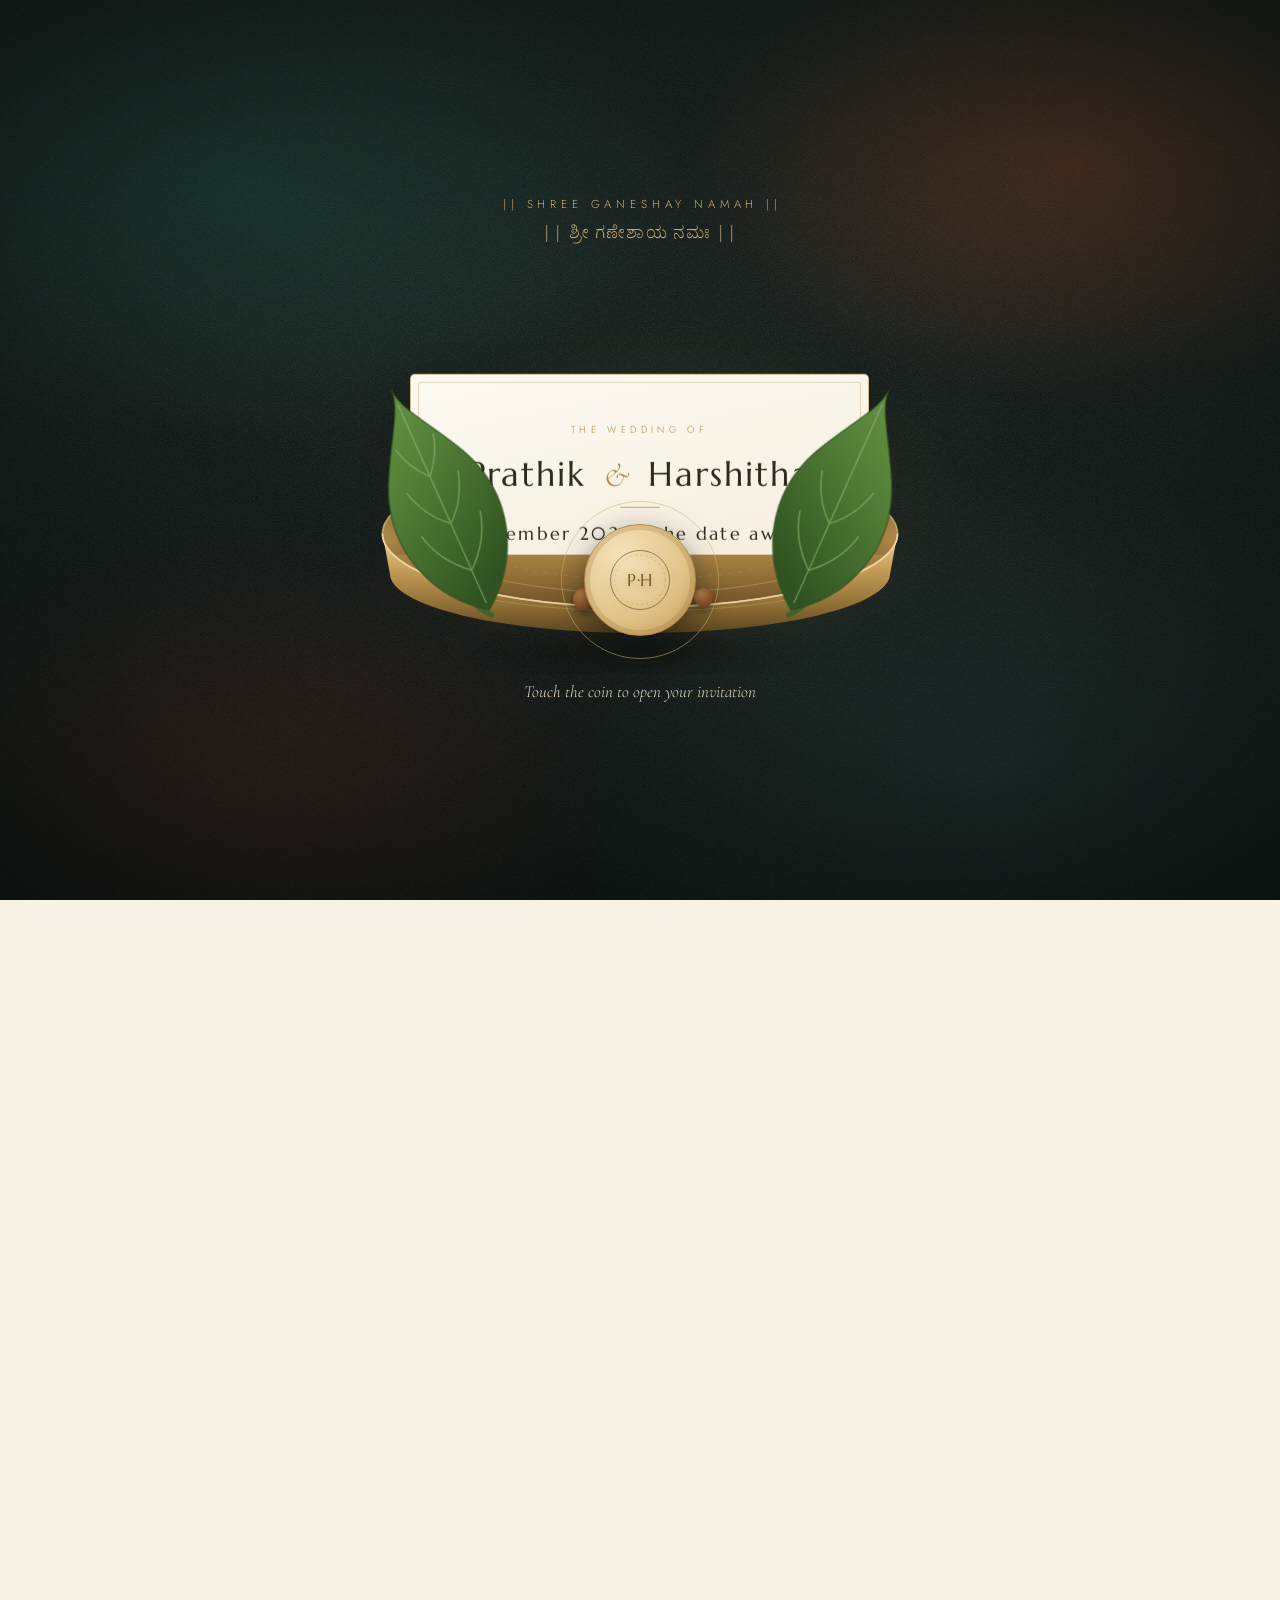
==== commit 253d9c9b: "left line alignment fix left line alignment fix" ====
--- a/index.html
+++ b/index.html
@@ -4,22 +4,22 @@
 <script>document.documentElement.classList.remove("no-js");</script>
 <meta charset="utf-8" />
 <meta name="viewport" content="width=device-width, initial-scale=1, viewport-fit=cover" />
-<title>Harshitha &amp; Prathik — 23 December 2026, Udupi</title>
-<meta name="description" content="Together with their families, Harshitha &amp; Prathik invite you to their wedding — the Dhaare muhurta at 11:28 AM on Wednesday, 23 December 2026, in Udupi, Karnataka." />
+<title>Prathik &amp; Harshitha — 23 December 2026, Udupi</title>
+<meta name="description" content="Together with their families, Prathik &amp; Harshitha invite you to their wedding — the Dhare muhurta at 11:28 AM on Wednesday, 23 December 2026, in Udupi, Karnataka." />
 <meta name="theme-color" content="#12352F" />
 <meta name="color-scheme" content="light" />
 
 <!-- Open Graph / WhatsApp share card -->
 <meta property="og:type" content="website" />
-<meta property="og:site_name" content="Harshitha &amp; Prathik" />
-<meta property="og:title" content="Harshitha &amp; Prathik — 23 December 2026, Udupi" />
-<meta property="og:description" content="Arashina · Madhrengi · Dhaare · Reception — Udupi, Karnataka. Please open your invitation." />
+<meta property="og:site_name" content="Prathik &amp; Harshitha" />
+<meta property="og:title" content="Prathik &amp; Harshitha — 23 December 2026, Udupi" />
+<meta property="og:description" content="Madhrengi · Arishina · Dhare · Reception — Mangaluru &amp; Udupi, Karnataka. Please open your invitation." />
 <meta property="og:image" content="assets/og-image.jpg" />
 <meta property="og:image:width" content="1200" />
 <meta property="og:image:height" content="630" />
 <meta property="og:locale" content="en_IN" />
 <meta name="twitter:card" content="summary_large_image" />
-<meta name="twitter:title" content="Harshitha &amp; Prathik — 23 December 2026, Udupi" />
+<meta name="twitter:title" content="Prathik &amp; Harshitha — 23 December 2026, Udupi" />
 <meta name="twitter:description" content="Four gatherings across two days. Please open your invitation." />
 <meta name="twitter:image" content="assets/og-image.jpg" />
 
@@ -495,9 +495,6 @@
 .event[data-tint="dhare"]     .ev-body{background:linear-gradient(160deg,#FBF6EE,#F4E8DC)}
 .event[data-tint="reception"] .ev-body{background:linear-gradient(165deg,#153B34,#102B26);color:var(--shell)}
 .event[data-tint="madhrengi"] .ev-desc,.event[data-tint="reception"] .ev-desc{color:#C9BEB0}
-.event[data-tint="madhrengi"] .ev-note,.event[data-tint="reception"] .ev-note{color:#C9BEB0}
-.event[data-tint="madhrengi"] .ev-tag,.event[data-tint="reception"] .ev-tag,
-.event[data-tint="madhrengi"] .ev-note small,.event[data-tint="reception"] .ev-note small{color:var(--gold-soft)}
 .event[data-tint="reception"] .ev-desc{color:#B9CBBF}
 .event[data-tint="madhrengi"] .ev-meta dt,.event[data-tint="reception"] .ev-meta dt{color:var(--gold-soft)}
 .event[data-tint="madhrengi"] .ev-motif svg,.event[data-tint="reception"] .ev-motif svg{stroke:var(--gold-soft)}
@@ -518,13 +515,7 @@
   font-family:var(--serif);font-weight:400;font-size:clamp(40px,5.4vw,82px);
   line-height:1.06;letter-spacing:.03em;margin-bottom:24px;
 }
-.ev-tag{font-family:var(--serif-soft);font-style:italic;font-size:18px;line-height:1.5;
-  color:var(--gold);max-width:34ch;margin:-8px 0 24px}
 .ev-desc{font-size:15px;line-height:1.8;color:var(--ink-soft);max-width:44ch;margin-bottom:34px}
-.ev-note{font-family:var(--serif-soft);font-style:italic;font-size:15.5px;line-height:1.7;
-  color:var(--ink-soft);max-width:44ch;margin-bottom:30px}
-.ev-note small{display:block;font-family:var(--sans);font-style:normal;font-size:10px;
-  letter-spacing:.3em;text-transform:uppercase;color:var(--gold);margin-top:14px}
 .ev-meta{display:grid;grid-template-columns:max-content 1fr;gap:12px 26px;font-size:14.5px;max-width:470px;margin-bottom:32px}
 .ev-meta dt{font-size:10px;letter-spacing:.32em;text-transform:uppercase;color:var(--gold);padding-top:5px}
 .ev-meta dd{font-family:var(--serif);font-size:18.5px;letter-spacing:.04em}
@@ -930,7 +921,6 @@
   .hero h1.display{font-size:32px}
   .hero-sub .place{letter-spacing:.2em}
   .ev-body h3{font-size:34px}
-  .ev-tag{font-size:16px}
   .s-date{font-size:38px}
 }
 
@@ -960,7 +950,7 @@
   .event{display:block!important;min-height:0!important;page-break-inside:avoid}
   .ev-body{background:#fff!important;color:#000!important;padding:10px 0!important}
   .ev-body h3{font-size:20pt!important;margin-bottom:8px!important}
-  .ev-ghost,.ev-motif,.ev-desc,.ev-tag,.ev-note{display:none!important}
+  .ev-ghost,.ev-motif,.ev-desc{display:none!important}
   .hero{min-height:0!important;padding:0 0 18px!important}
   .hero h1.display{font-size:30pt!important}
   .hero-arch{width:150px!important}
@@ -1020,7 +1010,7 @@
         <div class="inv-card" id="invCard" role="button" tabindex="0" aria-label="Open the invitation card">
           <div class="card-face card-front">
             <span class="c-eyebrow">The Wedding Of</span>
-            <span class="c-names" id="cardNames">Harshitha <em class="amp">&amp;</em> Prathik</span>
+            <span class="c-names" id="cardNames">Prathik <em class="amp">&amp;</em> Harshitha</span>
             <span class="c-rule"></span>
             <span class="c-date" id="cardDate">December 2026 · the date awaits</span>
             <span class="c-venue" id="cardVenue">Udupi · Karnataka</span>
@@ -1118,7 +1108,7 @@
     </div>
 
     <h1 class="display">
-      <span class="line"><span><span class="hero-name" id="nameA">Harshitha</span><em class="amp hero-amp">&amp;</em><span class="hero-name" id="nameB">Prathik</span></span></span>
+      <span class="line"><span><span class="hero-name" id="nameA">Prathik</span><em class="amp hero-amp">&amp;</em><span class="hero-name" id="nameB">Harshitha</span></span></span>
     </h1>
 
     <div class="hero-sub">
@@ -1158,7 +1148,7 @@
     <div class="scratch-under">
       <span class="s-eyebrow">Save The Date</span>
       <span class="s-date" id="sDate">23 December 2026</span>
-      <span class="s-muhurat" id="sMuhurat">Dhaare Muhurta · 11:28 AM</span>
+      <span class="s-muhurat" id="sMuhurat">Dhare Muhurta · 11:28 AM</span>
     </div>
     <canvas id="scratchCv" aria-label="Scratch to reveal the wedding date"></canvas>
   </div>
@@ -1177,7 +1167,7 @@
 
   <div class="count-foot">
     <span class="rule"></span>
-    <p id="cdFoot">Until the dhaare in Udupi</p>
+    <p id="cdFoot">Until the dhare in Udupi</p>
   </div>
 </section>
 
@@ -1242,13 +1232,13 @@
 <!-- ===================== CLOSING ===================== -->
 <section class="closing dark">
   <div class="frame" data-art="closing" data-img="assets/closing.jpg" data-parallax="8"><div class="veil"></div></div>
-  <blockquote class="line"><span id="closingQuote">&ldquo;Whatever the tide brings — we want to meet it beside you.&rdquo;<small id="closingBy">Harshitha &amp; Prathik</small></span></blockquote>
+  <blockquote class="line"><span id="closingQuote">&ldquo;Whatever the tide brings — we want to meet it beside you.&rdquo;<small id="closingBy">Prathik &amp; Harshitha</small></span></blockquote>
 </section>
 
 <!-- ===================== FOOTER ===================== -->
 <footer>
   <div class="mono" id="footMono"></div>
-  <p class="names" id="footNames">Harshitha &amp; Prathik</p>
+  <p class="names" id="footNames">Prathik &amp; Harshitha</p>
   <p class="tag" id="hashtag">#pHmatched</p>
   <p class="kan fkan" id="footKan">ಶುಭಂ ಭವತು</p>
   <button class="fshare" id="shareBtn">Share this invitation <svg aria-hidden="true"><use href="#i-share"/></svg></button>
@@ -1272,9 +1262,9 @@
   groom:  "Prathik",
   brideFull: "Harshitha Karkera",
   groomFull: "Prathik Suvarna",
-  monogram: "H·P",
+  monogram: "P·H",
   // which name leads everywhere the pair is shown: "groom" or "bride"
-  nameOrder: "bride",                     // shown on the coin, card back and footer
+  nameOrder: "groom",                     // shown on the coin, card back and footer
   city:   "Udupi · Karnataka",
   hashtag:"#pHmatched",
 
@@ -1286,8 +1276,8 @@
   muhurta:      "2026-12-23T11:28:00+05:30", // drives the countdown
   dateLabel:    "23 December 2026",
   dateTease:    "December 2026",                // shown before the scratch reveal
-  muhurtaShort: "Dhaare Muhurta · 11:28 AM",
-  countdownFoot:"Until the dhaare in Udupi",
+  muhurtaShort: "Dhare Muhurta · 11:28 AM",
+  countdownFoot:"Until the dhare in Udupi",
 
   /* ---------- where the wishes wall posts ---------- */
   // "" = DEMO MODE (saves to this browser only, nothing leaves the device).
@@ -1302,42 +1292,34 @@
   /* ---------- the venue of the wedding day ---------- */
   venue: {
     name: "Townhall Udupi",
-    addr: "Sri Aroor Lakshminarayana Rao Memorial Town Hall, Brahmagiri, Udupi. The dhaare is poured here, and the reception follows in the same hall.",
+    addr: "Sri Aroor Lakshminarayana Rao Memorial Town Hall, Brahmagiri, Udupi. The dhare is poured here, and the reception follows in the same hall.",
     maps: "Sri Aroor Lakshminarayana Rao Memorial Hall, Udupi"
   },
 
   /* ---------- the celebrations ---------- */
   events: [
-    { key:"arishina", kan:"ಸೂರ್ಯಕಾಂತಿಯ ಅರಶಿನ ಶಾಸ್ತ್ರ", ghost:"ಅರಶಿನ",
-      name:"Suryakanthiya Arashina Shasthra", art:"evArishina", img:"assets/event-arishina.jpg",
-      tag:"A golden morning of love, blessings and beautiful beginnings",
-      desc:"With the first rays of sunshine and the golden glow of haldi, we invite you to join us for a morning filled with love, laughter and blessings.",
-      date:"Monday, 21 December 2026", time:"8:00 AM onwards",
-      venue:"Radhakrupa", venueSub:"Padukere, Udupi",
-      dress:"Yellow",
-      dressSub:"Come dressed in your brightest shades of sunshine and add to our golden celebration.",
-      note:"Let us bloom, glow and celebrate together.",
-      sign:"Suryakanthi · Arashina · Sambhrama",
-      maps:"Radhakrupa, Padukere, Udupi", mapsLink:"https://maps.app.goo.gl/vQLzjzxWoLABZqrv6",
-      start:"2026-12-21T08:00:00+05:30", end:"2026-12-21T12:00:00+05:30" },
-
     { key:"madhrengi", kan:"ಮಧರೆಂಗಿ", ghost:"ಮಧರೆಂಗಿ",
-      name:"The Madhrengi Night", art:"evMadhrengi", img:"assets/event-madhrengi.jpg",
-      tag:"Bling & Beats",
-      desc:"Let the music play, the lights sparkle, and the celebrations begin. With hearts full of joy and excitement, we invite you to join us for an evening of dance, music, laughter and endless sparkle.",
+      name:"Madhrengi", art:"evMadhrengi", img:"assets/event-madhrengi.jpg",
+      desc:"Let the music play, the lights sparkle, and the celebrations begin! With hearts full of joy and excitement, we invite you to join us for an evening of dance, music, laughter & endless sparkle of the madrengi event.",
       date:"Monday, 21 December 2026", time:"7:00 PM onwards",
-      venue:"Radhakrupa", venueSub:"Padukere, Udupi",
-      dress:"Bling & Glam",
-      note:"Your presence will make our celebration sparkle even brighter.",
-      maps:"Radhakrupa, Padukere, Udupi", mapsLink:"https://maps.app.goo.gl/vQLzjzxWoLABZqrv6",
-      start:"2026-12-21T19:00:00+05:30", end:"2026-12-21T23:00:00+05:30" },
-
-    { key:"dhare", kan:"ಧಾರೆ ಏರಿ ಕೊಡುವ ಶುಭ ಗಳಿಗೆ", ghost:"ಧಾರೆ",
-      name:"Dhaare", art:"evDhare", img:"assets/event-dhare.jpg",
-      tag:"An auspicious moment",
-      desc:"As sacred water flows, two lives are blessed to flow together. A promise is made, a new journey begins, and the Karimani is tied as a sacred mark of love, commitment, and togetherness.",
-      note:"A cherished moment where two hearts unite, embracing a lifetime of shared dreams, love, and blessings.",
-      date:"Wednesday, 23 December 2026", time:"Dhaare Muhurta 11:28 AM",
+      venue:"Hotel Pooja Parivar", venueSub:"Kinnigoli Road, Haleangadi",
+      dress:"",
+      maps:"Hotel Pooja Parivar, Haleangadi",
+      start:"2026-12-22T18:00:00+05:30", end:"2026-12-22T23:00:00+05:30" },
+
+    { key:"arishina", kan:"ಅರಿಶಿನ", ghost:"ಅರಿಶಿನ",
+      name:"Arishina Shastra", art:"evArishina", img:"assets/event-arishina.jpg",
+      desc:"Turmeric, coconut oil and a great deal of laughter, before the sun is properly up. The elders anoint him, the youngsters make sure none of it stays neat, and nobody leaves unmarked.",
+      date:"Wednesday, 23 December 2026", time:"6:30 AM onwards",
+      venue:"Panchawati House", venueSub:"Mukka Checkpost, Mangaluru",
+      dress:"",
+      maps:"Mukka Checkpost, Mangaluru",
+      start:"2026-12-23T06:30:00+05:30", end:"2026-12-23T09:00:00+05:30" },
+
+    { key:"dhare", kan:"ದಾರೆ", ghost:"ದಾರೆ",
+      name:"Dhare", art:"evDhare", img:"assets/event-dhare.jpg",
+      desc:"The heart of it. A gold nanya rests in Harshitha's palm, Prathik's hands close over hers, and her parents pour the holy water from the chembu — the kombu sounds, and the mangalsutra is tied.",
+      date:"Wednesday, 23 December 2026", time:"Dhare Muhurta 11:28 AM",
       venue:"Townhall Udupi", venueSub:"Sri Aroor Lakshminarayana Rao Memorial Town Hall · Brahmagiri, Udupi",
       dress:"Traditional",
       maps:"Sri Aroor Lakshminarayana Rao Memorial Hall, Udupi",
@@ -1356,7 +1338,7 @@
   /* ---------- seed wishes (a wall is never shown empty) ---------- */
   seedWishes: [
     { name:"Sharada Kamath", when:"4 Sep 2026",
-      msg:"May the water poured at your dhaare keep you cool-headed and warm-hearted for the rest of your lives. We have watched you grow up, Harshitha \u2014 bringing Prathik home is the best thing you have done yet." },
+      msg:"May the water poured at your dhare keep you cool-headed and warm-hearted for the rest of your lives. We have watched you grow up, Prathik \u2014 bringing Harshitha home is the best thing you have done yet." },
     { name:"Deepika Rai", when:"12 Sep 2026",
       msg:"Harshitha, I have never seen you laugh the way you do around him. That is all a friend really needs to know. A lifetime of it to you both." },
     { name:"Sudhakar & Vasanthi Pai", when:"19 Sep 2026",
@@ -1377,8 +1359,6 @@
   .replace(/&/g,"&amp;").replace(/</g,"&lt;").replace(/>/g,"&gt;")
   .replace(/"/g,"&quot;").replace(/'/g,"&#39;");
 const mapsUrl = q => "https://www.google.com/maps/search/?api=1&query=" + encodeURIComponent(q);
-/* An event may pin its own Google Maps link; otherwise we search for the landmark. */
-const evMapsUrl = ev => ev.mapsLink || mapsUrl(ev.maps);
 const REDUCED = window.matchMedia("(prefers-reduced-motion: reduce)").matches;
 const params  = new URLSearchParams(location.search);
 
@@ -1918,19 +1898,15 @@
         '<div class="ev-idx">' + ROMAN[i] + ' of ' + ROMAN[n - 1] + '</div>' +
         '<div class="kan ev-kan line"><span>' + esc(ev.kan) + '</span></div>' +
         '<h3 class="line"><span>' + esc(ev.name) + '</span></h3>' +
-        (ev.tag ? '<p class="ev-tag">' + esc(ev.tag) + '</p>' : '') +
         '<p class="ev-desc">' + esc(ev.desc) + '</p>' +
         '<dl class="ev-meta">' +
           '<dt>Date</dt><dd>' + esc(ev.date) + '</dd>' +
           '<dt>Time</dt><dd>' + esc(ev.time) + '</dd>' +
           '<dt>Venue</dt><dd>' + esc(ev.venue) + '<small>' + esc(ev.venueSub) + '</small></dd>' +
-          (ev.dress ? '<dt>Dress</dt><dd>' + esc(ev.dress) +
-            (ev.dressSub ? '<small>' + esc(ev.dressSub) + '</small>' : '') + '</dd>' : '') +
+          (ev.dress ? '<dt>Dress</dt><dd>' + esc(ev.dress) + '</dd>' : '') +
         '</dl>' +
-        (ev.note ? '<p class="ev-note">' + esc(ev.note) +
-          (ev.sign ? '<small>' + esc(ev.sign) + '</small>' : '') + '</p>' : '') +
         '<div class="ev-actions">' +
-          '<a class="ev-act" target="_blank" rel="noopener" href="' + evMapsUrl(ev) + '"><svg aria-hidden="true"><use href="#i-pin"/></svg>Directions</a>' +
+          '<a class="ev-act" target="_blank" rel="noopener" href="' + mapsUrl(ev.maps) + '"><svg aria-hidden="true"><use href="#i-pin"/></svg>Directions</a>' +
           '<button class="ev-act" type="button" data-ics="' + i + '"><svg aria-hidden="true"><use href="#i-cal"/></svg>Add to calendar</button>' +
           '<a class="ev-act" target="_blank" rel="noopener" href="' + gcalUrl(ev) + '"><svg aria-hidden="true"><use href="#i-cal"/></svg>Google Calendar</a>' +
         '</div>' +
@@ -2303,7 +2279,7 @@
     revealFrame(f);
   });
 
-  const soft = ".ev-tag,.ev-desc,.ev-note,.ev-meta,.ev-actions,.ev-idx,.venue-panel .addr,.venue-panel .btn," +
+  const soft = ".ev-desc,.ev-meta,.ev-actions,.ev-idx,.venue-panel .addr,.venue-panel .btn," +
                ".wish-form,.wish,.scratch-wrap,.scratch-skip,.count-foot";
   $$(soft).forEach(function (el) {
     reveal(el, el, "translateY(30px)", "translateY(0)", 1150);
@@ -2628,7 +2604,7 @@
     "TZOFFSETFROM:+0530", "TZOFFSETTO:+0530", "TZNAME:IST", "END:STANDARD", "END:VTIMEZONE"];
   list.forEach(function (ev, i) {
     const desc = ev.desc.replace(/[,;]/g, "\\$&") +
-      (ev.dress ? "\\n\\nDress: " + ev.dress : "") + "\\n" + evMapsUrl(ev);
+      (ev.dress ? "\\n\\nDress: " + ev.dress : "") + "\\n" + mapsUrl(ev.maps);
     s = s.concat([
       "BEGIN:VEVENT",
       "UID:" + ev.key + "-" + icsStamp(ev.start) + "-" + i + "@wedding.invite",
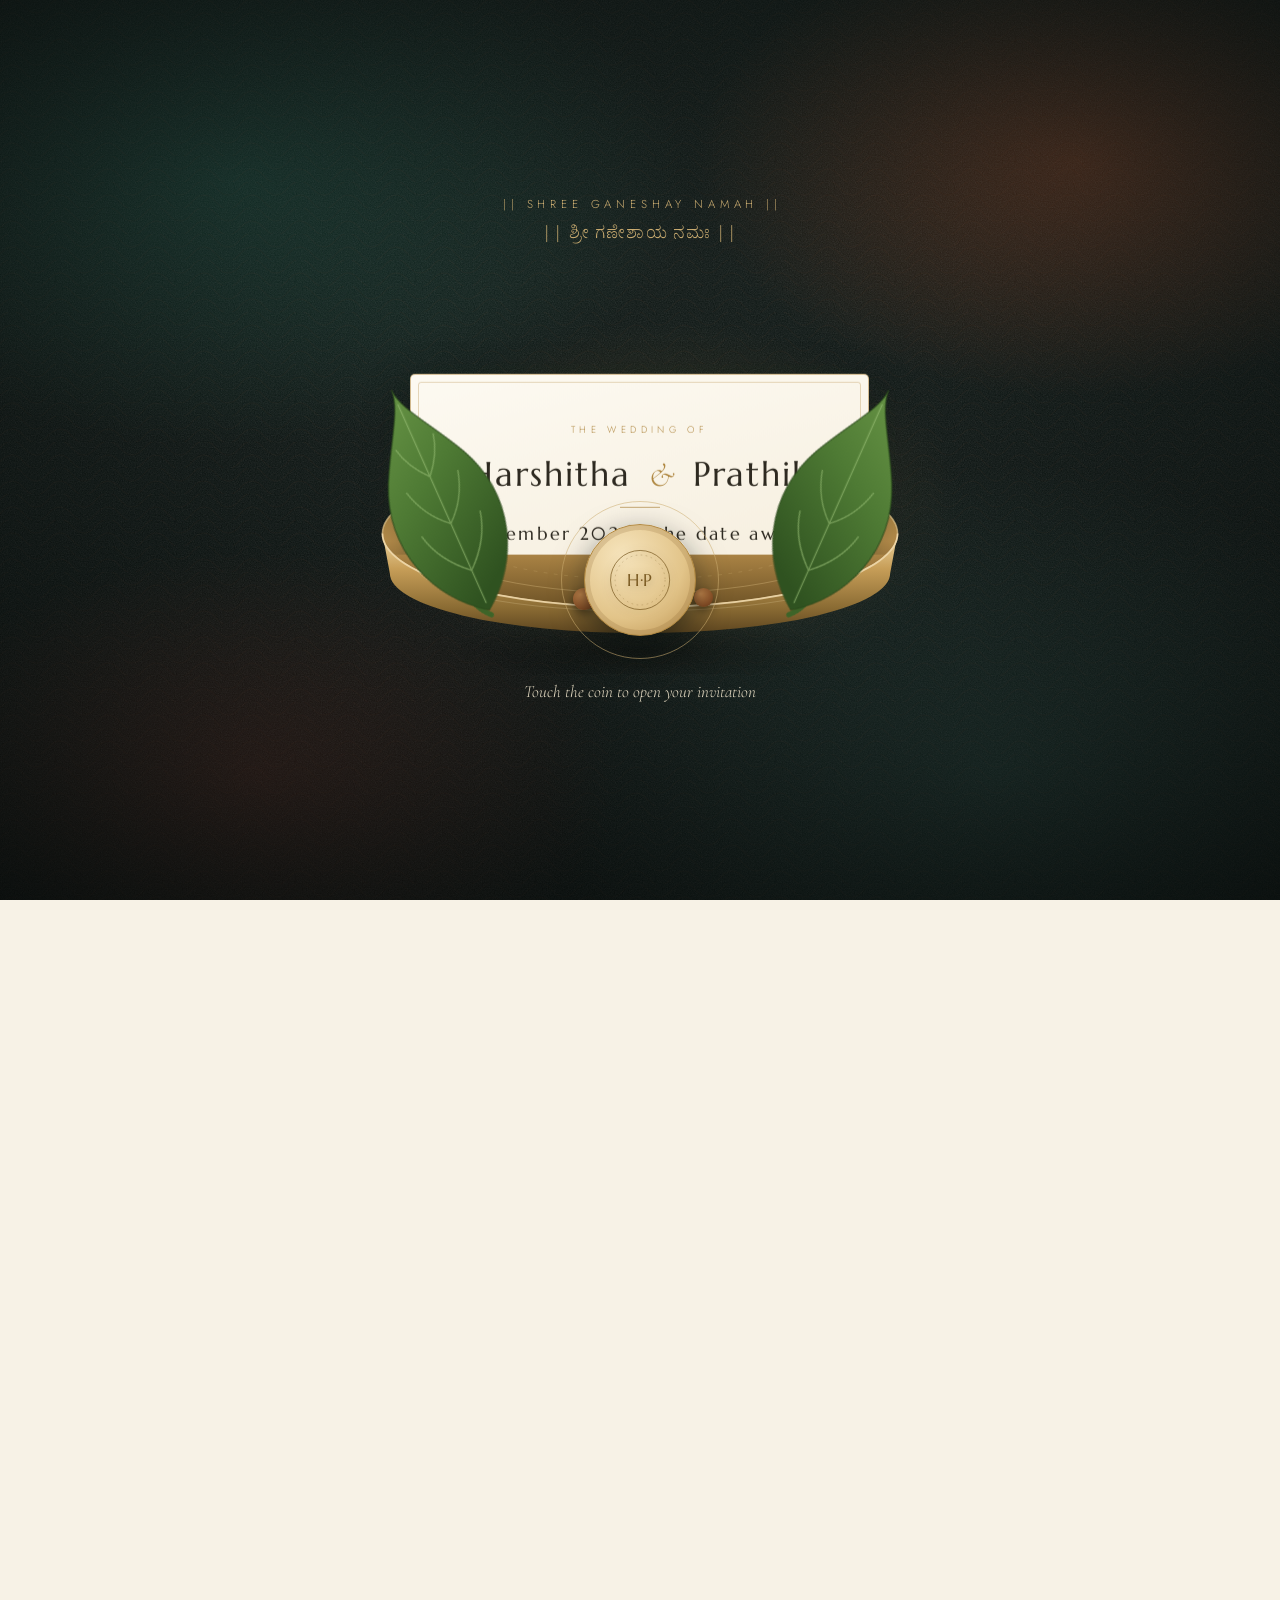
==== commit b64214e1: "Fixing index.html file Fixing index.html file" ====
--- a/index.html
+++ b/index.html
@@ -4,22 +4,22 @@
 <script>document.documentElement.classList.remove("no-js");</script>
 <meta charset="utf-8" />
 <meta name="viewport" content="width=device-width, initial-scale=1, viewport-fit=cover" />
-<title>Prathik &amp; Harshitha — 23 December 2026, Udupi</title>
-<meta name="description" content="Together with their families, Prathik &amp; Harshitha invite you to their wedding — the Dhare muhurta at 11:28 AM on Wednesday, 23 December 2026, in Udupi, Karnataka." />
+<title>Harshitha &amp; Prathik — 23 December 2026, Udupi</title>
+<meta name="description" content="Together with their families, Harshitha &amp; Prathik invite you to their wedding — the Dhaare muhurta at 11:28 AM on Wednesday, 23 December 2026, in Udupi, Karnataka." />
 <meta name="theme-color" content="#12352F" />
 <meta name="color-scheme" content="light" />
 
 <!-- Open Graph / WhatsApp share card -->
 <meta property="og:type" content="website" />
-<meta property="og:site_name" content="Prathik &amp; Harshitha" />
-<meta property="og:title" content="Prathik &amp; Harshitha — 23 December 2026, Udupi" />
-<meta property="og:description" content="Madhrengi · Arishina · Dhare · Reception — Mangaluru &amp; Udupi, Karnataka. Please open your invitation." />
+<meta property="og:site_name" content="Harshitha &amp; Prathik" />
+<meta property="og:title" content="Harshitha &amp; Prathik — 23 December 2026, Udupi" />
+<meta property="og:description" content="Arashina · Madhrengi · Dhaare · Reception — Udupi, Karnataka. Please open your invitation." />
 <meta property="og:image" content="assets/og-image.jpg" />
 <meta property="og:image:width" content="1200" />
 <meta property="og:image:height" content="630" />
 <meta property="og:locale" content="en_IN" />
 <meta name="twitter:card" content="summary_large_image" />
-<meta name="twitter:title" content="Prathik &amp; Harshitha — 23 December 2026, Udupi" />
+<meta name="twitter:title" content="Harshitha &amp; Prathik — 23 December 2026, Udupi" />
 <meta name="twitter:description" content="Four gatherings across two days. Please open your invitation." />
 <meta name="twitter:image" content="assets/og-image.jpg" />
 
@@ -477,16 +477,19 @@
 .event .ev-photo .frame{position:absolute;inset:0;border-radius:0}
 .event:nth-of-type(even) .ev-photo{order:2}
 .ev-body{
+  /* the side gutter: the hairline below tracks it so the two never collide */
+  --ev-gutter:clamp(26px,6vw,100px);
   display:flex;flex-direction:column;justify-content:center;
-  padding:clamp(54px,7vw,110px) clamp(26px,6vw,100px);
+  padding:clamp(54px,7vw,110px) var(--ev-gutter);
   position:relative;background:var(--shell);overflow:hidden;
 }
 .ev-body::before{
   content:"";position:absolute;top:26px;bottom:26px;width:1px;z-index:1;
   background:linear-gradient(180deg,transparent,rgba(176,136,66,.5),transparent);
 }
-.event:nth-of-type(odd) .ev-body::before{left:26px}
-.event:nth-of-type(even) .ev-body::before{right:26px}
+/* 26px while the gutter is roomy; slides in once it would crowd the text */
+.event:nth-of-type(odd) .ev-body::before{left:min(26px,calc(var(--ev-gutter) - 12px))}
+.event:nth-of-type(even) .ev-body::before{right:min(26px,calc(var(--ev-gutter) - 12px))}
 .ev-body>*{position:relative;z-index:2}
 
 .event[data-tint="nischaya"]  .ev-body{background:linear-gradient(160deg,#F0F4E6,#E4EDD6)}
@@ -495,6 +498,9 @@
 .event[data-tint="dhare"]     .ev-body{background:linear-gradient(160deg,#FBF6EE,#F4E8DC)}
 .event[data-tint="reception"] .ev-body{background:linear-gradient(165deg,#153B34,#102B26);color:var(--shell)}
 .event[data-tint="madhrengi"] .ev-desc,.event[data-tint="reception"] .ev-desc{color:#C9BEB0}
+.event[data-tint="madhrengi"] .ev-note,.event[data-tint="reception"] .ev-note{color:#C9BEB0}
+.event[data-tint="madhrengi"] .ev-tag,.event[data-tint="reception"] .ev-tag,
+.event[data-tint="madhrengi"] .ev-note small,.event[data-tint="reception"] .ev-note small{color:var(--gold-soft)}
 .event[data-tint="reception"] .ev-desc{color:#B9CBBF}
 .event[data-tint="madhrengi"] .ev-meta dt,.event[data-tint="reception"] .ev-meta dt{color:var(--gold-soft)}
 .event[data-tint="madhrengi"] .ev-motif svg,.event[data-tint="reception"] .ev-motif svg{stroke:var(--gold-soft)}
@@ -515,7 +521,13 @@
   font-family:var(--serif);font-weight:400;font-size:clamp(40px,5.4vw,82px);
   line-height:1.06;letter-spacing:.03em;margin-bottom:24px;
 }
+.ev-tag{font-family:var(--serif-soft);font-style:italic;font-size:18px;line-height:1.5;
+  color:var(--gold);max-width:34ch;margin:-8px 0 24px}
 .ev-desc{font-size:15px;line-height:1.8;color:var(--ink-soft);max-width:44ch;margin-bottom:34px}
+.ev-note{font-family:var(--serif-soft);font-style:italic;font-size:15.5px;line-height:1.7;
+  color:var(--ink-soft);max-width:44ch;margin-bottom:30px}
+.ev-note small{display:block;font-family:var(--sans);font-style:normal;font-size:10px;
+  letter-spacing:.3em;text-transform:uppercase;color:var(--gold);margin-top:14px}
 .ev-meta{display:grid;grid-template-columns:max-content 1fr;gap:12px 26px;font-size:14.5px;max-width:470px;margin-bottom:32px}
 .ev-meta dt{font-size:10px;letter-spacing:.32em;text-transform:uppercase;color:var(--gold);padding-top:5px}
 .ev-meta dd{font-family:var(--serif);font-size:18.5px;letter-spacing:.04em}
@@ -885,7 +897,7 @@
   nav .links{gap:clamp(11px,1.9vw,22px)}
   nav .links a{font-size:10.5px;letter-spacing:.2em}
   nav .brand{font-size:18px}
-  .ev-body{padding:clamp(44px,5.4vw,74px) clamp(26px,4.6vw,58px)}
+  .ev-body{--ev-gutter:clamp(26px,4.6vw,58px);padding:clamp(44px,5.4vw,74px) var(--ev-gutter)}
   .ev-body h3{font-size:clamp(34px,4.4vw,56px)}
   .ev-meta{gap:11px 20px}
 }
@@ -894,7 +906,7 @@
 @media (max-width:400px) {
   section{padding-left:18px;padding-right:18px}
   .c-date{font-size:11px;letter-spacing:.04em}
-  .ev-body{padding:46px 20px}
+  .ev-body{--ev-gutter:20px;padding:46px var(--ev-gutter)}
   .ev-meta{gap:10px 16px;font-size:14px}
   .ev-meta dd{font-size:17px}
   .ev-actions{gap:9px}
@@ -921,6 +933,7 @@
   .hero h1.display{font-size:32px}
   .hero-sub .place{letter-spacing:.2em}
   .ev-body h3{font-size:34px}
+  .ev-tag{font-size:16px}
   .s-date{font-size:38px}
 }
 
@@ -950,7 +963,7 @@
   .event{display:block!important;min-height:0!important;page-break-inside:avoid}
   .ev-body{background:#fff!important;color:#000!important;padding:10px 0!important}
   .ev-body h3{font-size:20pt!important;margin-bottom:8px!important}
-  .ev-ghost,.ev-motif,.ev-desc{display:none!important}
+  .ev-ghost,.ev-motif,.ev-desc,.ev-tag,.ev-note{display:none!important}
   .hero{min-height:0!important;padding:0 0 18px!important}
   .hero h1.display{font-size:30pt!important}
   .hero-arch{width:150px!important}
@@ -1010,7 +1023,7 @@
         <div class="inv-card" id="invCard" role="button" tabindex="0" aria-label="Open the invitation card">
           <div class="card-face card-front">
             <span class="c-eyebrow">The Wedding Of</span>
-            <span class="c-names" id="cardNames">Prathik <em class="amp">&amp;</em> Harshitha</span>
+            <span class="c-names" id="cardNames">Harshitha <em class="amp">&amp;</em> Prathik</span>
             <span class="c-rule"></span>
             <span class="c-date" id="cardDate">December 2026 · the date awaits</span>
             <span class="c-venue" id="cardVenue">Udupi · Karnataka</span>
@@ -1108,7 +1121,7 @@
     </div>
 
     <h1 class="display">
-      <span class="line"><span><span class="hero-name" id="nameA">Prathik</span><em class="amp hero-amp">&amp;</em><span class="hero-name" id="nameB">Harshitha</span></span></span>
+      <span class="line"><span><span class="hero-name" id="nameA">Harshitha</span><em class="amp hero-amp">&amp;</em><span class="hero-name" id="nameB">Prathik</span></span></span>
     </h1>
 
     <div class="hero-sub">
@@ -1148,7 +1161,7 @@
     <div class="scratch-under">
       <span class="s-eyebrow">Save The Date</span>
       <span class="s-date" id="sDate">23 December 2026</span>
-      <span class="s-muhurat" id="sMuhurat">Dhare Muhurta · 11:28 AM</span>
+      <span class="s-muhurat" id="sMuhurat">Dhaare Muhurta · 11:28 AM</span>
     </div>
     <canvas id="scratchCv" aria-label="Scratch to reveal the wedding date"></canvas>
   </div>
@@ -1167,7 +1180,7 @@
 
   <div class="count-foot">
     <span class="rule"></span>
-    <p id="cdFoot">Until the dhare in Udupi</p>
+    <p id="cdFoot">Until the dhaare in Udupi</p>
   </div>
 </section>
 
@@ -1232,13 +1245,13 @@
 <!-- ===================== CLOSING ===================== -->
 <section class="closing dark">
   <div class="frame" data-art="closing" data-img="assets/closing.jpg" data-parallax="8"><div class="veil"></div></div>
-  <blockquote class="line"><span id="closingQuote">&ldquo;Whatever the tide brings — we want to meet it beside you.&rdquo;<small id="closingBy">Prathik &amp; Harshitha</small></span></blockquote>
+  <blockquote class="line"><span id="closingQuote">&ldquo;Whatever the tide brings — we want to meet it beside you.&rdquo;<small id="closingBy">Harshitha &amp; Prathik</small></span></blockquote>
 </section>
 
 <!-- ===================== FOOTER ===================== -->
 <footer>
   <div class="mono" id="footMono"></div>
-  <p class="names" id="footNames">Prathik &amp; Harshitha</p>
+  <p class="names" id="footNames">Harshitha &amp; Prathik</p>
   <p class="tag" id="hashtag">#pHmatched</p>
   <p class="kan fkan" id="footKan">ಶುಭಂ ಭವತು</p>
   <button class="fshare" id="shareBtn">Share this invitation <svg aria-hidden="true"><use href="#i-share"/></svg></button>
@@ -1262,9 +1275,9 @@
   groom:  "Prathik",
   brideFull: "Harshitha Karkera",
   groomFull: "Prathik Suvarna",
-  monogram: "P·H",
+  monogram: "H·P",
   // which name leads everywhere the pair is shown: "groom" or "bride"
-  nameOrder: "groom",                     // shown on the coin, card back and footer
+  nameOrder: "bride",                     // shown on the coin, card back and footer
   city:   "Udupi · Karnataka",
   hashtag:"#pHmatched",
 
@@ -1276,8 +1289,8 @@
   muhurta:      "2026-12-23T11:28:00+05:30", // drives the countdown
   dateLabel:    "23 December 2026",
   dateTease:    "December 2026",                // shown before the scratch reveal
-  muhurtaShort: "Dhare Muhurta · 11:28 AM",
-  countdownFoot:"Until the dhare in Udupi",
+  muhurtaShort: "Dhaare Muhurta · 11:28 AM",
+  countdownFoot:"Until the dhaare in Udupi",
 
   /* ---------- where the wishes wall posts ---------- */
   // "" = DEMO MODE (saves to this browser only, nothing leaves the device).
@@ -1292,34 +1305,42 @@
   /* ---------- the venue of the wedding day ---------- */
   venue: {
     name: "Townhall Udupi",
-    addr: "Sri Aroor Lakshminarayana Rao Memorial Town Hall, Brahmagiri, Udupi. The dhare is poured here, and the reception follows in the same hall.",
+    addr: "Sri Aroor Lakshminarayana Rao Memorial Town Hall, Brahmagiri, Udupi. The dhaare is poured here, and the reception follows in the same hall.",
     maps: "Sri Aroor Lakshminarayana Rao Memorial Hall, Udupi"
   },
 
   /* ---------- the celebrations ---------- */
   events: [
+    { key:"arishina", kan:"ಸೂರ್ಯಕಾಂತಿಯ ಅರಶಿನ ಶಾಸ್ತ್ರ", ghost:"ಅರಶಿನ",
+      name:"Suryakanthiya Arashina Shasthra", art:"evArishina", img:"assets/event-arishina.jpg",
+      tag:"A golden morning of love, blessings and beautiful beginnings",
+      desc:"With the first rays of sunshine and the golden glow of haldi, we invite you to join us for a morning filled with love, laughter and blessings.",
+      date:"Monday, 21 December 2026", time:"8:00 AM onwards",
+      venue:"Radhakrupa", venueSub:"Padukere, Udupi",
+      dress:"Yellow",
+      dressSub:"Come dressed in your brightest shades of sunshine and add to our golden celebration.",
+      note:"Let us bloom, glow and celebrate together.",
+      sign:"Suryakanthi · Arashina · Sambhrama",
+      maps:"Radhakrupa, Padukere, Udupi", mapsLink:"https://maps.app.goo.gl/vQLzjzxWoLABZqrv6",
+      start:"2026-12-21T08:00:00+05:30", end:"2026-12-21T12:00:00+05:30" },
+
     { key:"madhrengi", kan:"ಮಧರೆಂಗಿ", ghost:"ಮಧರೆಂಗಿ",
-      name:"Madhrengi", art:"evMadhrengi", img:"assets/event-madhrengi.jpg",
-      desc:"Let the music play, the lights sparkle, and the celebrations begin! With hearts full of joy and excitement, we invite you to join us for an evening of dance, music, laughter & endless sparkle of the madrengi event.",
+      name:"The Madhrengi Night", art:"evMadhrengi", img:"assets/event-madhrengi.jpg",
+      tag:"Bling & Beats",
+      desc:"Let the music play, the lights sparkle, and the celebrations begin. With hearts full of joy and excitement, we invite you to join us for an evening of dance, music, laughter and endless sparkle.",
       date:"Monday, 21 December 2026", time:"7:00 PM onwards",
-      venue:"Hotel Pooja Parivar", venueSub:"Kinnigoli Road, Haleangadi",
-      dress:"",
-      maps:"Hotel Pooja Parivar, Haleangadi",
-      start:"2026-12-22T18:00:00+05:30", end:"2026-12-22T23:00:00+05:30" },
-
-    { key:"arishina", kan:"ಅರಿಶಿನ", ghost:"ಅರಿಶಿನ",
-      name:"Arishina Shastra", art:"evArishina", img:"assets/event-arishina.jpg",
-      desc:"Turmeric, coconut oil and a great deal of laughter, before the sun is properly up. The elders anoint him, the youngsters make sure none of it stays neat, and nobody leaves unmarked.",
-      date:"Wednesday, 23 December 2026", time:"6:30 AM onwards",
-      venue:"Panchawati House", venueSub:"Mukka Checkpost, Mangaluru",
-      dress:"",
-      maps:"Mukka Checkpost, Mangaluru",
-      start:"2026-12-23T06:30:00+05:30", end:"2026-12-23T09:00:00+05:30" },
-
-    { key:"dhare", kan:"ದಾರೆ", ghost:"ದಾರೆ",
-      name:"Dhare", art:"evDhare", img:"assets/event-dhare.jpg",
-      desc:"The heart of it. A gold nanya rests in Harshitha's palm, Prathik's hands close over hers, and her parents pour the holy water from the chembu — the kombu sounds, and the mangalsutra is tied.",
-      date:"Wednesday, 23 December 2026", time:"Dhare Muhurta 11:28 AM",
+      venue:"Radhakrupa", venueSub:"Padukere, Udupi",
+      dress:"Bling & Glam",
+      note:"Your presence will make our celebration sparkle even brighter.",
+      maps:"Radhakrupa, Padukere, Udupi", mapsLink:"https://maps.app.goo.gl/vQLzjzxWoLABZqrv6",
+      start:"2026-12-21T19:00:00+05:30", end:"2026-12-21T23:00:00+05:30" },
+
+    { key:"dhare", kan:"ಧಾರೆ ಏರಿ ಕೊಡುವ ಶುಭ ಗಳಿಗೆ", ghost:"ಧಾರೆ",
+      name:"Dhaare", art:"evDhare", img:"assets/event-dhare.jpg",
+      tag:"An auspicious moment",
+      desc:"As sacred water flows, two lives are blessed to flow together. A promise is made, a new journey begins, and the Karimani is tied as a sacred mark of love, commitment, and togetherness.",
+      note:"A cherished moment where two hearts unite, embracing a lifetime of shared dreams, love, and blessings.",
+      date:"Wednesday, 23 December 2026", time:"Dhaare Muhurta 11:28 AM",
       venue:"Townhall Udupi", venueSub:"Sri Aroor Lakshminarayana Rao Memorial Town Hall · Brahmagiri, Udupi",
       dress:"Traditional",
       maps:"Sri Aroor Lakshminarayana Rao Memorial Hall, Udupi",
@@ -1338,7 +1359,7 @@
   /* ---------- seed wishes (a wall is never shown empty) ---------- */
   seedWishes: [
     { name:"Sharada Kamath", when:"4 Sep 2026",
-      msg:"May the water poured at your dhare keep you cool-headed and warm-hearted for the rest of your lives. We have watched you grow up, Prathik \u2014 bringing Harshitha home is the best thing you have done yet." },
+      msg:"May the water poured at your dhaare keep you cool-headed and warm-hearted for the rest of your lives. We have watched you grow up, Harshitha \u2014 bringing Prathik home is the best thing you have done yet." },
     { name:"Deepika Rai", when:"12 Sep 2026",
       msg:"Harshitha, I have never seen you laugh the way you do around him. That is all a friend really needs to know. A lifetime of it to you both." },
     { name:"Sudhakar & Vasanthi Pai", when:"19 Sep 2026",
@@ -1359,6 +1380,8 @@
   .replace(/&/g,"&amp;").replace(/</g,"&lt;").replace(/>/g,"&gt;")
   .replace(/"/g,"&quot;").replace(/'/g,"&#39;");
 const mapsUrl = q => "https://www.google.com/maps/search/?api=1&query=" + encodeURIComponent(q);
+/* An event may pin its own Google Maps link; otherwise we search for the landmark. */
+const evMapsUrl = ev => ev.mapsLink || mapsUrl(ev.maps);
 const REDUCED = window.matchMedia("(prefers-reduced-motion: reduce)").matches;
 const params  = new URLSearchParams(location.search);
 
@@ -1898,15 +1921,19 @@
         '<div class="ev-idx">' + ROMAN[i] + ' of ' + ROMAN[n - 1] + '</div>' +
         '<div class="kan ev-kan line"><span>' + esc(ev.kan) + '</span></div>' +
         '<h3 class="line"><span>' + esc(ev.name) + '</span></h3>' +
+        (ev.tag ? '<p class="ev-tag">' + esc(ev.tag) + '</p>' : '') +
         '<p class="ev-desc">' + esc(ev.desc) + '</p>' +
         '<dl class="ev-meta">' +
           '<dt>Date</dt><dd>' + esc(ev.date) + '</dd>' +
           '<dt>Time</dt><dd>' + esc(ev.time) + '</dd>' +
           '<dt>Venue</dt><dd>' + esc(ev.venue) + '<small>' + esc(ev.venueSub) + '</small></dd>' +
-          (ev.dress ? '<dt>Dress</dt><dd>' + esc(ev.dress) + '</dd>' : '') +
+          (ev.dress ? '<dt>Dress</dt><dd>' + esc(ev.dress) +
+            (ev.dressSub ? '<small>' + esc(ev.dressSub) + '</small>' : '') + '</dd>' : '') +
         '</dl>' +
+        (ev.note ? '<p class="ev-note">' + esc(ev.note) +
+          (ev.sign ? '<small>' + esc(ev.sign) + '</small>' : '') + '</p>' : '') +
         '<div class="ev-actions">' +
-          '<a class="ev-act" target="_blank" rel="noopener" href="' + mapsUrl(ev.maps) + '"><svg aria-hidden="true"><use href="#i-pin"/></svg>Directions</a>' +
+          '<a class="ev-act" target="_blank" rel="noopener" href="' + evMapsUrl(ev) + '"><svg aria-hidden="true"><use href="#i-pin"/></svg>Directions</a>' +
           '<button class="ev-act" type="button" data-ics="' + i + '"><svg aria-hidden="true"><use href="#i-cal"/></svg>Add to calendar</button>' +
           '<a class="ev-act" target="_blank" rel="noopener" href="' + gcalUrl(ev) + '"><svg aria-hidden="true"><use href="#i-cal"/></svg>Google Calendar</a>' +
         '</div>' +
@@ -2279,7 +2306,7 @@
     revealFrame(f);
   });
 
-  const soft = ".ev-desc,.ev-meta,.ev-actions,.ev-idx,.venue-panel .addr,.venue-panel .btn," +
+  const soft = ".ev-tag,.ev-desc,.ev-note,.ev-meta,.ev-actions,.ev-idx,.venue-panel .addr,.venue-panel .btn," +
                ".wish-form,.wish,.scratch-wrap,.scratch-skip,.count-foot";
   $$(soft).forEach(function (el) {
     reveal(el, el, "translateY(30px)", "translateY(0)", 1150);
@@ -2604,7 +2631,7 @@
     "TZOFFSETFROM:+0530", "TZOFFSETTO:+0530", "TZNAME:IST", "END:STANDARD", "END:VTIMEZONE"];
   list.forEach(function (ev, i) {
     const desc = ev.desc.replace(/[,;]/g, "\\$&") +
-      (ev.dress ? "\\n\\nDress: " + ev.dress : "") + "\\n" + mapsUrl(ev.maps);
+      (ev.dress ? "\\n\\nDress: " + ev.dress : "") + "\\n" + evMapsUrl(ev);
     s = s.concat([
       "BEGIN:VEVENT",
       "UID:" + ev.key + "-" + icsStamp(ev.start) + "-" + i + "@wedding.invite",
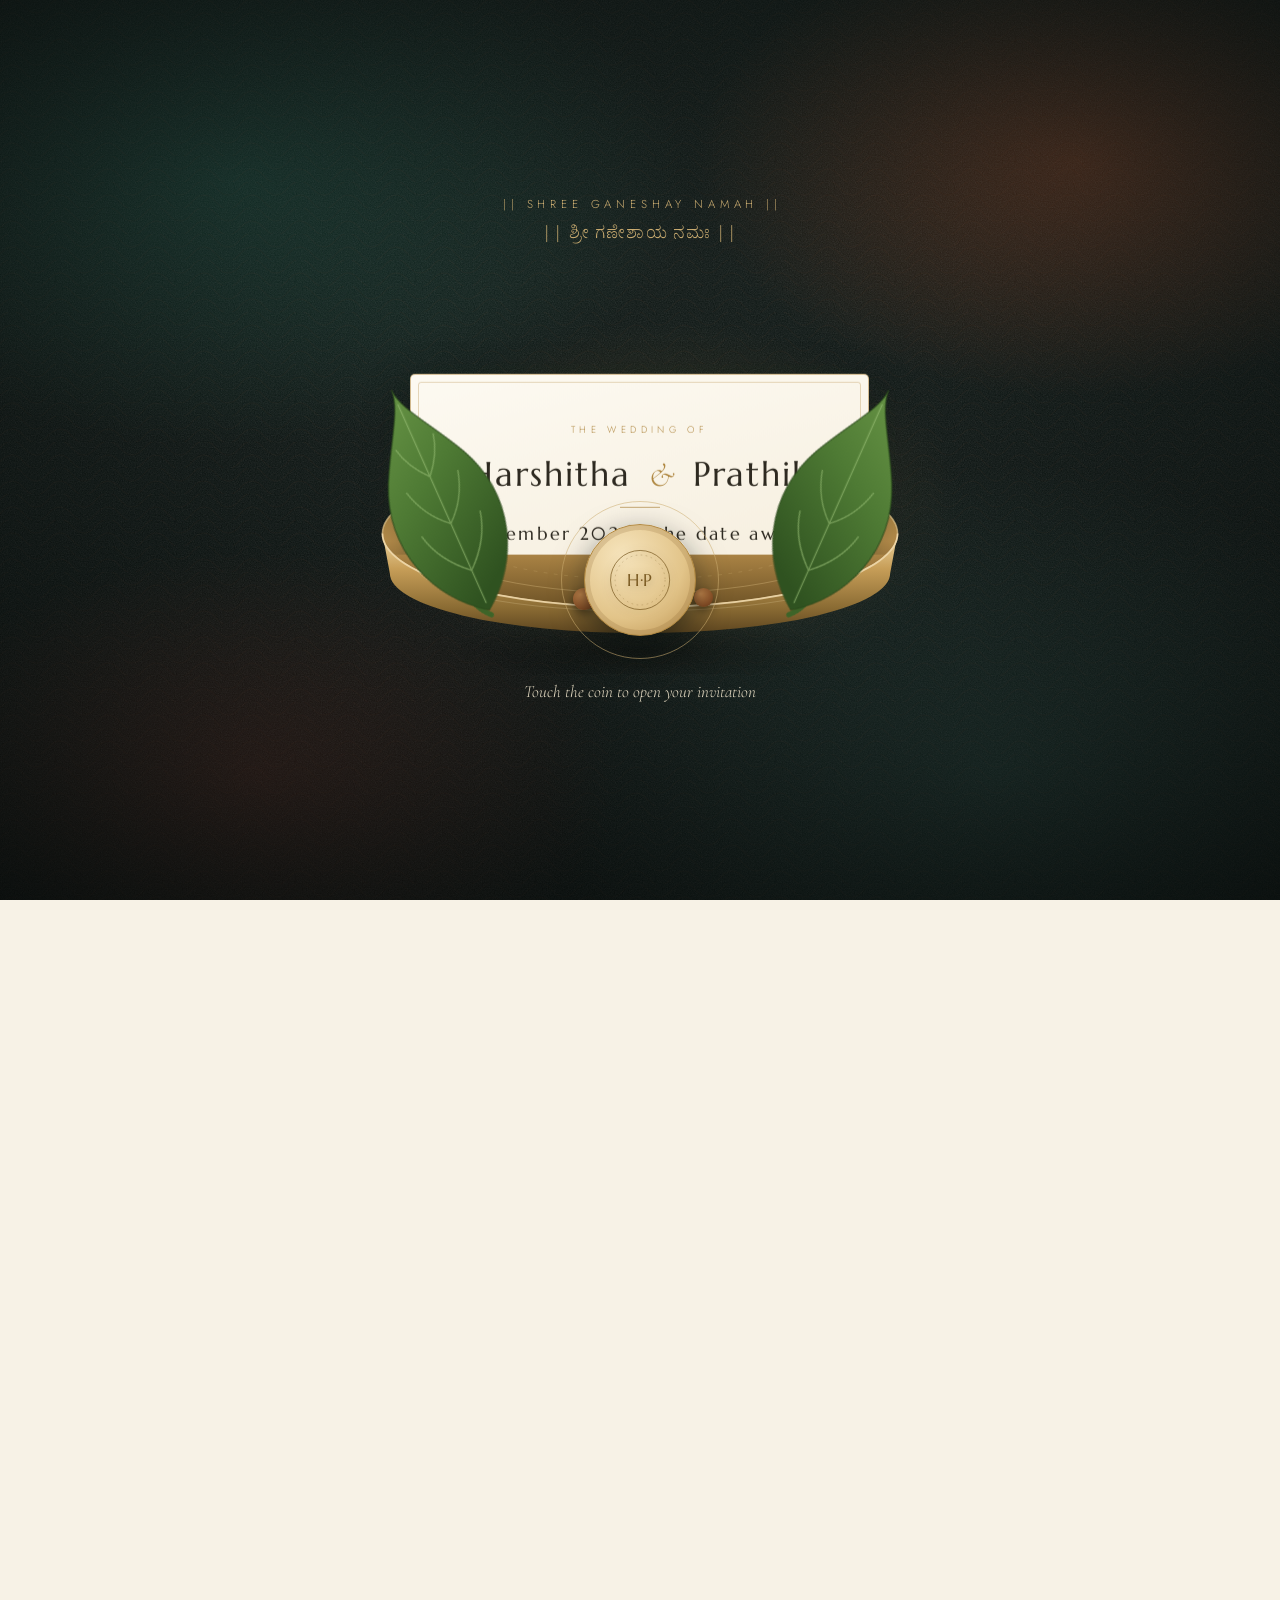
==== commit c026d19f: "Images fix on index Images fix on index" ====
--- a/index.html
+++ b/index.html
@@ -14,14 +14,14 @@
 <meta property="og:site_name" content="Harshitha &amp; Prathik" />
 <meta property="og:title" content="Harshitha &amp; Prathik — 23 December 2026, Udupi" />
 <meta property="og:description" content="Arashina · Madhrengi · Dhaare · Reception — Udupi, Karnataka. Please open your invitation." />
-<meta property="og:image" content="assets/og-image.jpg" />
+<meta property="og:image" content="og-image.jpg" />
 <meta property="og:image:width" content="1200" />
 <meta property="og:image:height" content="630" />
 <meta property="og:locale" content="en_IN" />
 <meta name="twitter:card" content="summary_large_image" />
 <meta name="twitter:title" content="Harshitha &amp; Prathik — 23 December 2026, Udupi" />
 <meta name="twitter:description" content="Four gatherings across two days. Please open your invitation." />
-<meta name="twitter:image" content="assets/og-image.jpg" />
+<meta name="twitter:image" content="og-image.jpg" />
 
 <link rel="icon" href="data:image/svg+xml,%3Csvg xmlns='http://www.w3.org/2000/svg' viewBox='0 0 64 64'%3E%3Crect width='64' height='64' rx='12' fill='%2312352F'/%3E%3Cpath d='M32 12c6 8 12 14 12 22 0 9-6 15-12 15s-12-6-12-15c0-8 6-14 12-22z' fill='none' stroke='%23CDAE72' stroke-width='2.5'/%3E%3Ccircle cx='32' cy='36' r='3' fill='%23CDAE72'/%3E%3C/svg%3E" />
 
@@ -1104,7 +1104,7 @@
     <span class="eyebrow line"><span>Together with their families</span></span>
 
     <div class="hero-arch" id="heroArch">
-      <div class="frame" data-art="hero" data-img="assets/couple.jpg" data-parallax="4" data-pos="50% 26%">
+      <div class="frame" data-art="hero" data-img="couple.jpg" data-parallax="4" data-pos="50% 26%">
         <div class="veil"></div>
       </div>
       <div class="arch-orn" aria-hidden="true">
@@ -1199,7 +1199,7 @@
 <!-- ===================== VENUE ===================== -->
 <section class="venue" id="venue">
   <div class="venue-art">
-    <div class="frame" data-art="venue" data-img="assets/venue.jpg" data-parallax="9"><div class="veil"></div></div>
+    <div class="frame" data-art="venue" data-img="venue.jpg" data-parallax="9"><div class="veil"></div></div>
   </div>
   <div class="venue-panel">
     <span class="kolam tl" aria-hidden="true"><svg><use href="#i-kolam"/></svg></span>
@@ -1244,7 +1244,7 @@
 
 <!-- ===================== CLOSING ===================== -->
 <section class="closing dark">
-  <div class="frame" data-art="closing" data-img="assets/closing.jpg" data-parallax="8"><div class="veil"></div></div>
+  <div class="frame" data-art="closing" data-img="closing.jpg" data-parallax="8"><div class="veil"></div></div>
   <blockquote class="line"><span id="closingQuote">&ldquo;Whatever the tide brings — we want to meet it beside you.&rdquo;<small id="closingBy">Harshitha &amp; Prathik</small></span></blockquote>
 </section>
 
@@ -1300,7 +1300,7 @@
   /* ---------- optional ambient music ---------- */
   // Drop a file at this path (nadaswaram, veena, or a soft instrumental)
   // and the player appears by itself. If it is missing, the control hides.
-  music: "assets/ambient.mp3",
+  music: "ambient.mp3",
 
   /* ---------- the venue of the wedding day ---------- */
   venue: {
@@ -1312,7 +1312,7 @@
   /* ---------- the celebrations ---------- */
   events: [
     { key:"arishina", kan:"ಸೂರ್ಯಕಾಂತಿಯ ಅರಶಿನ ಶಾಸ್ತ್ರ", ghost:"ಅರಶಿನ",
-      name:"Suryakanthiya Arashina Shasthra", art:"evArishina", img:"assets/event-arishina.jpg",
+      name:"Suryakanthiya Arashina Shasthra", art:"evArishina", img:"event-arishina.jpg",
       tag:"A golden morning of love, blessings and beautiful beginnings",
       desc:"With the first rays of sunshine and the golden glow of haldi, we invite you to join us for a morning filled with love, laughter and blessings.",
       date:"Monday, 21 December 2026", time:"8:00 AM onwards",
@@ -1325,7 +1325,7 @@
       start:"2026-12-21T08:00:00+05:30", end:"2026-12-21T12:00:00+05:30" },
 
     { key:"madhrengi", kan:"ಮಧರೆಂಗಿ", ghost:"ಮಧರೆಂಗಿ",
-      name:"The Madhrengi Night", art:"evMadhrengi", img:"assets/event-madhrengi.jpg",
+      name:"Madhrengi Night", art:"evMadhrengi", img:"event-madhrengi.jpg",
       tag:"Bling & Beats",
       desc:"Let the music play, the lights sparkle, and the celebrations begin. With hearts full of joy and excitement, we invite you to join us for an evening of dance, music, laughter and endless sparkle.",
       date:"Monday, 21 December 2026", time:"7:00 PM onwards",
@@ -1336,7 +1336,7 @@
       start:"2026-12-21T19:00:00+05:30", end:"2026-12-21T23:00:00+05:30" },
 
     { key:"dhare", kan:"ಧಾರೆ ಏರಿ ಕೊಡುವ ಶುಭ ಗಳಿಗೆ", ghost:"ಧಾರೆ",
-      name:"Dhaare", art:"evDhare", img:"assets/event-dhare.jpg",
+      name:"Dhaare", art:"evDhare", img:"event-dhare.jpg",
       tag:"An auspicious moment",
       desc:"As sacred water flows, two lives are blessed to flow together. A promise is made, a new journey begins, and the Karimani is tied as a sacred mark of love, commitment, and togetherness.",
       note:"A cherished moment where two hearts unite, embracing a lifetime of shared dreams, love, and blessings.",
@@ -1347,7 +1347,7 @@
       start:"2026-12-23T10:30:00+05:30", end:"2026-12-23T15:00:00+05:30" },
 
     { key:"reception", kan:"ಆರತಕ್ಷತೆ", ghost:"ಆರತಕ್ಷತೆ",
-      name:"Reception", art:"evReception", img:"assets/event-reception.jpg",
+      name:"Reception", art:"evReception", img:"event-reception.jpg",
       desc:"No need to go anywhere or change a thing — lunch flows straight into the reception, right there in the same hall. Blessings, photographs, and a plate that keeps finding its way back to full.",
       date:"Wednesday, 23 December 2026", time:"1:00 PM onwards",
       venue:"Townhall Udupi", venueSub:"Sri Aroor Lakshminarayana Rao Memorial Town Hall · Brahmagiri, Udupi",
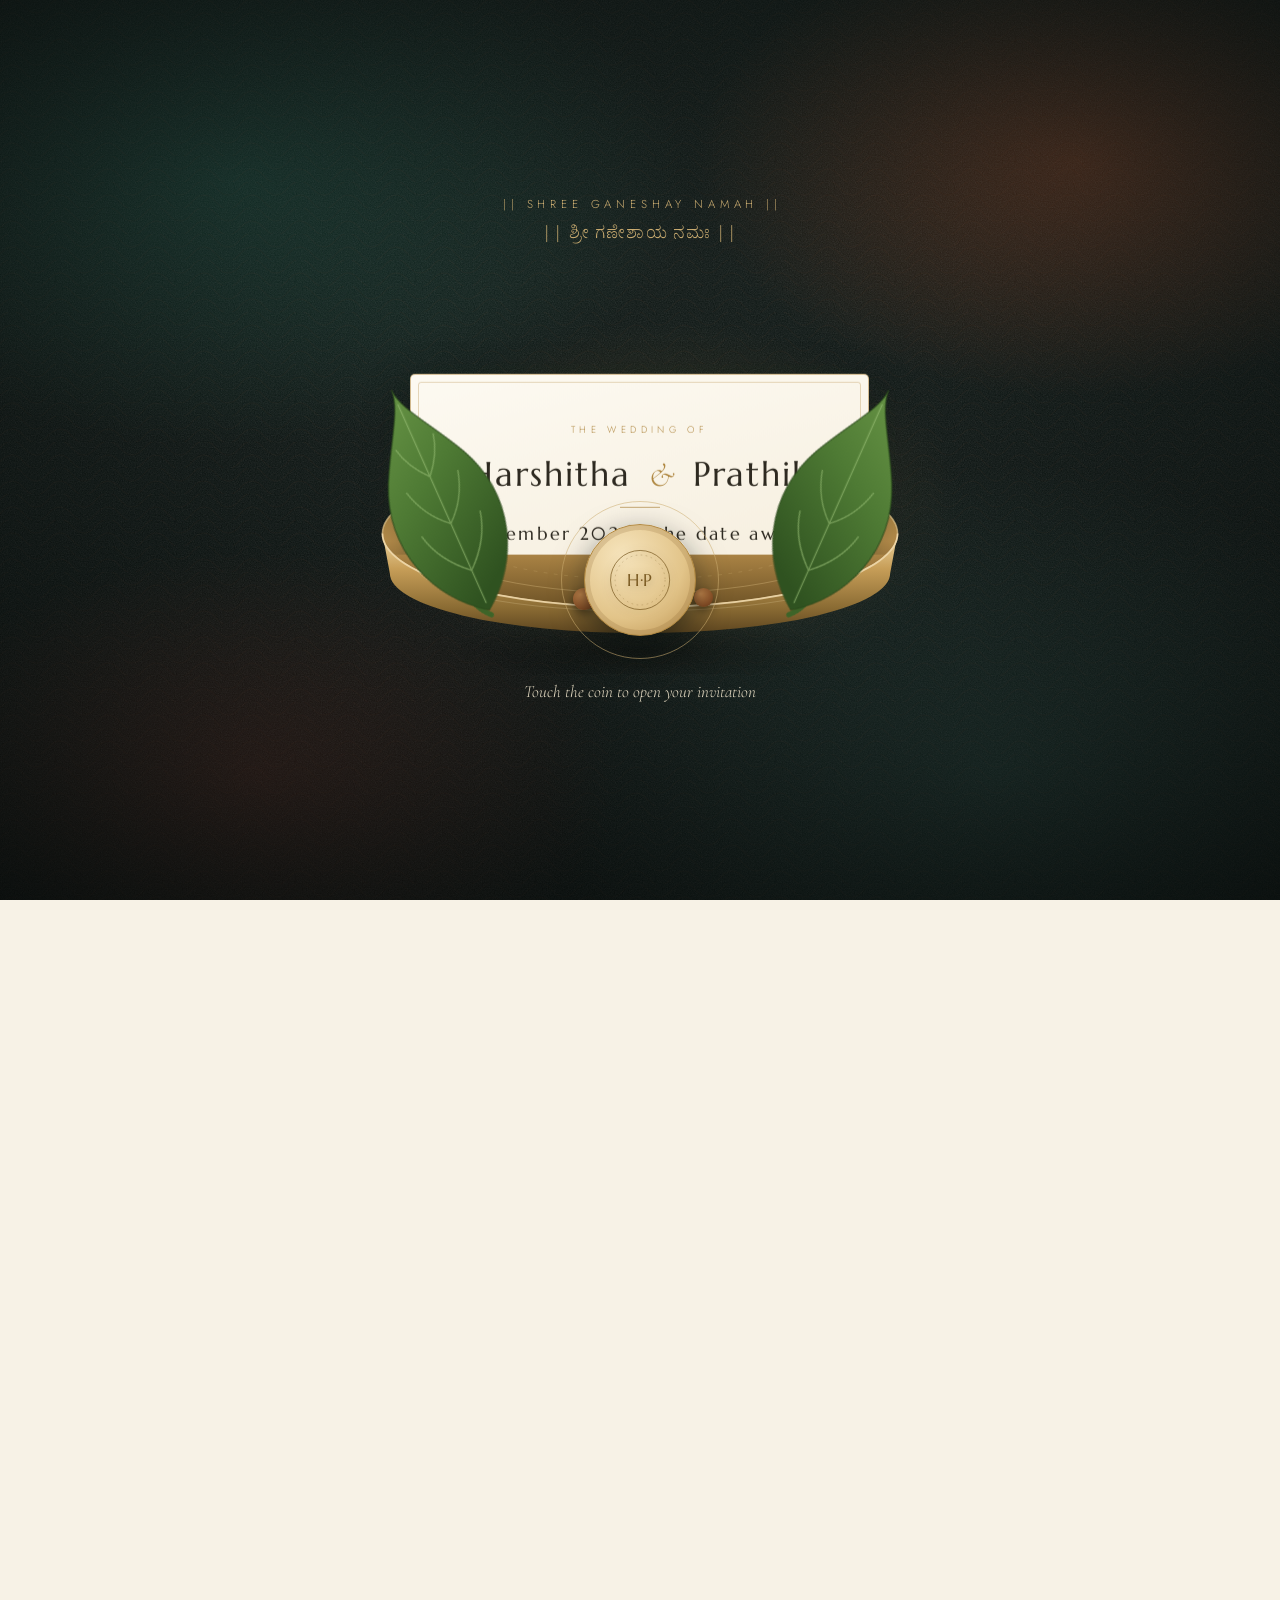
==== commit cad9f07d: "event images added and blessing only update event images added and blessing only update" ====
--- a/index.html
+++ b/index.html
@@ -128,6 +128,11 @@
 .sec-head .display{font-size:clamp(38px,5.6vw,76px)}
 .orn{display:flex;align-items:center;gap:16px}
 .orn::before,.orn::after{content:"";width:46px;height:1px;background:var(--gold);opacity:.55}
+.sec-note{
+  font-family:var(--serif-soft);font-style:italic;
+  font-size:clamp(15px,1.6vw,19px);letter-spacing:.05em;
+  color:var(--gold-soft);
+}
 
 /* kolam corner ornament, used on bordered panels */
 .kolam{position:absolute;width:34px;height:34px;opacity:.5;pointer-events:none;color:var(--gold)}
@@ -150,6 +155,29 @@
   opacity:0;transition:opacity 1.1s var(--ease);
 }
 .frame img.shown{opacity:1}
+
+/* --- cut-out figures: an illustration that stands in the scene, not over it -- */
+/* The art below keeps showing through the transparent PNG, so the panel never
+   turns into a pasted box. The scrim quiets the props directly behind it.     */
+.frame .figure{
+  position:absolute;inset:0;z-index:2;overflow:hidden;
+  display:flex;align-items:flex-end;justify-content:center;
+}
+.frame .fig-scrim{
+  position:absolute;left:50%;bottom:-6%;width:128%;height:104%;
+  transform:translateX(-50%);
+  background:radial-gradient(54% 50% at 50% 60%,var(--fig-scrim,transparent),transparent 74%);
+}
+.frame .figure img{
+  position:relative;inset:auto;width:auto;height:auto;
+  max-width:var(--fig-w,86%);max-height:var(--fig-h,84%);
+  object-fit:contain;margin-bottom:var(--fig-drop,4%);
+  filter:drop-shadow(0 22px 26px var(--fig-shadow,rgba(20,14,8,.3)));
+  opacity:0;transform:translateY(20px);
+  transition:opacity 1.2s var(--ease),transform 1.5s var(--ease);
+}
+.frame .figure img.shown{opacity:1;transform:none}
+
 .frame .veil{
   position:absolute;inset:0;background:var(--shell);
   transform:scaleY(1);transform-origin:top;z-index:3;
@@ -506,6 +534,25 @@
 .event[data-tint="madhrengi"] .ev-motif svg,.event[data-tint="reception"] .ev-motif svg{stroke:var(--gold-soft)}
 .event[data-tint="madhrengi"] .ev-act,.event[data-tint="reception"] .ev-act{color:var(--gold-soft);border-color:rgba(205,174,114,.6)}
 .event[data-tint="madhrengi"] .ev-act:hover,.event[data-tint="reception"] .ev-act:hover{background:var(--gold-soft);color:var(--night)}
+
+/* each figure gets the light of its own panel: a scrim in the panel's colour,
+   a shadow that belongs to it, and a size that suits how the figure is framed */
+.event[data-tint="arishina"] .ev-photo .frame{
+  --fig-w:80%;--fig-h:88%;--fig-drop:0%;
+  --fig-scrim:rgba(253,246,222,.82);--fig-shadow:rgba(146,104,28,.26);
+}
+.event[data-tint="madhrengi"] .ev-photo .frame{
+  --fig-w:88%;--fig-h:70%;--fig-drop:9%;
+  --fig-scrim:rgba(74,52,33,.88);--fig-shadow:rgba(0,0,0,.5);
+}
+.event[data-tint="dhare"] .ev-photo .frame{
+  --fig-w:90%;--fig-h:88%;--fig-drop:2%;
+  --fig-scrim:rgba(252,249,244,.86);--fig-shadow:rgba(122,90,56,.24);
+}
+.event[data-tint="reception"] .ev-photo .frame{
+  --fig-w:76%;--fig-h:90%;--fig-drop:2%;
+  --fig-scrim:rgba(30,80,69,.88);--fig-shadow:rgba(0,0,0,.5);
+}
 
 .ev-ghost{
   position:absolute;right:-14px;bottom:-52px;font-family:var(--kan);
@@ -1220,6 +1267,7 @@
     <span class="eyebrow line"><span>The Wishes Wall</span></span>
     <h2 class="display line"><span>Leave them a blessing</span></h2>
     <div class="orn"><span class="kan">ಆಶೀರ್ವಾದ</span></div>
+    <p class="sec-note line"><span id="giftNote">Presents in blessings only</span></p>
   </div>
   <div class="wish-inner">
     <form class="wish-form" id="wishForm">
@@ -1297,6 +1345,9 @@
   // Paste a Formspree or Google Apps Script URL here to collect real wishes.
   rsvpEndpoint: "",
 
+  // the note under the wishes heading. Set to "" to hide the line entirely.
+  giftNote: "Presents in blessings only",
+
   /* ---------- optional ambient music ---------- */
   // Drop a file at this path (nadaswaram, veena, or a soft instrumental)
   // and the player appears by itself. If it is missing, the control hides.
@@ -1310,9 +1361,12 @@
   },
 
   /* ---------- the celebrations ---------- */
+  // fig: a cut-out illustration that stands inside the panel art. Give the bare
+  //      name — the page serves the .webp and keeps the .png for old browsers.
+  // img: a real photograph instead, filling the whole panel. Use one or the other.
   events: [
     { key:"arishina", kan:"ಸೂರ್ಯಕಾಂತಿಯ ಅರಶಿನ ಶಾಸ್ತ್ರ", ghost:"ಅರಶಿನ",
-      name:"Suryakanthiya Arashina Shasthra", art:"evArishina", img:"event-arishina.jpg",
+      name:"Suryakanthiya Arashina Shasthra", art:"evArishina", fig:"event-arishina",
       tag:"A golden morning of love, blessings and beautiful beginnings",
       desc:"With the first rays of sunshine and the golden glow of haldi, we invite you to join us for a morning filled with love, laughter and blessings.",
       date:"Monday, 21 December 2026", time:"8:00 AM onwards",
@@ -1325,7 +1379,7 @@
       start:"2026-12-21T08:00:00+05:30", end:"2026-12-21T12:00:00+05:30" },
 
     { key:"madhrengi", kan:"ಮಧರೆಂಗಿ", ghost:"ಮಧರೆಂಗಿ",
-      name:"Madhrengi Night", art:"evMadhrengi", img:"event-madhrengi.jpg",
+      name:"Madhrengi Night", art:"evMadhrengi", fig:"event-madhrengi",
       tag:"Bling & Beats",
       desc:"Let the music play, the lights sparkle, and the celebrations begin. With hearts full of joy and excitement, we invite you to join us for an evening of dance, music, laughter and endless sparkle.",
       date:"Monday, 21 December 2026", time:"7:00 PM onwards",
@@ -1336,7 +1390,7 @@
       start:"2026-12-21T19:00:00+05:30", end:"2026-12-21T23:00:00+05:30" },
 
     { key:"dhare", kan:"ಧಾರೆ ಏರಿ ಕೊಡುವ ಶುಭ ಗಳಿಗೆ", ghost:"ಧಾರೆ",
-      name:"Dhaare", art:"evDhare", img:"event-dhare.jpg",
+      name:"Dhaare", art:"evDhare", fig:"event-dhare",
       tag:"An auspicious moment",
       desc:"As sacred water flows, two lives are blessed to flow together. A promise is made, a new journey begins, and the Karimani is tied as a sacred mark of love, commitment, and togetherness.",
       note:"A cherished moment where two hearts unite, embracing a lifetime of shared dreams, love, and blessings.",
@@ -1347,7 +1401,7 @@
       start:"2026-12-23T10:30:00+05:30", end:"2026-12-23T15:00:00+05:30" },
 
     { key:"reception", kan:"ಆರತಕ್ಷತೆ", ghost:"ಆರತಕ್ಷತೆ",
-      name:"Reception", art:"evReception", img:"event-reception.jpg",
+      name:"Reception", art:"evReception", fig:"event-reception",
       desc:"No need to go anywhere or change a thing — lunch flows straight into the reception, right there in the same hall. Blessings, photographs, and a plate that keeps finding its way back to full.",
       date:"Wednesday, 23 December 2026", time:"1:00 PM onwards",
       venue:"Townhall Udupi", venueSub:"Sri Aroor Lakshminarayana Rao Memorial Town Hall · Brahmagiri, Udupi",
@@ -1828,6 +1882,28 @@
 /* ==========================================================================
    FRAMES — draw the art, then fade a photo over it if one exists
    ========================================================================== */
+/* A cut-out figure is served as .webp and falls back to .png, so a browser too
+   old for webp still gets the illustration rather than the bare art.
+   It is decorative: the panel beside it already names the celebration and the
+   dress, so an alt here would only make a screen reader say it all twice. */
+const FIG_TYPES = [".webp", ".png"];
+
+function loadFigure(name, wrap) {
+  (function attempt(i) {
+    if (i >= FIG_TYPES.length) return;   // none of them loaded: the art stays
+    const src = name + FIG_TYPES[i], probe = new Image();
+    probe.onload = function () {
+      const im = document.createElement("img");
+      im.alt = ""; im.setAttribute("aria-hidden", "true");
+      im.decoding = "async"; im.loading = "lazy"; im.src = src;
+      wrap.appendChild(im);
+      requestAnimationFrame(function () { im.classList.add("shown"); });
+    };
+    probe.onerror = function () { attempt(i + 1); };
+    probe.src = src;
+  })(0);
+}
+
 function hydrateFrame(frame) {
   const fx = document.createElement("div"); fx.className = "fx";
   const inner = document.createElement("div"); inner.className = "px";
@@ -1852,6 +1928,15 @@
     };
     probe.onerror = function () { /* no photo yet — the art stays, which is the point */ };
     probe.src = src;
+  }
+
+  const fig = frame.dataset.fig;
+  if (fig) {
+    const wrap = document.createElement("div"); wrap.className = "figure";
+    const scrim = document.createElement("span"); scrim.className = "fig-scrim";
+    wrap.appendChild(scrim);
+    frame.appendChild(wrap);
+    loadFigure(fig, wrap);
   }
   if (frame.dataset.parallax) Motion.parallax(frame);
   return fx;
@@ -1900,6 +1985,8 @@
   $("#venueName").textContent = c.venue.name;
   $("#venueAddr").textContent = c.venue.addr;
   $("#venueBtn").href = mapsUrl(c.venue.maps);
+  if (c.giftNote) $("#giftNote").textContent = c.giftNote;
+  else $("#giftNote").closest(".sec-note").remove();
   $("#closingQuote").innerHTML = "&ldquo;" + esc(c.closingQuote) + "&rdquo;<small>" + esc(leadName()) + " &amp; " + esc(secondName()) + "</small>";
   $("#footMono").innerHTML = monogramSvg(112, "#CDAE72");
   $("#footNames").innerHTML = names;
@@ -1914,7 +2001,10 @@
   const n = CONFIG.events.length;
   $("#eventList").innerHTML = CONFIG.events.map(function (ev, i) {
     return '<article class="event" data-tint="' + esc(ev.key) + '">' +
-      '<div class="ev-photo"><div class="frame" data-art="' + esc(ev.art) + '" data-img="' + esc(ev.img) + '" data-parallax="8" data-alt="' + esc(ev.name) + '"><div class="veil"></div></div></div>' +
+      '<div class="ev-photo"><div class="frame" data-art="' + esc(ev.art) + '"' +
+        (ev.img ? ' data-img="' + esc(ev.img) + '"' : '') +
+        (ev.fig ? ' data-fig="' + esc(ev.fig) + '"' : '') +
+        ' data-parallax="8" data-alt="' + esc(ev.name) + '"><div class="veil"></div></div></div>' +
       '<div class="ev-body">' +
         '<span class="ev-ghost" aria-hidden="true">' + esc(ev.ghost) + '</span>' +
         '<div class="ev-motif" aria-hidden="true">' + ART.motif(ev.key) + '</div>' +
